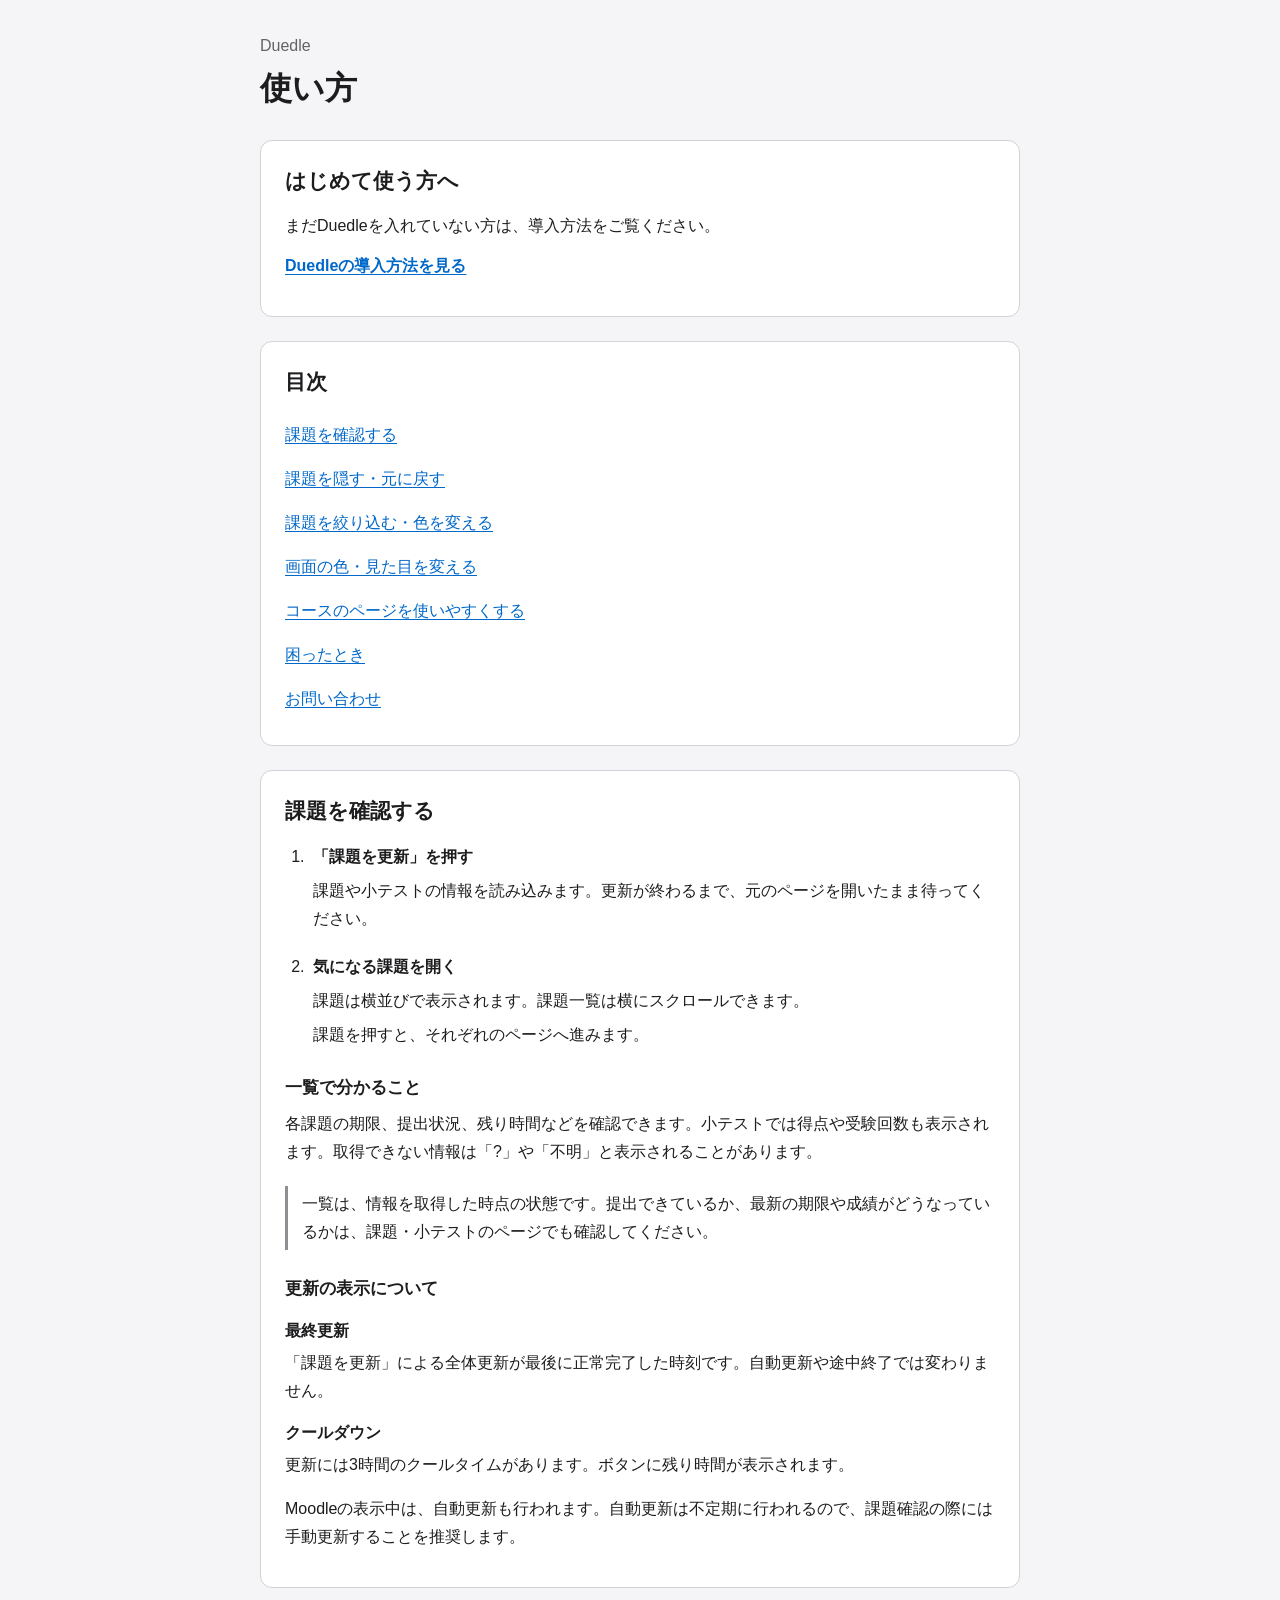
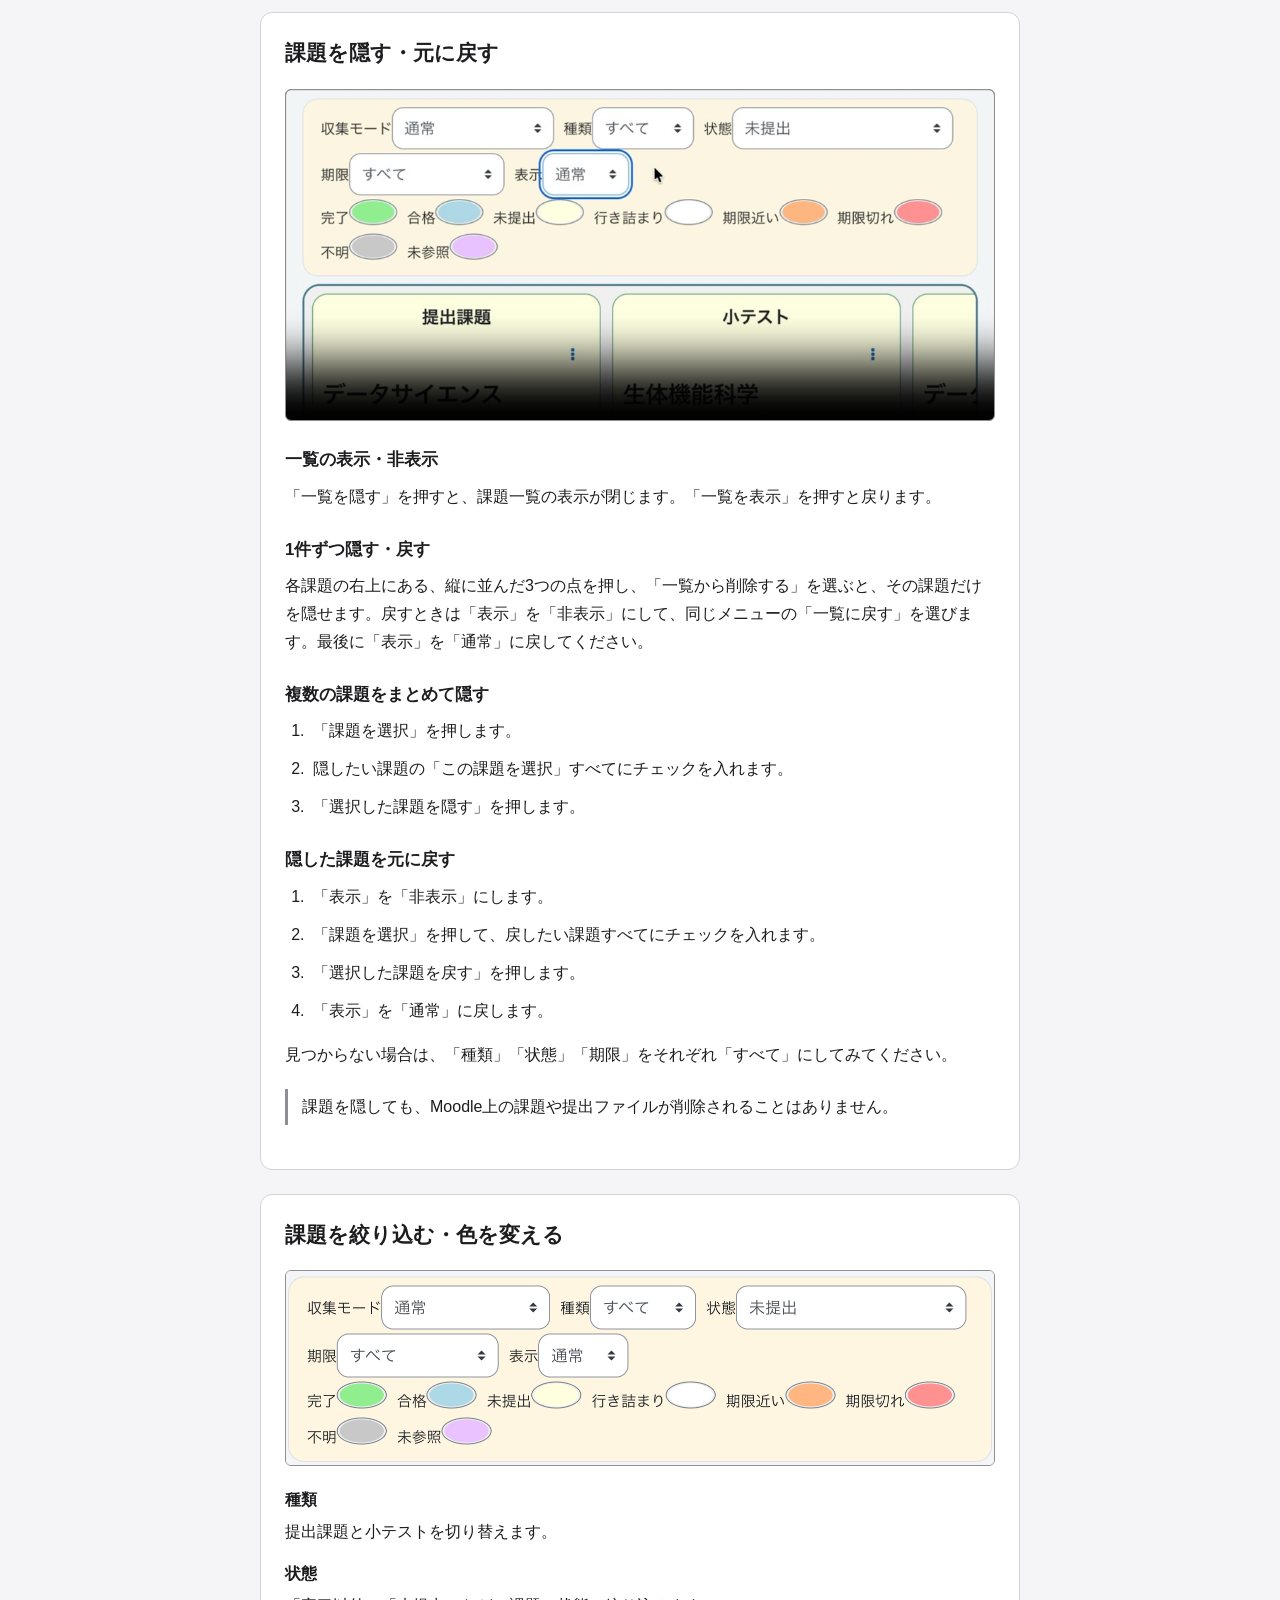
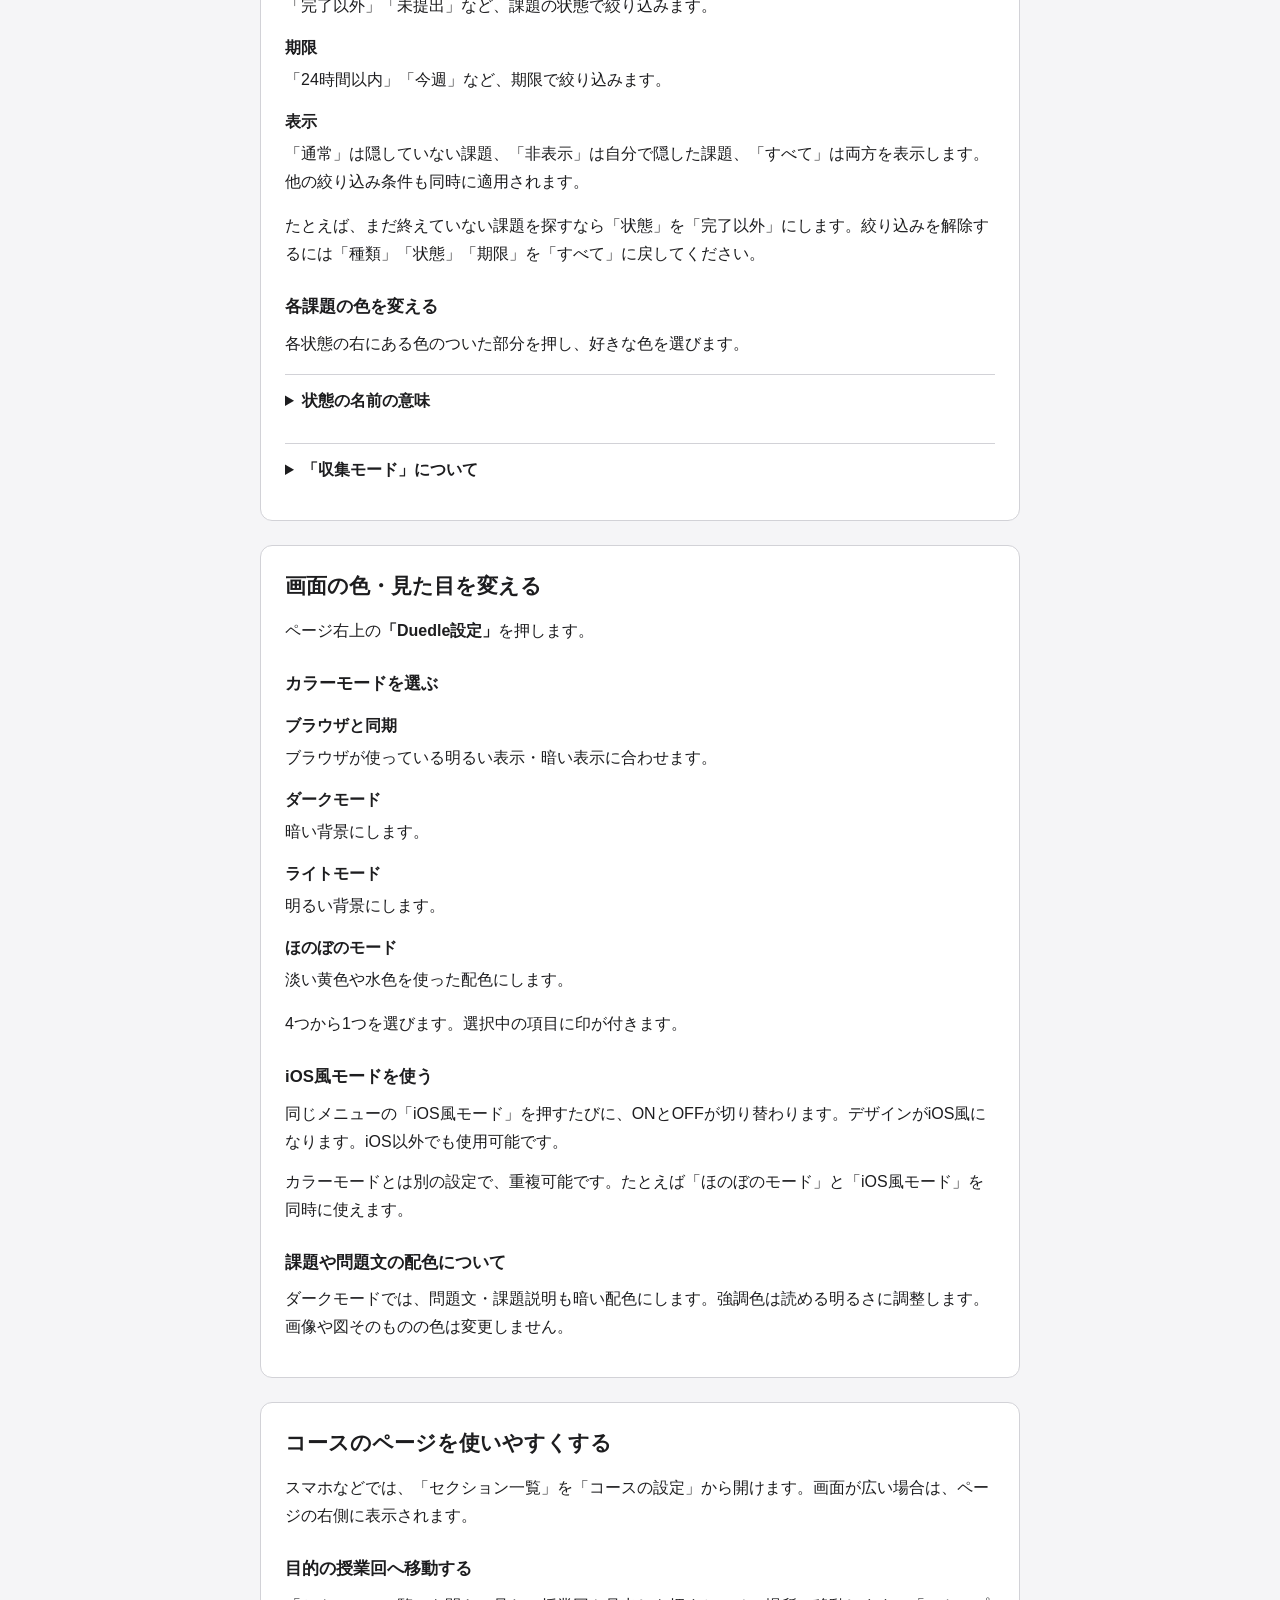
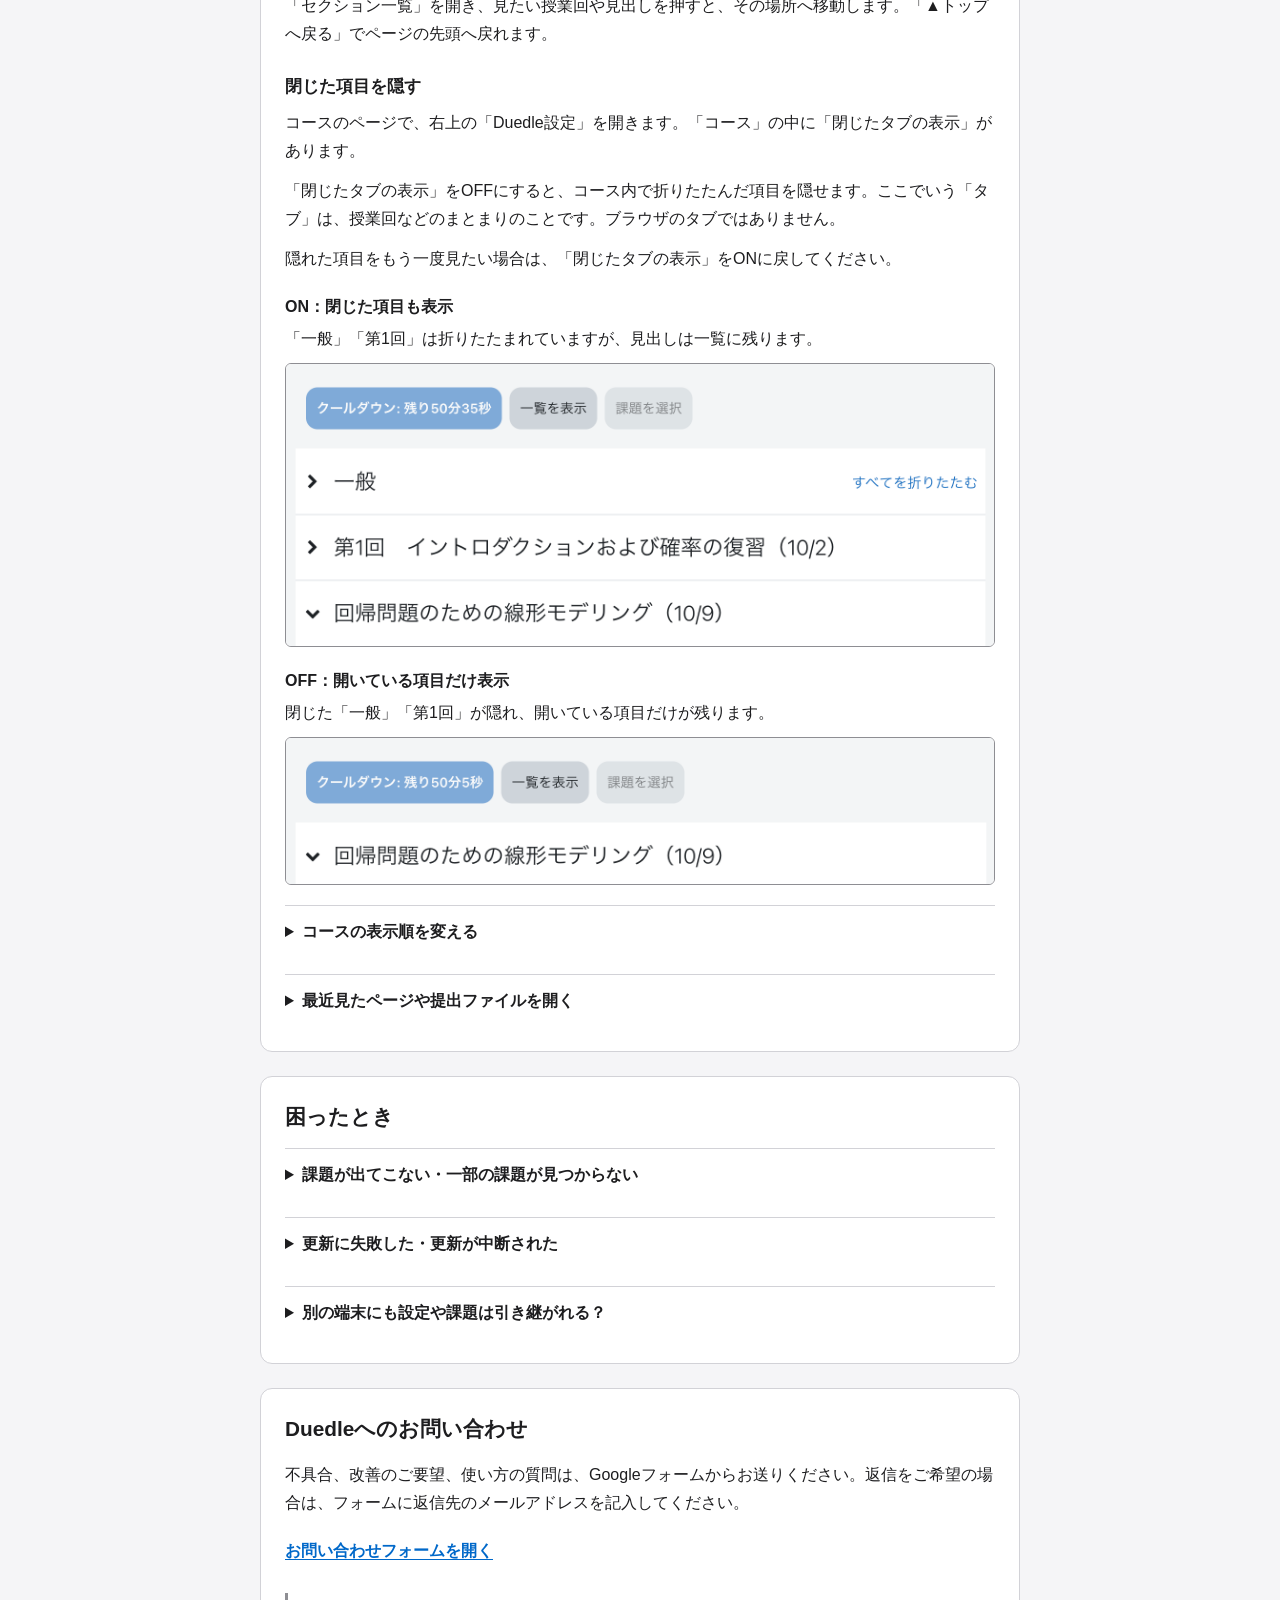
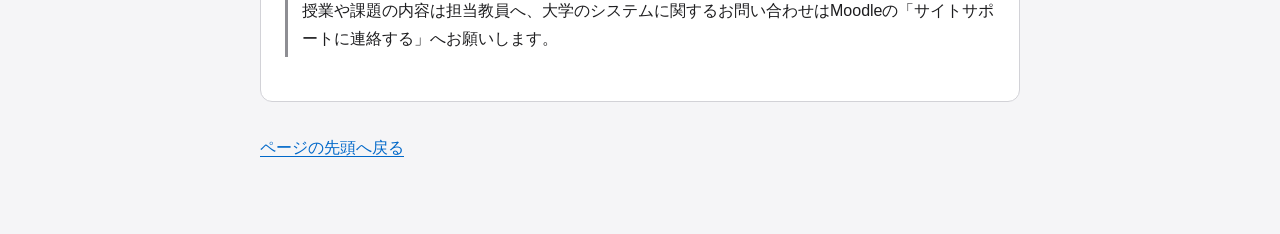
==== src/common/help.html @ 34559bb3 "last_update" ====
<!doctype html>
<html lang="ja">
<head>
  <meta charset="utf-8">
  <meta name="viewport" content="width=device-width, initial-scale=1">
  <meta name="color-scheme" content="light dark">
  <title>Duedleの使い方</title>
  <link rel="stylesheet" href="help.css">
  <script src="support-config.js" defer></script>
  <script src="help.js" defer></script>
</head>
<body>
  <main id="top">
    <header>
      <p class="brand">Duedle</p>
      <h1>使い方</h1>
    </header>
    <section id="getting-started" aria-labelledby="getting-started-title">
      <h2 id="getting-started-title">はじめて使う方へ</h2>
      <p>まだDuedleを入れていない方は、導入方法をご覧ください。</p>
      <p><strong><a href="install.html">Duedleの導入方法を見る</a></strong></p>
    </section>
    <nav aria-label="このページの目次">
      <h2>目次</h2>
      <ul>
        <li><a href="#tasks">課題を確認する</a></li>
        <li><a href="#visibility">課題を隠す・元に戻す</a></li>
        <li><a href="#settings">課題を絞り込む・色を変える</a></li>
        <li><a href="#appearance">画面の色・見た目を変える</a></li>
        <li><a href="#courses">コースのページを使いやすくする</a></li>
        <li><a href="#trouble">困ったとき</a></li>
        <li><a href="#contact">お問い合わせ</a></li>
      </ul>
    </nav>

    <section id="tasks" aria-labelledby="tasks-title">
      <h2 id="tasks-title">課題を確認する</h2>
      <ol class="steps">
        <li><strong>「課題を更新」を押す</strong><p>課題や小テストの情報を読み込みます。更新が終わるまで、元のページを開いたまま待ってください。</p></li>
        <li><strong>気になる課題を開く</strong><p>課題は横並びで表示されます。課題一覧は横にスクロールできます。</p><p>課題を押すと、それぞれのページへ進みます。</p></li>
      </ol>
      <h3>一覧で分かること</h3>
      <p>各課題の期限、提出状況、残り時間などを確認できます。小テストでは得点や受験回数も表示されます。取得できない情報は「?」や「不明」と表示されることがあります。</p>
      <p class="note">一覧は、情報を取得した時点の状態です。提出できているか、最新の期限や成績がどうなっているかは、課題・小テストのページでも確認してください。</p>
      <h3>更新の表示について</h3>
      <dl>
        <dt>最終更新</dt><dd>「課題を更新」による全体更新が最後に正常完了した時刻です。自動更新や途中終了では変わりません。</dd>
        <dt>クールダウン</dt><dd>更新には3時間のクールタイムがあります。ボタンに残り時間が表示されます。</dd>
      </dl>
      <p>Moodleの表示中は、自動更新も行われます。自動更新は不定期に行われるので、課題確認の際には手動更新することを推奨します。</p>
    </section>
    
    <section id="visibility" aria-labelledby="visibility-title">
      <h2 id="visibility-title">課題を隠す・元に戻す</h2>
      <figure class="guide-example">
        <video controls playsinline preload="none" poster="help-task-visibility-poster.jpg" width="1280" height="600" aria-describedby="task-video-caption">
          <source src="help-task-visibility.mp4" type="video/mp4">
          <track kind="captions" src="help-task-visibility-ja.vtt" srclang="ja" label="日本語の操作説明" default>
          <p>動画を再生できない場合は、<a href="help-task-visibility.mp4">操作動画を開いてください</a>。</p>
        </video>
      </figure>
      <h3>一覧の表示・非表示</h3>
      <p>「一覧を隠す」を押すと、課題一覧の表示が閉じます。「一覧を表示」を押すと戻ります。</p>
      <h3>1件ずつ隠す・戻す</h3>
      <p>各課題の右上にある、縦に並んだ3つの点を押し、「一覧から削除する」を選ぶと、その課題だけを隠せます。戻すときは「表示」を「非表示」にして、同じメニューの「一覧に戻す」を選びます。最後に「表示」を「通常」に戻してください。</p>
      <h3>複数の課題をまとめて隠す</h3>
      <ol>
        <li>「課題を選択」を押します。</li>
        <li>隠したい課題の「この課題を選択」すべてにチェックを入れます。</li>
        <li>「選択した課題を隠す」を押します。</li>
      </ol>
      <h3>隠した課題を元に戻す</h3>
      <ol>
        <li>「表示」を「非表示」にします。</li>
        <li>「課題を選択」を押して、戻したい課題すべてにチェックを入れます。</li>
        <li>「選択した課題を戻す」を押します。</li>
        <li>「表示」を「通常」に戻します。</li>
      </ol>
      <p>見つからない場合は、「種類」「状態」「期限」をそれぞれ「すべて」にしてみてください。</p>
      <p class="note">課題を隠しても、Moodle上の課題や提出ファイルが削除されることはありません。</p>
    </section>

    <section id="settings" aria-labelledby="settings-title">
      <h2 id="settings-title">課題を絞り込む・色を変える</h2>
      <figure class="guide-example">
        <a href="help-task-settings-desktop.png" target="_blank" rel="noopener noreferrer" aria-label="パソコンの課題設定画面を拡大する">
          <img src="help-task-settings-desktop.png" width="1444" height="562" loading="lazy" alt="パソコンの課題設定画面。種類・状態・期限・表示の選択欄と、完了・未提出などの色の設定が並んでいる。">
        </a>
      </figure>
      <dl>
        <dt>種類</dt><dd>提出課題と小テストを切り替えます。</dd>
        <dt>状態</dt><dd>「完了以外」「未提出」など、課題の状態で絞り込みます。</dd>
        <dt>期限</dt><dd>「24時間以内」「今週」など、期限で絞り込みます。</dd>
        <dt>表示</dt><dd>「通常」は隠していない課題、「非表示」は自分で隠した課題、「すべて」は両方を表示します。他の絞り込み条件も同時に適用されます。</dd>
      </dl>
      <p>たとえば、まだ終えていない課題を探すなら「状態」を「完了以外」にします。絞り込みを解除するには「種類」「状態」「期限」を「すべて」に戻してください。</p>
      <h3>各課題の色を変える</h3>
      <p>各状態の右にある色のついた部分を押し、好きな色を選びます。</p>
      <details>
        <summary>状態の名前の意味</summary>
        <dl>
          <dt>完了</dt><dd>提出済み、または小テストで満点を取っている状態です。</dd>
          <dt>合格</dt><dd>小テストで必要な点数に達しているものの、満点ではない状態です。</dd>
          <dt>未提出</dt><dd>課題を提出していない、または小テストに回答していない状態です。</dd>
          <dt>行き詰まり</dt><dd>小テストで受験回数の上限に達し、合格点に届いていない状態です。</dd>
          <dt>期限近い</dt><dd>期限が3日以内で、まだ提出していない課題です。</dd>
          <dt>期限切れ</dt><dd>期限を過ぎた状態です。</dd>
          <dt>不明</dt><dd>小テストの点数が非公開などの理由で、結果を判定できない状態です。</dd>
          <dt>未参照</dt><dd>まだ確認していない課題です。</dd>
        </dl>
      </details>
      <details>
        <summary>「収集モード」について</summary>
        <p>「通常」のまま使用してください。「CSE用（別タブ）」は、別タブを使って情報を取得する必要がある場合のモードです。更新中に一時的なタブが開くことがあります。</p>
      </details>
    </section>

    <section id="appearance" aria-labelledby="appearance-title">
      <h2 id="appearance-title">画面の色・見た目を変える</h2>
      <p>ページ右上の<strong>「Duedle設定」</strong>を押します。</p>
      <h3>カラーモードを選ぶ</h3>
      <dl>
        <dt>ブラウザと同期</dt><dd>ブラウザが使っている明るい表示・暗い表示に合わせます。</dd>
        <dt>ダークモード</dt><dd>暗い背景にします。</dd>
        <dt>ライトモード</dt><dd>明るい背景にします。</dd>
        <dt>ほのぼのモード</dt><dd>淡い黄色や水色を使った配色にします。</dd>
      </dl>
      <p>4つから1つを選びます。選択中の項目に印が付きます。</p>
      <h3>iOS風モードを使う</h3>
      <p>同じメニューの「iOS風モード」を押すたびに、ONとOFFが切り替わります。デザインがiOS風になります。iOS以外でも使用可能です。</p>
      <p>カラーモードとは別の設定で、重複可能です。たとえば「ほのぼのモード」と「iOS風モード」を同時に使えます。</p>
      <h3>課題や問題文の配色について</h3>
      <p>ダークモードでは、問題文・課題説明も暗い配色にします。強調色は読める明るさに調整します。画像や図そのものの色は変更しません。</p>
    </section>

    <section id="courses" aria-labelledby="courses-title">
      <h2 id="courses-title">コースのページを使いやすくする</h2>
      <p>スマホなどでは、「セクション一覧」を「コースの設定」から開けます。画面が広い場合は、ページの右側に表示されます。</p>
      <h3>目的の授業回へ移動する</h3>
      <p>「セクション一覧」を開き、見たい授業回や見出しを押すと、その場所へ移動します。「▲トップへ戻る」でページの先頭へ戻れます。</p>
      <h3>閉じた項目を隠す</h3>
      <p>コースのページで、右上の「Duedle設定」を開きます。「コース」の中に「閉じたタブの表示」があります。</p>
      <p>「閉じたタブの表示」をOFFにすると、コース内で折りたたんだ項目を隠せます。ここでいう「タブ」は、授業回などのまとまりのことです。ブラウザのタブではありません。</p>
      <p>隠れた項目をもう一度見たい場合は、「閉じたタブの表示」をONに戻してください。</p>
      <figure class="guide-example">
        <figcaption><strong>ON：閉じた項目も表示</strong><p>「一般」「第1回」は折りたたまれていますが、見出しは一覧に残ります。</p></figcaption>
        <a href="help-course-sections-on.png" target="_blank" rel="noopener noreferrer" aria-label="ON：閉じた項目も表示の画像を拡大する">
          <img src="help-course-sections-on.png" width="1486" height="592" loading="lazy" alt="閉じた項目の「一般」「第1回」と、開いている「回帰問題のための線形モデリング」が並ぶ画面。">
        </a>
      </figure>
      <figure class="guide-example">
        <figcaption><strong>OFF：開いている項目だけ表示</strong><p>閉じた「一般」「第1回」が隠れ、開いている項目だけが残ります。</p></figcaption>
        <a href="help-course-sections-off.png" target="_blank" rel="noopener noreferrer" aria-label="OFF：開いている項目だけ表示の画像を拡大する">
          <img src="help-course-sections-off.png" width="1484" height="306" loading="lazy" alt="折りたたまれた項目が隠れ、開いている「回帰問題のための線形モデリング」だけが表示された画面。">
        </a>
      </figure>
      <details>
        <summary>コースの表示順を変える</summary>
        <ol>
          <li>右上の「Duedle設定」→「コースの並び替え」を押すと、「コース概要の表示順設定」が開きます。</li>
          <li>各コースの左側にある移動用のつまみを動かします。スマホでは長押ししてから上下へ、パソコンではドラッグして移動します。</li>
          <li>ページの保存操作で変更を確定します。</li>
          <li>ダッシュボードの「コース概要」で、並び順に「設定した表示順」を選びます。</li>
        </ol>
        <p>キーボードでも操作できます。移動用のつまみにフォーカスを合わせ、SpaceまたはEnterで選択し、上下矢印で移動して、再びSpaceまたはEnterで確定します。Escで取り消せます。</p>
      </details>
      <details>
        <summary>最近見たページや提出ファイルを開く</summary>
        <p>「最近開いたページ」から、記録されているページへ戻れます。</p>
        <p>提出ファイルのリンクを押すと、対応ファイルはダウンロードせずにブラウザ上で確認できます。</p>
      </details>
    </section>

    <section id="trouble" aria-labelledby="trouble-title">
      <h2 id="trouble-title">困ったとき</h2>
      <details>
        <summary>課題が出てこない・一部の課題が見つからない</summary>
        <ol>
          <li>「一覧を表示」があれば押します。</li>
          <li>「課題の設定」で「種類」「状態」「期限」「表示」をすべて「すべて」にします。</li>
          <li>「最終更新」を確認します。まだ取得していない、または情報が古い場合は、更新できる時間になってから「課題を更新」を押します。</li>
        </ol>
        <p>それでも見つからない場合は、Moodleのコースページで課題が公開されているか確認してください。</p>
      </details>
      <details>
        <summary>更新に失敗した・更新が中断された</summary>
        <p>通信状態を確認し、画面の案内に従ってもう一度更新してください。更新中はページを閉じたり、再読み込みしたりせずに待ちます。</p>
        <p>途中まで取得できた情報や、それまで保存されていた課題は残ります。</p>
      </details>
      <details>
        <summary>別の端末にも設定や課題は引き継がれる？</summary>
        <p>Duedleには、端末やブラウザをまたいで課題・設定をまとめて引き継ぐ機能はありません。別の端末では、その端末で拡張機能を有効にし、課題情報を取得してください。</p>
      </details>
    </section>

    <section id="contact" aria-labelledby="contact-title">
      <h2 id="contact-title">Duedleへのお問い合わせ</h2>
      <p>不具合、改善のご要望、使い方の質問は、Googleフォームからお送りください。返信をご希望の場合は、フォームに返信先のメールアドレスを記入してください。</p>
      <p id="contact-pending">お問い合わせフォームは準備中です。</p>
      <a id="contact-link" hidden target="_blank" rel="noopener noreferrer">お問い合わせフォームを開く</a>
      <p class="note">授業や課題の内容は担当教員へ、大学のシステムに関するお問い合わせはMoodleの「サイトサポートに連絡する」へお願いします。</p>
    </section>
    <footer><a href="#top">ページの先頭へ戻る</a></footer>
  </main>
</body>
</html>
---- src/common/help.css ----
:root { color-scheme: light dark; }
* { box-sizing: border-box; }
html { scroll-padding-top: 20px; }
body { margin: 0; background: #f5f5f7; color: #1d1d1f; font: 16px/1.75 -apple-system, BlinkMacSystemFont, "Helvetica Neue", sans-serif; }
main { max-width: 800px; margin: auto; padding: 32px 20px 64px; overflow-wrap: anywhere; }
.brand, .muted { color: #636366; }
.brand { margin: 0; }
h1 { font-size: 2rem; margin: 0 0 12px; }
h2 { font-size: 1.3rem; margin: 0 0 16px; line-height: 1.5; }
h3 { font-size: 1.05rem; margin: 24px 0 8px; }
p { margin: 0 0 12px; }
nav, section { background: #fff; border: 1px solid #d2d2d7; border-radius: 12px; padding: 24px; margin-top: 24px; }
ul, ol { margin: 0 0 16px; padding-left: 24px; }
li { padding-left: 4px; }
ol > li + li { margin-top: 10px; }
.steps > li + li { margin-top: 20px; }
.steps p { margin: 6px 0 0; }
nav ul { list-style: none; padding: 0; margin: 0; }
nav li { padding: 0; }
a { color: #0068c9; text-underline-offset: 3px; }
nav a, #contact-link, footer > a { display: inline-flex; align-items: center; min-height: 44px; }
dt { font-weight: 600; margin-top: 14px; }
dd { margin: 4px 0 0; }
dl { margin: 0 0 16px; }
.note { border-left: 3px solid #8e8e93; padding: 4px 0 4px 14px; margin: 20px 0; }
details { border-top: 1px solid #d2d2d7; margin-top: 16px; }
summary { padding: 12px 0; min-height: 44px; cursor: pointer; font-weight: 600; }
details > :last-child { margin-bottom: 16px; }
footer { margin-top: 24px; }
#contact-link { font-weight: 600; }
[hidden] { display: none !important; }
a:focus-visible, summary:focus-visible { outline: 2px solid currentColor; outline-offset: 3px; }
@media (max-width: 420px) {
  main { padding: 24px 12px 40px; }
  nav, section { padding: 20px 16px; }
}
@media (prefers-color-scheme: dark) {
  body { background: #1c1c1e; color: #f5f5f7; }
  nav, section { background: #2c2c2e; border-color: #636366; }
  details { border-color: #636366; }
  .brand, .muted { color: #aeaeb2; }
  a { color: #70b7ff; }
}
@media (forced-colors: active) {
  body, nav, section { background: Canvas; color: CanvasText; }
  nav, section, details, .note { border-color: CanvasText; }
  a { color: LinkText; }
}

.guide-example { margin: 20px 0; }
.guide-example figcaption p { margin: 4px 0 10px; }
.guide-example > a { display: block; }
.guide-example img { display: block; width: 100%; height: auto; border: 1px solid #8e8e93; border-radius: 6px; }

.guide-example video { display: block; width: 100%; height: auto; border: 1px solid #8e8e93; border-radius: 6px; background: #000; }

.guide-phone-example { max-width: 420px; margin-inline: auto; }
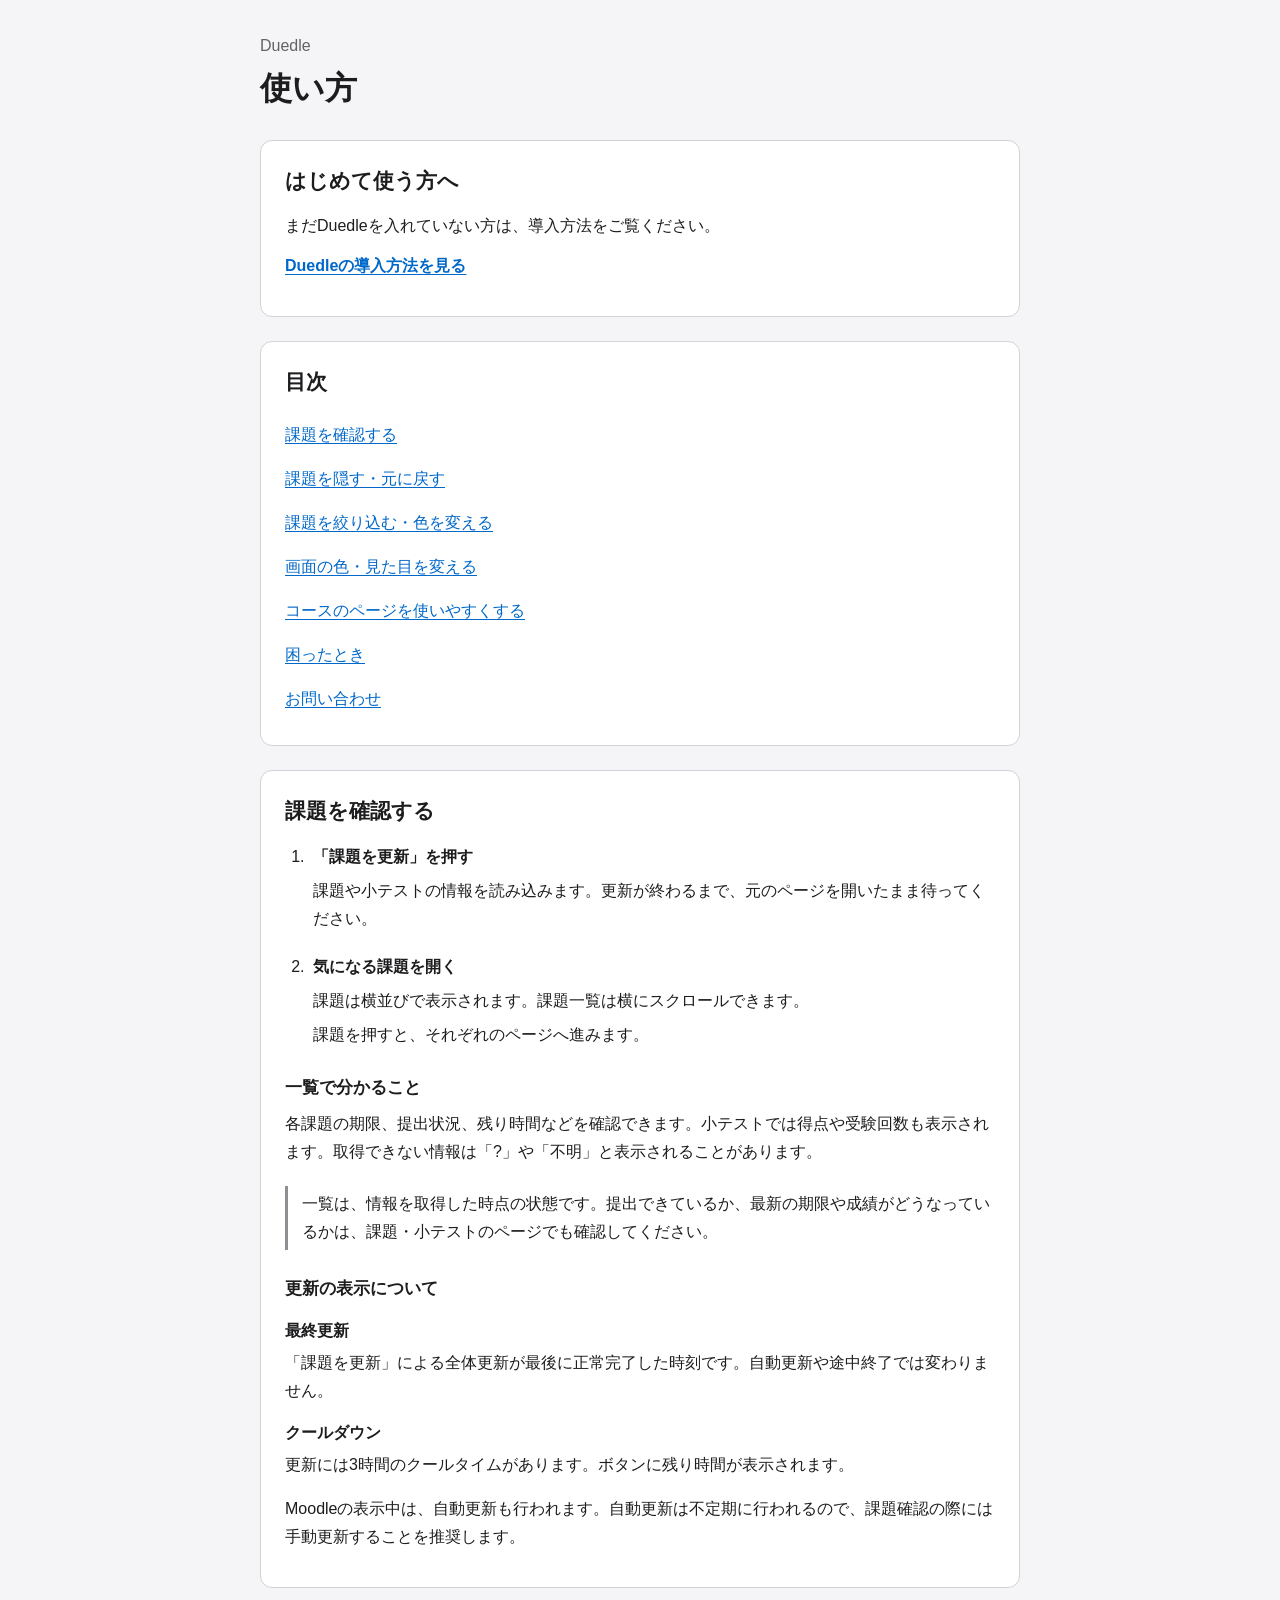
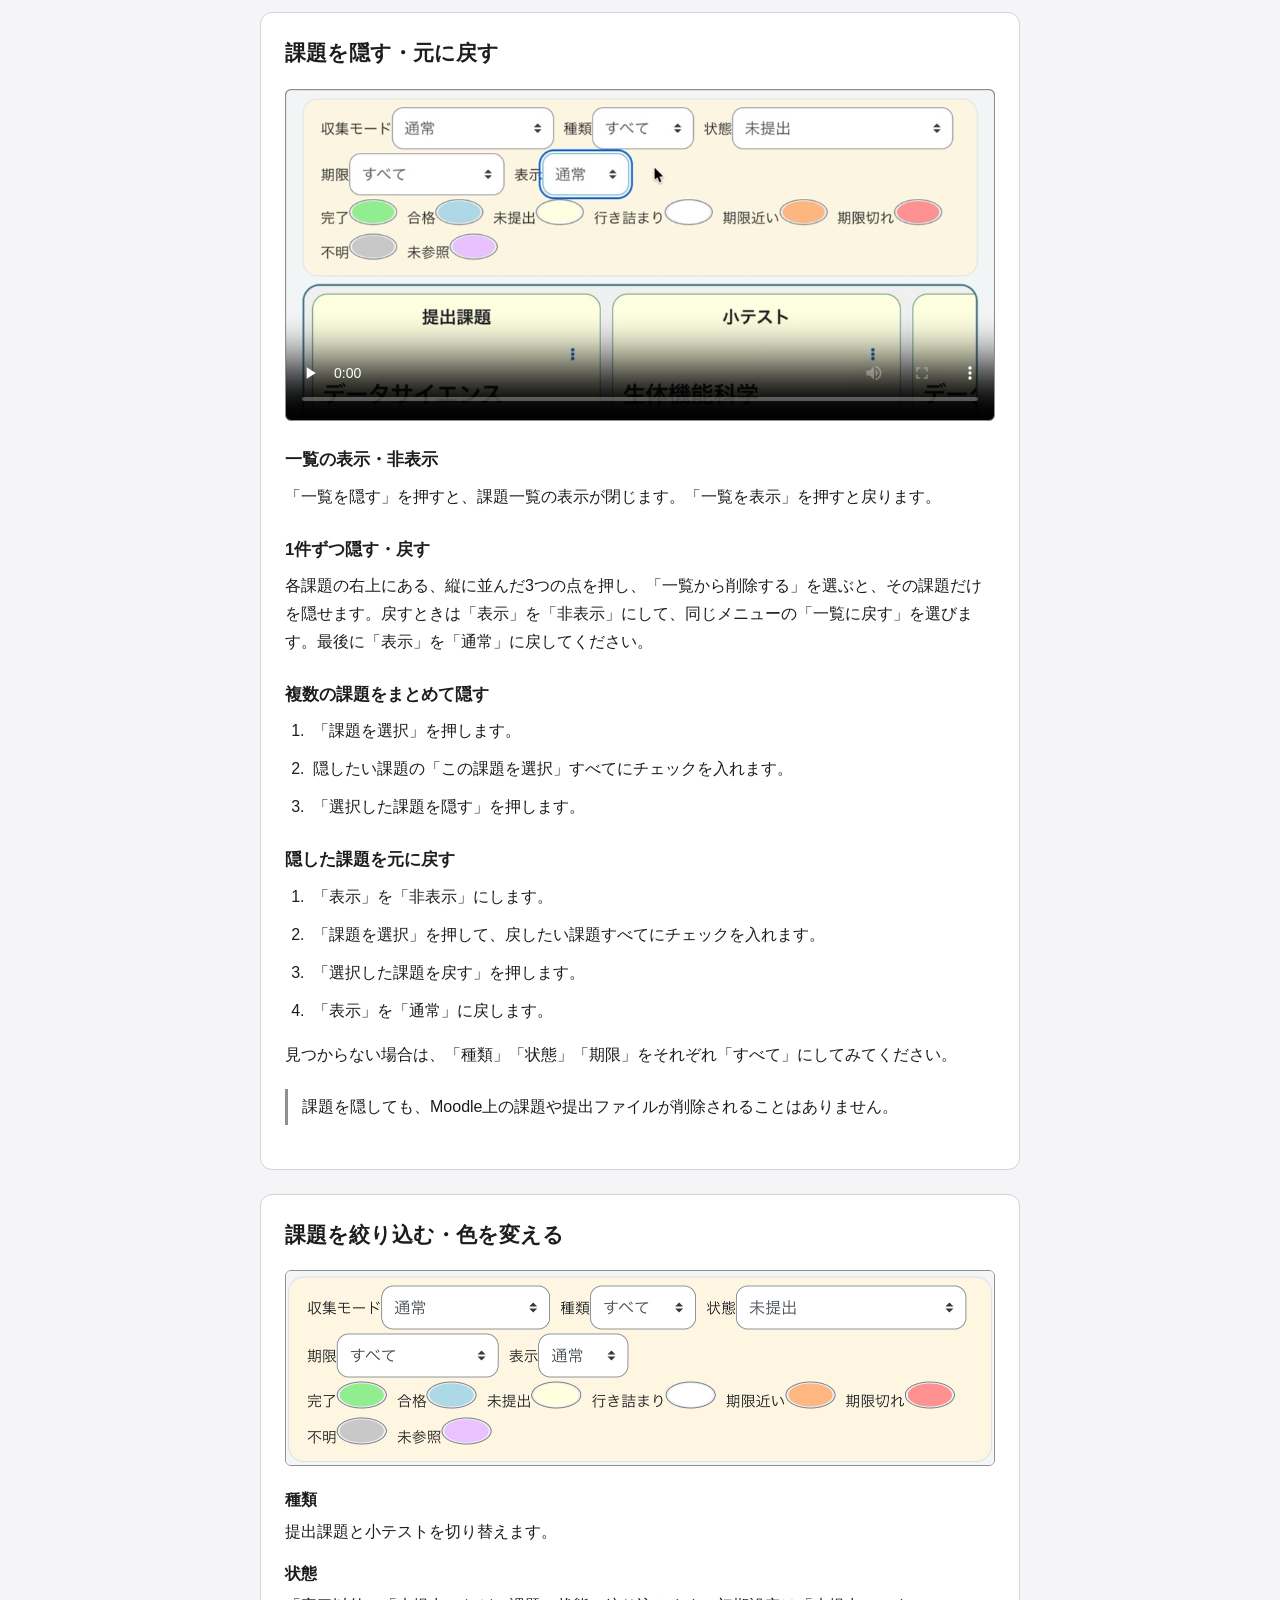
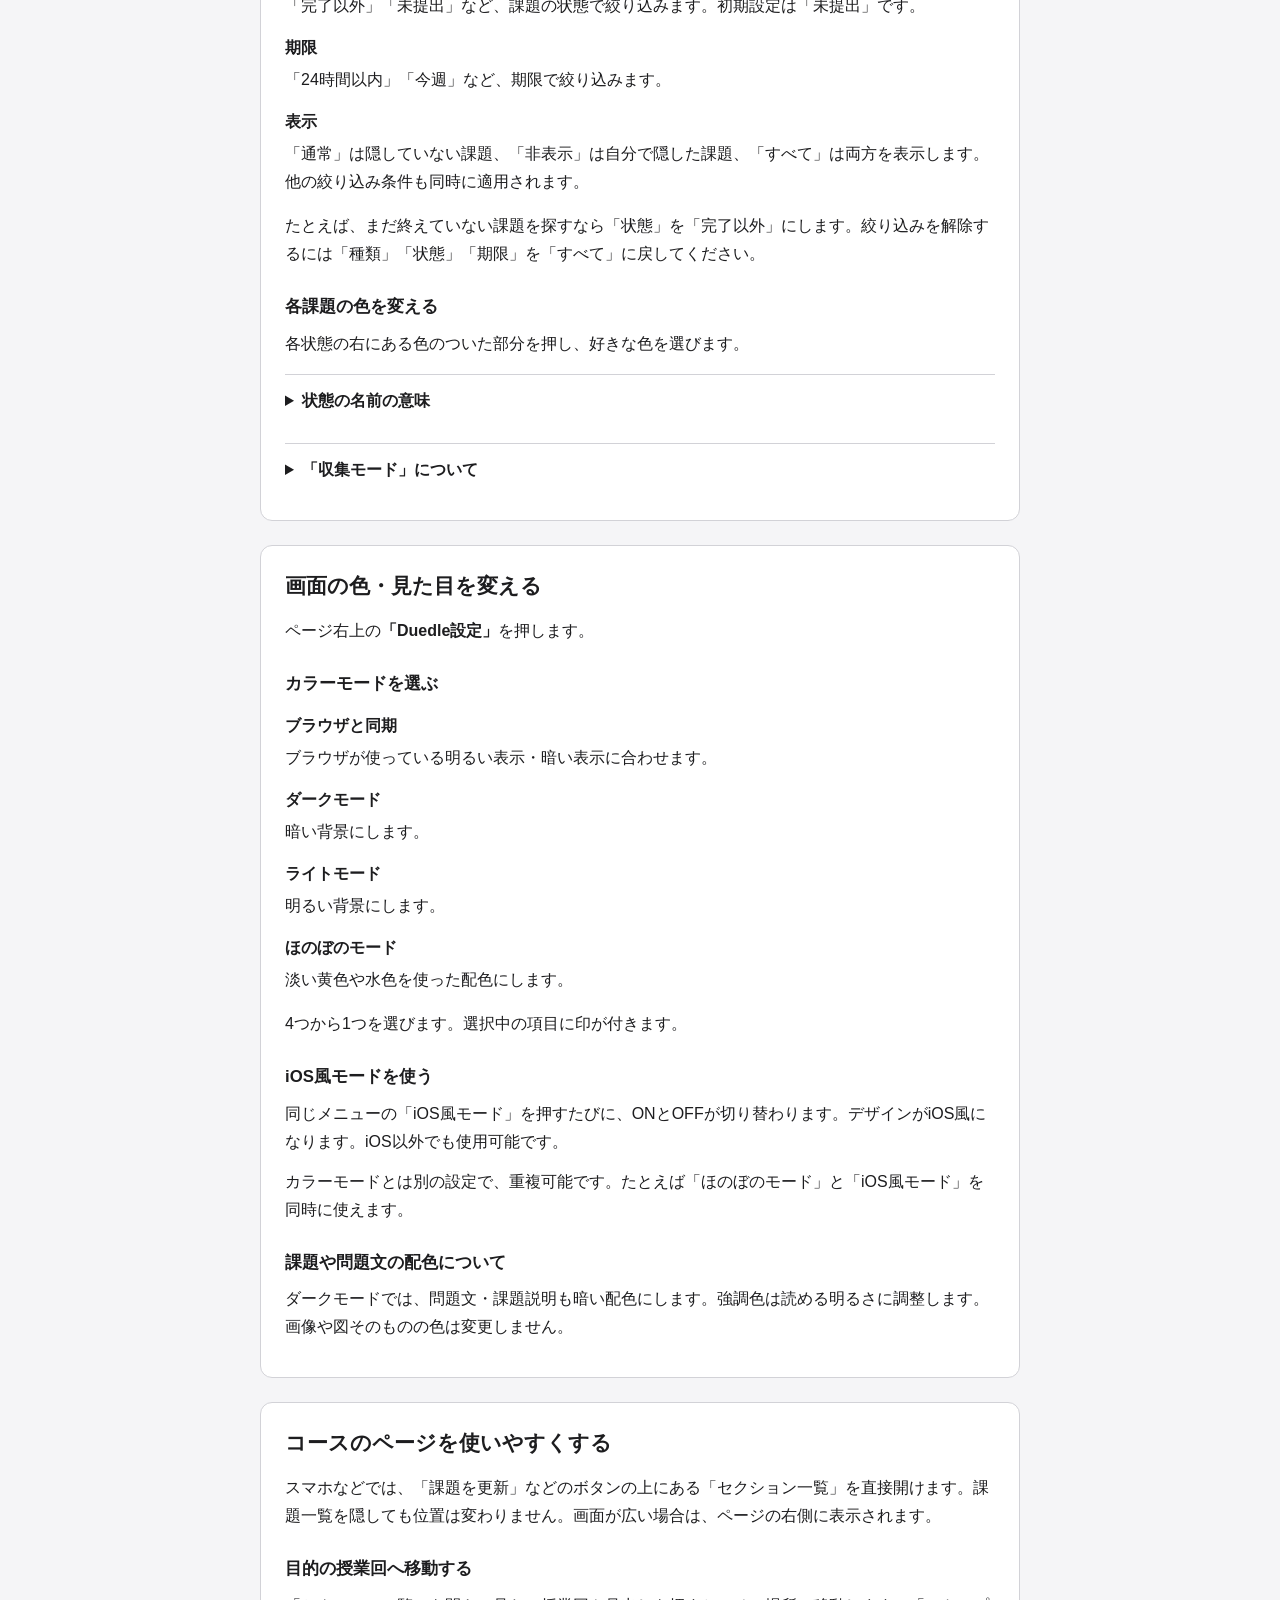
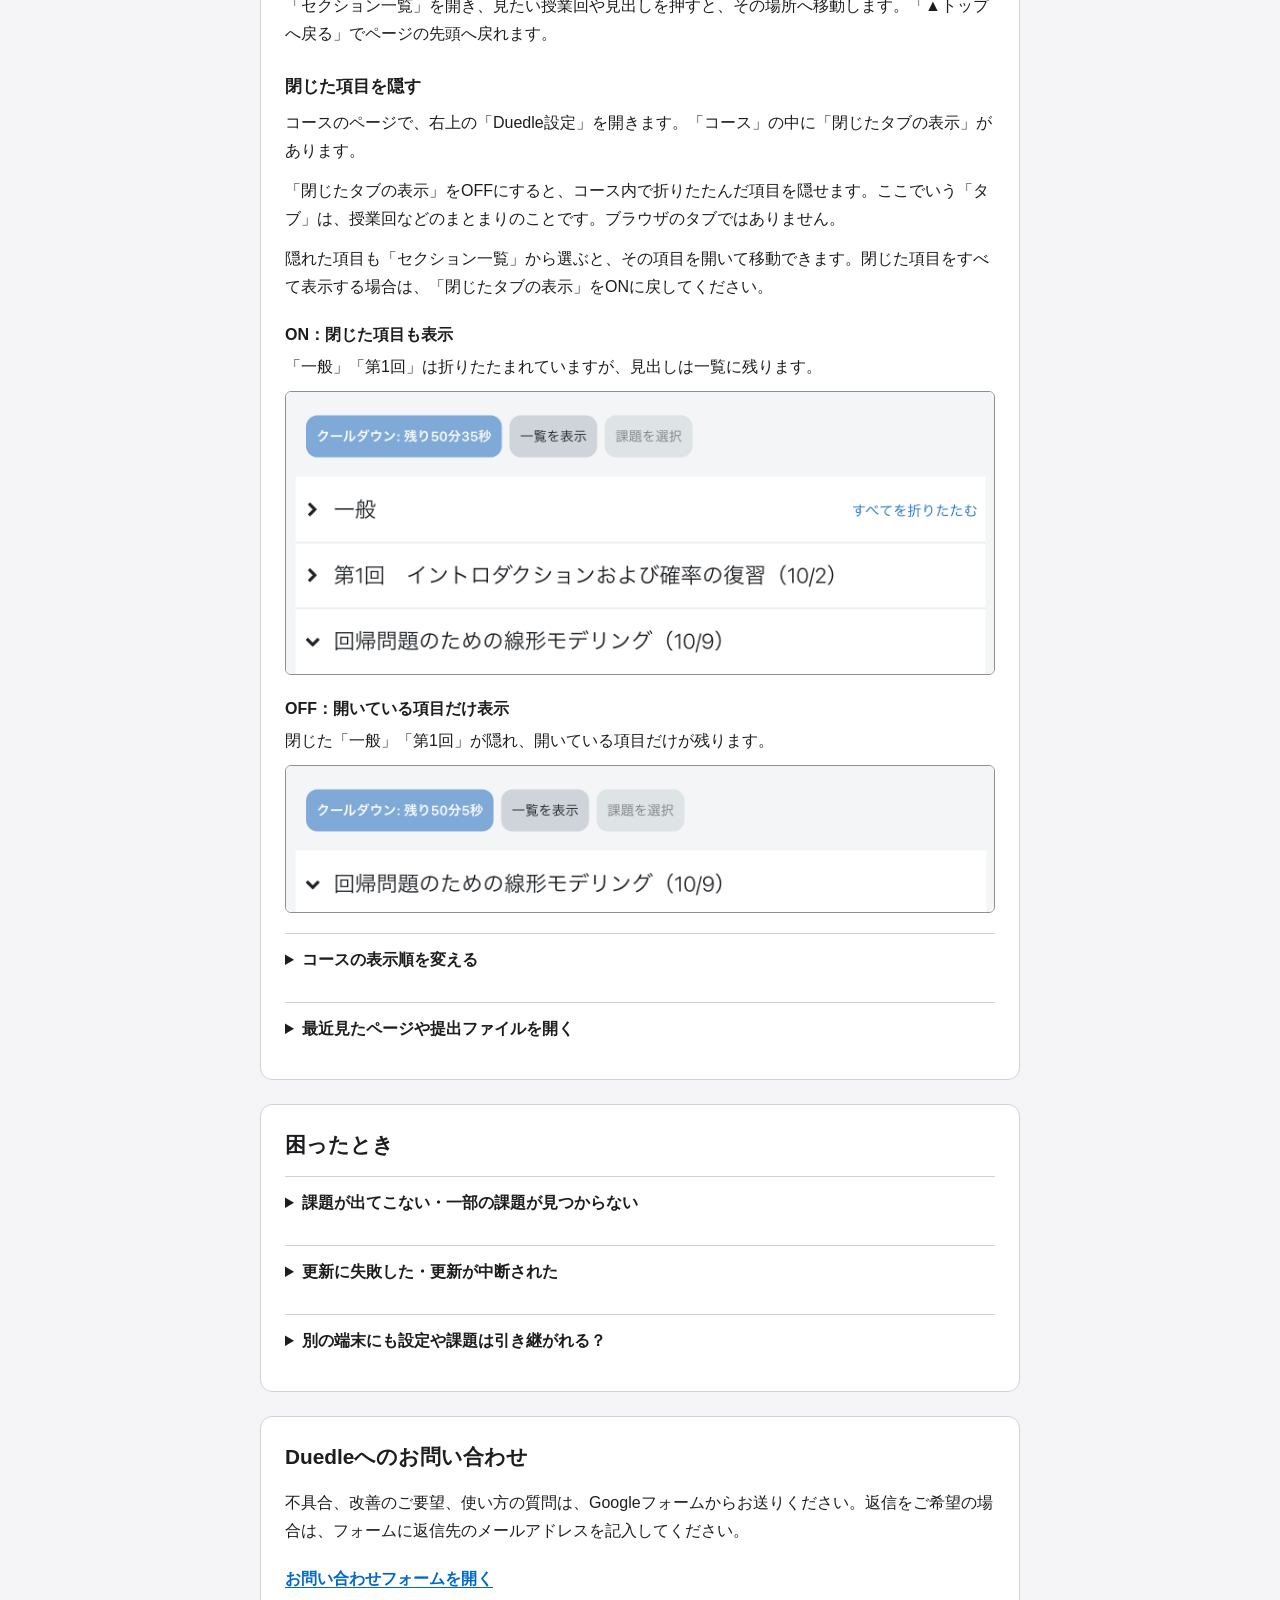
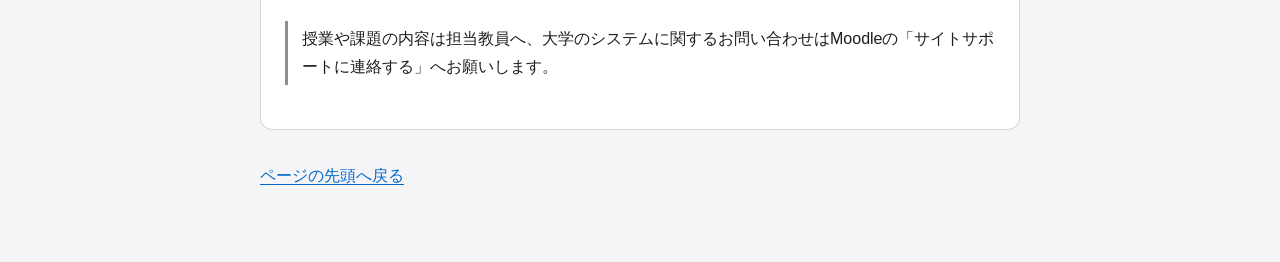
==== commit a811ea8d: "debug" ====
--- a/src/common/help.html
+++ b/src/common/help.html
@@ -89,7 +89,7 @@
       </figure>
       <dl>
         <dt>種類</dt><dd>提出課題と小テストを切り替えます。</dd>
-        <dt>状態</dt><dd>「完了以外」「未提出」など、課題の状態で絞り込みます。</dd>
+        <dt>状態</dt><dd>「完了以外」「未提出」など、課題の状態で絞り込みます。初期設定は「未提出」です。</dd>
         <dt>期限</dt><dd>「24時間以内」「今週」など、期限で絞り込みます。</dd>
         <dt>表示</dt><dd>「通常」は隠していない課題、「非表示」は自分で隠した課題、「すべて」は両方を表示します。他の絞り込み条件も同時に適用されます。</dd>
       </dl>
@@ -135,13 +135,13 @@
 
     <section id="courses" aria-labelledby="courses-title">
       <h2 id="courses-title">コースのページを使いやすくする</h2>
-      <p>スマホなどでは、「セクション一覧」を「コースの設定」から開けます。画面が広い場合は、ページの右側に表示されます。</p>
+      <p>スマホなどでは、「課題を更新」などのボタンの上にある「セクション一覧」を直接開けます。課題一覧を隠しても位置は変わりません。画面が広い場合は、ページの右側に表示されます。</p>
       <h3>目的の授業回へ移動する</h3>
       <p>「セクション一覧」を開き、見たい授業回や見出しを押すと、その場所へ移動します。「▲トップへ戻る」でページの先頭へ戻れます。</p>
       <h3>閉じた項目を隠す</h3>
       <p>コースのページで、右上の「Duedle設定」を開きます。「コース」の中に「閉じたタブの表示」があります。</p>
       <p>「閉じたタブの表示」をOFFにすると、コース内で折りたたんだ項目を隠せます。ここでいう「タブ」は、授業回などのまとまりのことです。ブラウザのタブではありません。</p>
-      <p>隠れた項目をもう一度見たい場合は、「閉じたタブの表示」をONに戻してください。</p>
+      <p>隠れた項目も「セクション一覧」から選ぶと、その項目を開いて移動できます。閉じた項目をすべて表示する場合は、「閉じたタブの表示」をONに戻してください。</p>
       <figure class="guide-example">
         <figcaption><strong>ON：閉じた項目も表示</strong><p>「一般」「第1回」は折りたたまれていますが、見出しは一覧に残ります。</p></figcaption>
         <a href="help-course-sections-on.png" target="_blank" rel="noopener noreferrer" aria-label="ON：閉じた項目も表示の画像を拡大する">
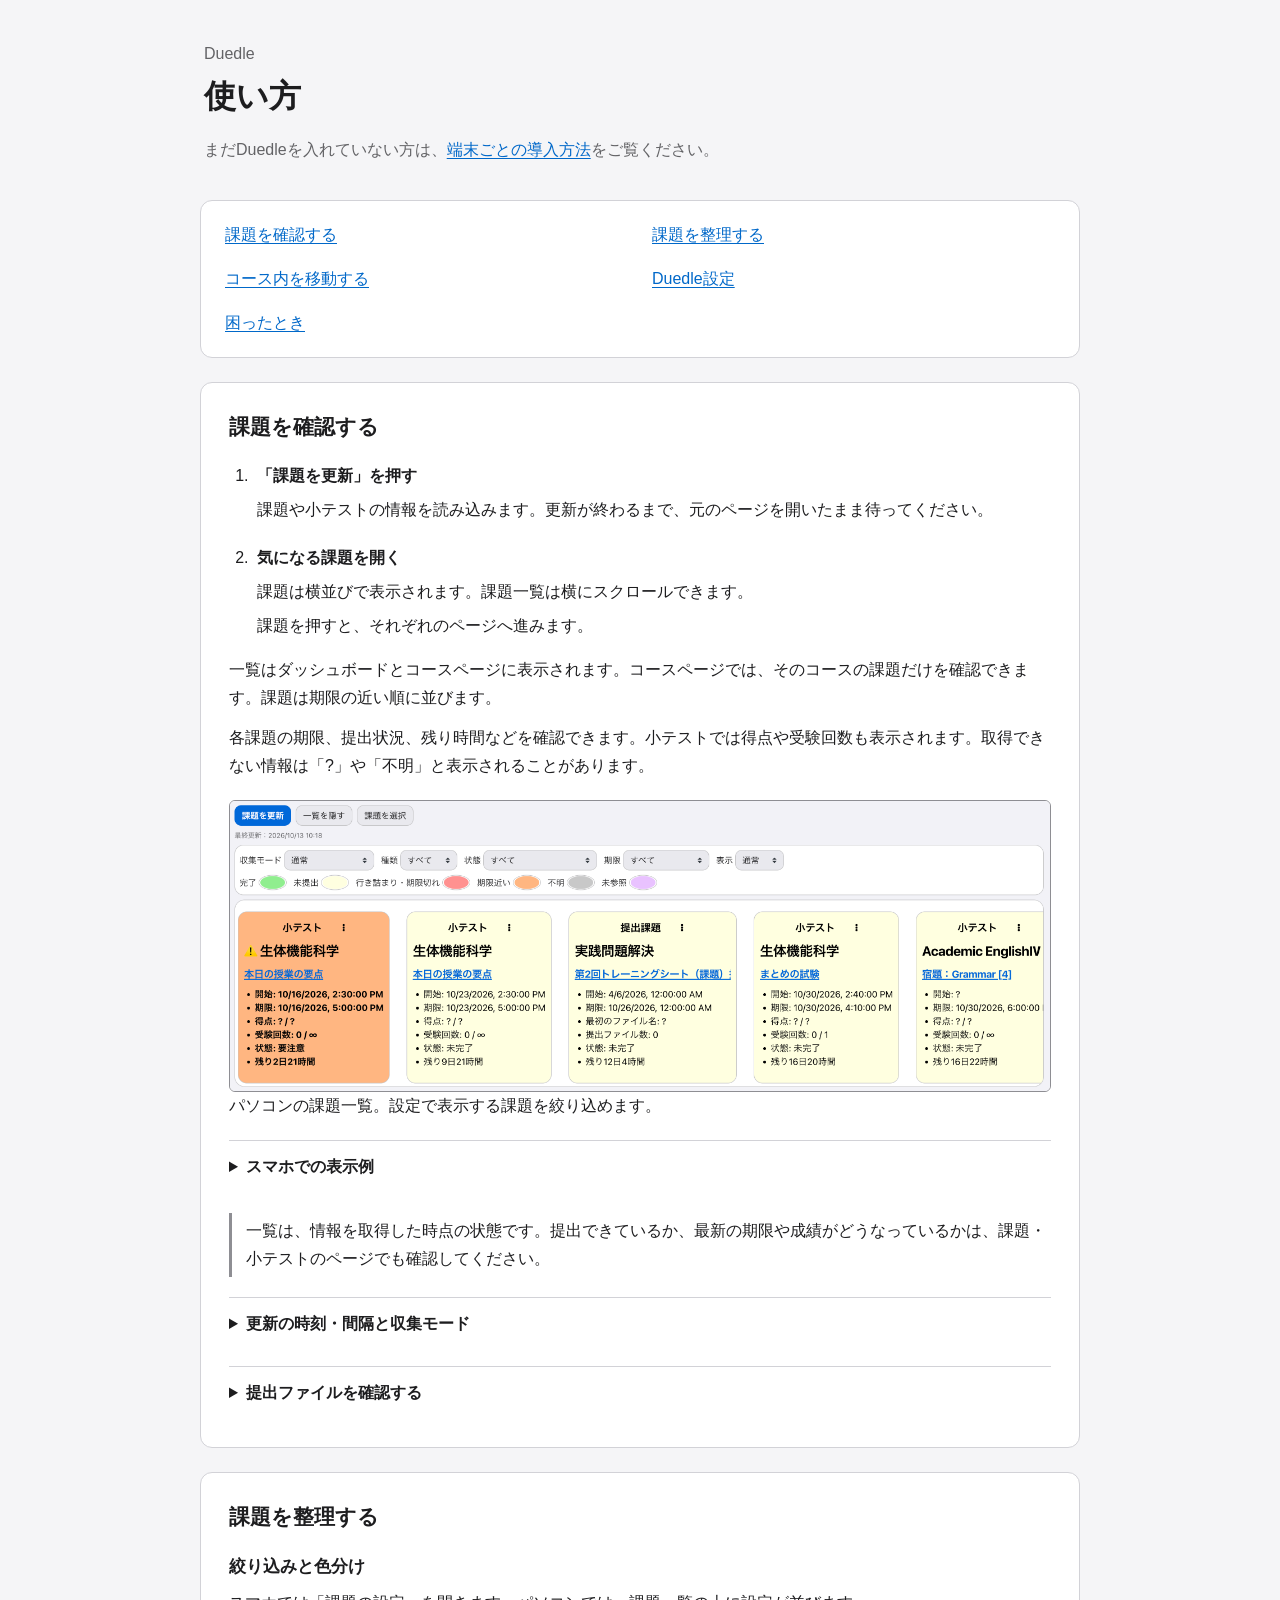
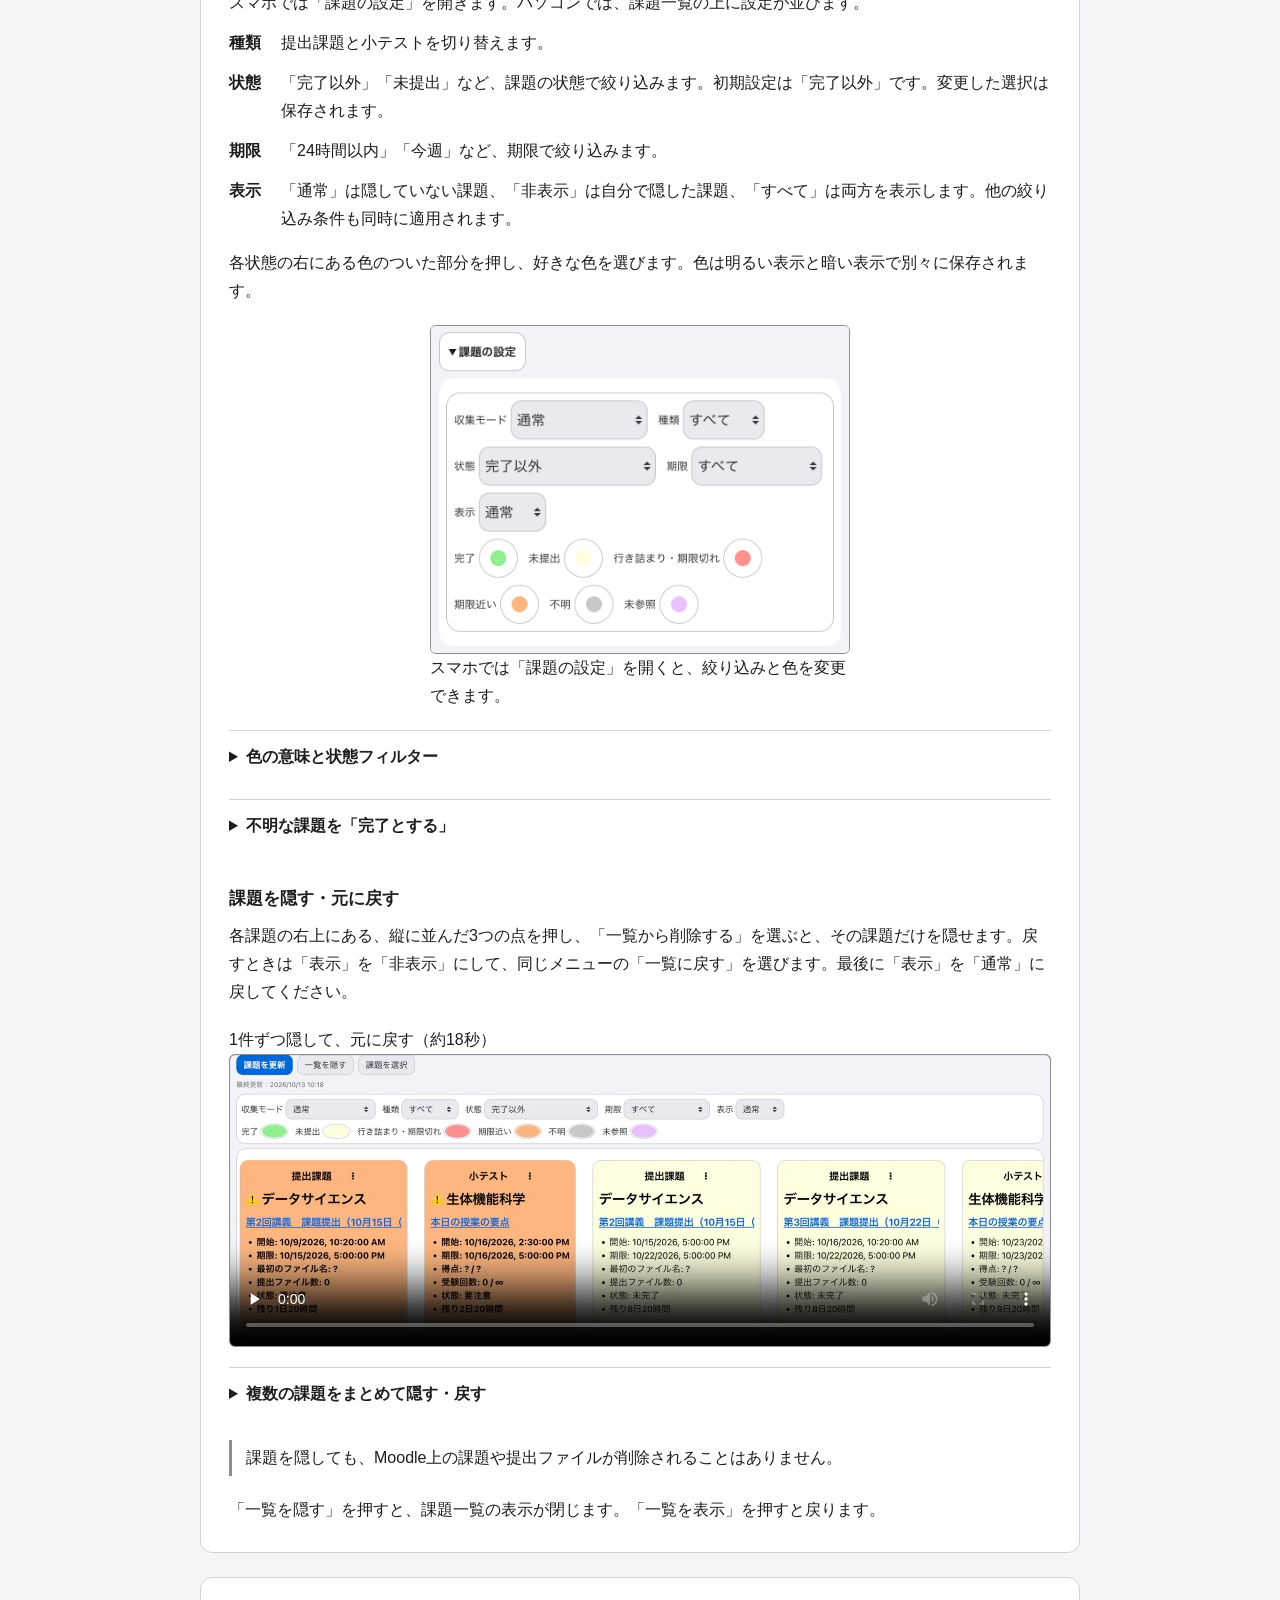
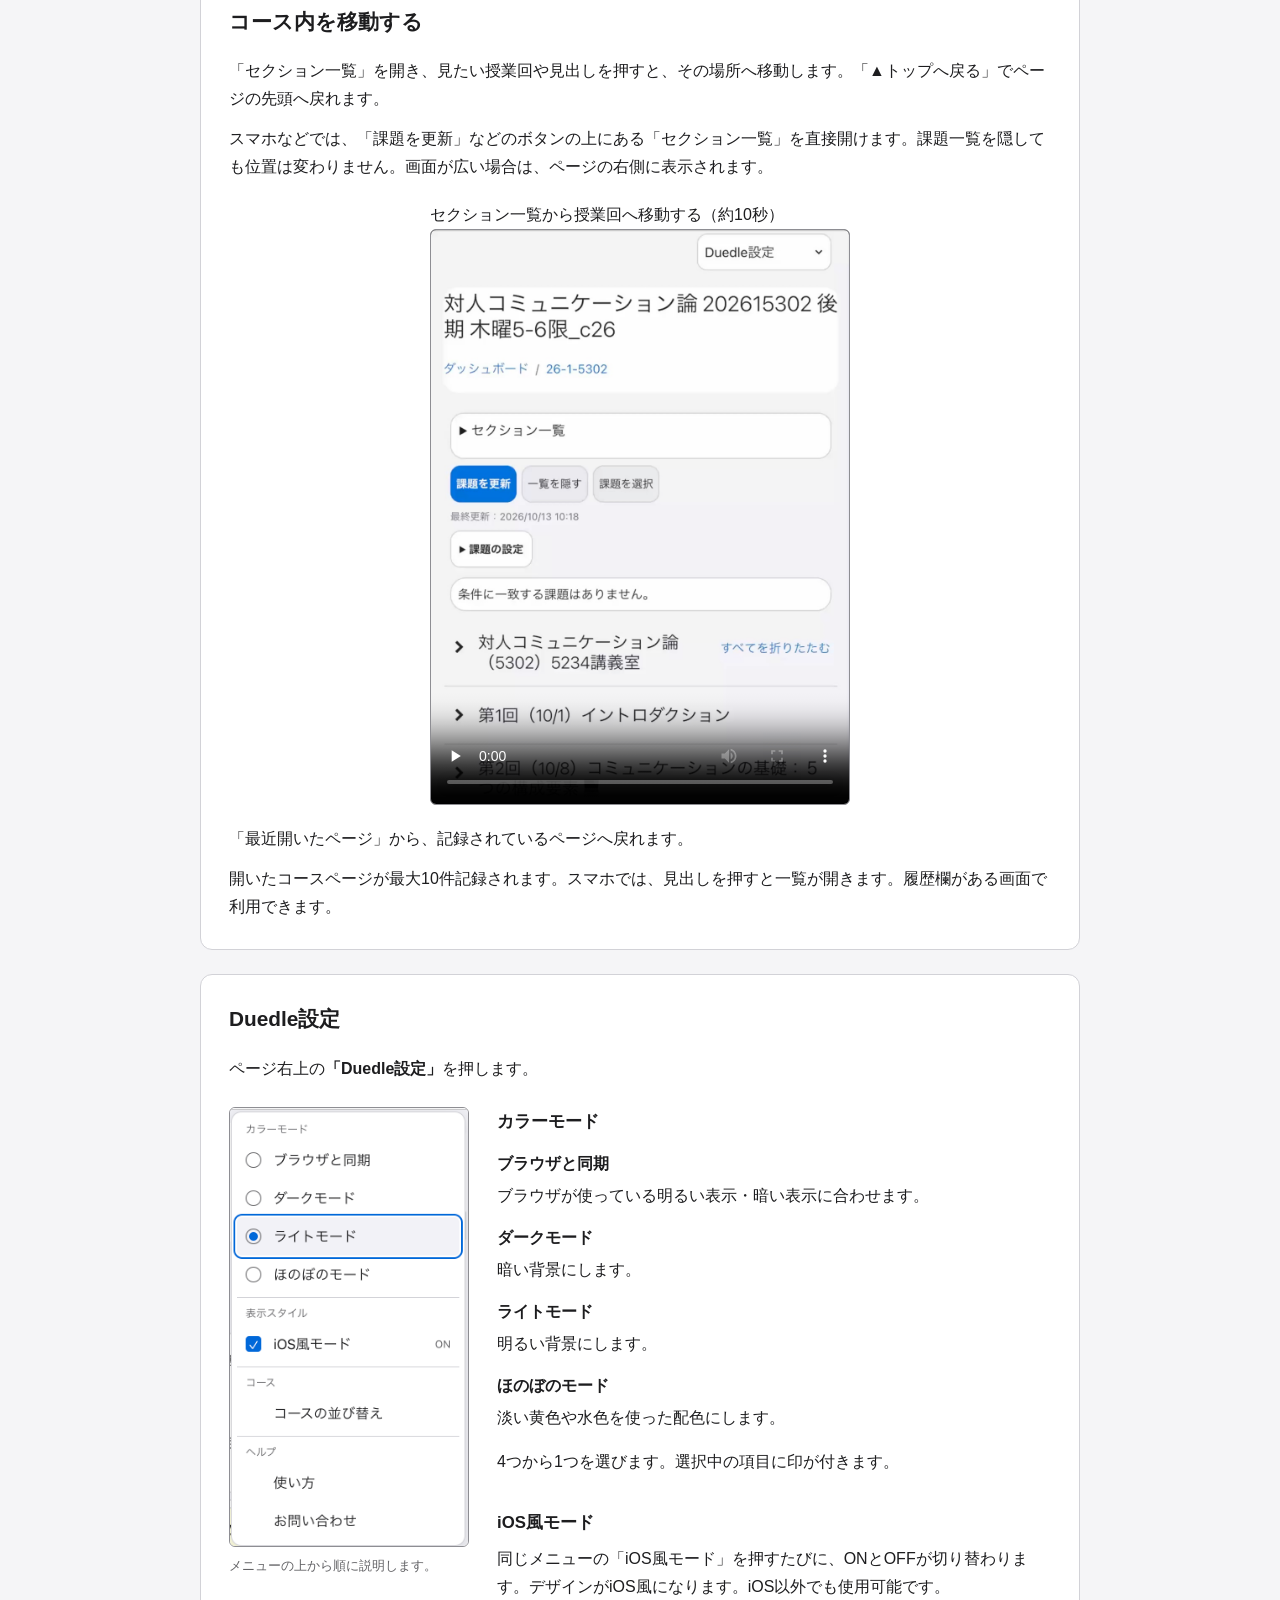
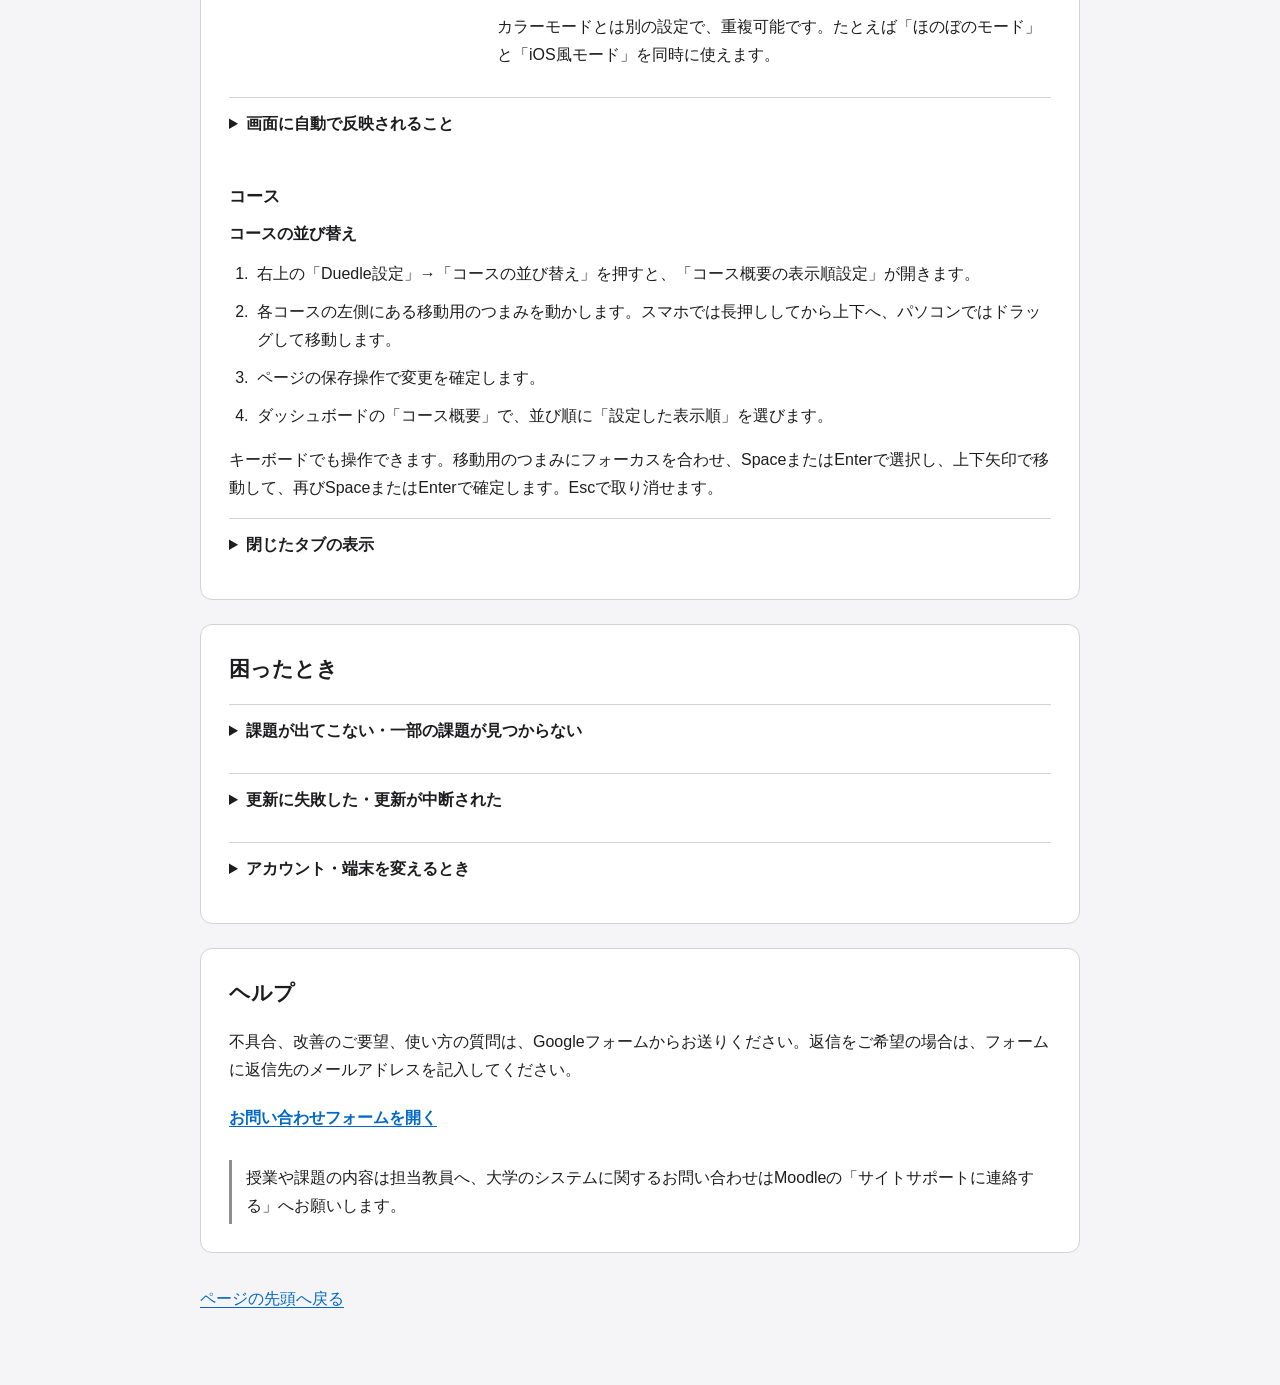
==== commit ba17aadf: "debug" ====
--- a/src/common/help.html
+++ b/src/common/help.html
@@ -9,28 +9,21 @@
   <script src="support-config.js" defer></script>
   <script src="help.js" defer></script>
 </head>
-<body>
+<body class="help-guide">
   <main id="top">
-    <header>
+    <header id="getting-started">
       <p class="brand">Duedle</p>
       <h1>使い方</h1>
+      <p class="muted">まだDuedleを入れていない方は、<a href="install.html">端末ごとの導入方法</a>をご覧ください。</p>
     </header>
-    <section id="getting-started" aria-labelledby="getting-started-title">
-      <h2 id="getting-started-title">はじめて使う方へ</h2>
-      <p>まだDuedleを入れていない方は、導入方法をご覧ください。</p>
-      <p><strong><a href="install.html">Duedleの導入方法を見る</a></strong></p>
-    </section>
     <nav aria-label="このページの目次">
-      <h2>目次</h2>
-      <ul>
+      <ol class="toc">
         <li><a href="#tasks">課題を確認する</a></li>
-        <li><a href="#visibility">課題を隠す・元に戻す</a></li>
-        <li><a href="#settings">課題を絞り込む・色を変える</a></li>
-        <li><a href="#appearance">画面の色・見た目を変える</a></li>
-        <li><a href="#courses">コースのページを使いやすくする</a></li>
+        <li><a href="#settings">課題を整理する</a></li>
+        <li><a href="#courses">コース内を移動する</a></li>
+        <li><a href="#appearance">Duedle設定</a></li>
         <li><a href="#trouble">困ったとき</a></li>
-        <li><a href="#contact">お問い合わせ</a></li>
-      </ul>
+      </ol>
     </nav>
 
     <section id="tasks" aria-labelledby="tasks-title">
@@ -39,123 +32,159 @@
         <li><strong>「課題を更新」を押す</strong><p>課題や小テストの情報を読み込みます。更新が終わるまで、元のページを開いたまま待ってください。</p></li>
         <li><strong>気になる課題を開く</strong><p>課題は横並びで表示されます。課題一覧は横にスクロールできます。</p><p>課題を押すと、それぞれのページへ進みます。</p></li>
       </ol>
-      <h3>一覧で分かること</h3>
-      <p>各課題の期限、提出状況、残り時間などを確認できます。小テストでは得点や受験回数も表示されます。取得できない情報は「?」や「不明」と表示されることがあります。</p>
+      <p>一覧はダッシュボードとコースページに表示されます。コースページでは、そのコースの課題だけを確認できます。課題は期限の近い順に並びます。</p>
+      <p id="task-overview">各課題の期限、提出状況、残り時間などを確認できます。小テストでは得点や受験回数も表示されます。取得できない情報は「?」や「不明」と表示されることがあります。</p>
+      <figure class="guide-example" id="media-overview">
+        <a href="help-task-overview-desktop.png" target="_blank" rel="noopener noreferrer" aria-label="パソコンの課題一覧を拡大する"><img src="help-task-overview-desktop.png" width="2922" height="1032" loading="lazy" alt="更新ボタン、6色の設定、提出課題と小テストのカードが並ぶパソコンの課題一覧。"></a>
+        <figcaption>パソコンの課題一覧。設定で表示する課題を絞り込めます。</figcaption>
+      </figure>
+      <details>
+        <summary>スマホでの表示例</summary>
+        <figure class="guide-example guide-phone-example">
+          <a href="help-task-overview-phone.png" target="_blank" rel="noopener noreferrer" aria-label="スマホの課題一覧を拡大する"><img src="help-task-overview-phone.png" width="938" height="1070" loading="lazy" alt="更新ボタンと閉じた課題の設定、横に並ぶ課題カードが見えるスマホ幅の画面。"></a>
+          <figcaption>課題一覧は横にスクロールできます。</figcaption>
+        </figure>
+      </details>
       <p class="note">一覧は、情報を取得した時点の状態です。提出できているか、最新の期限や成績がどうなっているかは、課題・小テストのページでも確認してください。</p>
-      <h3>更新の表示について</h3>
+      <details id="task-refresh">
+        <summary>更新の時刻・間隔と収集モード</summary>
+
       <dl>
         <dt>最終更新</dt><dd>「課題を更新」による全体更新が最後に正常完了した時刻です。自動更新や途中終了では変わりません。</dd>
         <dt>クールダウン</dt><dd>更新には3時間のクールタイムがあります。ボタンに残り時間が表示されます。</dd>
       </dl>
       <p>Moodleの表示中は、自動更新も行われます。自動更新は不定期に行われるので、課題確認の際には手動更新することを推奨します。</p>
+        <p id="collection-mode"><strong>収集モード：</strong>「通常」のまま使用してください。「CSE用（別タブ）」は、別タブを使って情報を取得する必要がある場合のモードです。更新中に一時的なタブが開くことがあります。</p>
+      </details>
+      <details id="file-preview">
+        <summary>提出ファイルを確認する</summary>
+        <p>提出ファイルのリンクを押すと、対応ファイルは<strong>ダウンロードせずに</strong>ブラウザ上で確認できます。</p>
+        <p>課題のページで、PDF・画像・テキストなどの提出ファイルを開けます。対応していない形式や表示できない場合は、元のファイルリンクへ進みます。表示やダウンロードの方法はブラウザによって異なります。</p>
+      </details>
     </section>
-    
-    <section id="visibility" aria-labelledby="visibility-title">
-      <h2 id="visibility-title">課題を隠す・元に戻す</h2>
-      <figure class="guide-example">
-        <video controls playsinline preload="none" poster="help-task-visibility-poster.jpg" width="1280" height="600" aria-describedby="task-video-caption">
-          <source src="help-task-visibility.mp4" type="video/mp4">
-          <track kind="captions" src="help-task-visibility-ja.vtt" srclang="ja" label="日本語の操作説明" default>
-          <p>動画を再生できない場合は、<a href="help-task-visibility.mp4">操作動画を開いてください</a>。</p>
-        </video>
-      </figure>
-      <h3>一覧の表示・非表示</h3>
-      <p>「一覧を隠す」を押すと、課題一覧の表示が閉じます。「一覧を表示」を押すと戻ります。</p>
-      <h3>1件ずつ隠す・戻す</h3>
-      <p>各課題の右上にある、縦に並んだ3つの点を押し、「一覧から削除する」を選ぶと、その課題だけを隠せます。戻すときは「表示」を「非表示」にして、同じメニューの「一覧に戻す」を選びます。最後に「表示」を「通常」に戻してください。</p>
-      <h3>複数の課題をまとめて隠す</h3>
-      <ol>
-        <li>「課題を選択」を押します。</li>
-        <li>隠したい課題の「この課題を選択」すべてにチェックを入れます。</li>
-        <li>「選択した課題を隠す」を押します。</li>
-      </ol>
-      <h3>隠した課題を元に戻す</h3>
-      <ol>
-        <li>「表示」を「非表示」にします。</li>
-        <li>「課題を選択」を押して、戻したい課題すべてにチェックを入れます。</li>
-        <li>「選択した課題を戻す」を押します。</li>
-        <li>「表示」を「通常」に戻します。</li>
-      </ol>
-      <p>見つからない場合は、「種類」「状態」「期限」をそれぞれ「すべて」にしてみてください。</p>
-      <p class="note">課題を隠しても、Moodle上の課題や提出ファイルが削除されることはありません。</p>
-    </section>
 
     <section id="settings" aria-labelledby="settings-title">
-      <h2 id="settings-title">課題を絞り込む・色を変える</h2>
-      <figure class="guide-example">
-        <a href="help-task-settings-desktop.png" target="_blank" rel="noopener noreferrer" aria-label="パソコンの課題設定画面を拡大する">
-          <img src="help-task-settings-desktop.png" width="1444" height="562" loading="lazy" alt="パソコンの課題設定画面。種類・状態・期限・表示の選択欄と、完了・未提出などの色の設定が並んでいる。">
-        </a>
-      </figure>
-      <dl>
+      <h2 id="settings-title">課題を整理する</h2>
+      <h3>絞り込みと色分け</h3>
+      <p>スマホでは「課題の設定」を開きます。パソコンでは、課題一覧の上に設定が並びます。</p>
+      <dl class="definition-list">
         <dt>種類</dt><dd>提出課題と小テストを切り替えます。</dd>
-        <dt>状態</dt><dd>「完了以外」「未提出」など、課題の状態で絞り込みます。初期設定は「未提出」です。</dd>
+        <dt>状態</dt><dd>「完了以外」「未提出」など、課題の状態で絞り込みます。初期設定は「完了以外」です。変更した選択は保存されます。</dd>
         <dt>期限</dt><dd>「24時間以内」「今週」など、期限で絞り込みます。</dd>
         <dt>表示</dt><dd>「通常」は隠していない課題、「非表示」は自分で隠した課題、「すべて」は両方を表示します。他の絞り込み条件も同時に適用されます。</dd>
       </dl>
-      <p>たとえば、まだ終えていない課題を探すなら「状態」を「完了以外」にします。絞り込みを解除するには「種類」「状態」「期限」を「すべて」に戻してください。</p>
-      <h3>各課題の色を変える</h3>
-      <p>各状態の右にある色のついた部分を押し、好きな色を選びます。</p>
-      <details>
-        <summary>状態の名前の意味</summary>
-        <dl>
-          <dt>完了</dt><dd>提出済み、または小テストで満点を取っている状態です。</dd>
-          <dt>合格</dt><dd>小テストで必要な点数に達しているものの、満点ではない状態です。</dd>
-          <dt>未提出</dt><dd>課題を提出していない、または小テストに回答していない状態です。</dd>
-          <dt>行き詰まり</dt><dd>小テストで受験回数の上限に達し、合格点に届いていない状態です。</dd>
-          <dt>期限近い</dt><dd>期限が3日以内で、まだ提出していない課題です。</dd>
-          <dt>期限切れ</dt><dd>期限を過ぎた状態です。</dd>
+      <p id="task-colors">各状態の右にある色のついた部分を押し、好きな色を選びます。色は明るい表示と暗い表示で別々に保存されます。</p>
+      <figure class="guide-example guide-phone-example" id="media-filters">
+        <a href="help-task-settings-phone.png" target="_blank" rel="noopener noreferrer" aria-label="スマホの課題設定を拡大する"><img src="help-task-settings-phone.png" width="944" height="738" loading="lazy" alt="スマホで開いた課題の設定。状態は完了以外で、種類・期限・表示の選択欄と6色の設定が並んでいる。"></a>
+        <figcaption>スマホでは「課題の設定」を開くと、絞り込みと色を変更できます。</figcaption>
+      </figure>
+      <details id="status-meaning">
+        <summary>色の意味と状態フィルター</summary>
+<dl class="definition-list">
+          <dt>完了</dt><dd>提出済み、または小テストで満点・合格点に達している状態です。合格点を取得できない小テストも、得点と受験履歴があれば完了として扱います。</dd>
+          <dt>未提出</dt><dd>課題を提出していない、または小テストが未受験・合格点未満の状態です。</dd>
+          <dt>行き詰まり・期限切れ</dt><dd>小テストで受験回数の上限に達して合格していない、または「未提出」の課題・小テストが期限を過ぎた状態です。</dd>
+          <dt>期限近い</dt><dd>「未提出」の課題・小テストのうち、期限が3日以内のものです。</dd>
           <dt>不明</dt><dd>小テストの点数が非公開などの理由で、結果を判定できない状態です。</dd>
-          <dt>未参照</dt><dd>まだ確認していない課題です。</dd>
-        </dl>
-      </details>
-      <details>
-        <summary>「収集モード」について</summary>
-        <p>「通常」のまま使用してください。「CSE用（別タブ）」は、別タブを使って情報を取得する必要がある場合のモードです。更新中に一時的なタブが開くことがあります。</p>
-      </details>
+          <dt>未参照</dt><dd>Duedleがまだ情報を取得できていない課題です。</dd>
+</dl>
+        <p>「完了以外」には、完了扱いの課題は表示されません。「未提出」には「期限近い」も含まれます。</p>
+        <p id="event-colors">コース内の課題や「直近イベント」にも、課題の状態に応じた色が付きます。</p>
+        <p>予定に対応する課題を確認できない場合は「不明」、課題の情報がまだない場合は「未参照」の色になります。</p>
+      </details>
+      <details id="manual-complete">
+        <summary>不明な課題を「完了とする」</summary>
+
+      <p>状態が「不明」の課題には「完了とする」が表示されます。Moodleで提出・受験結果を確認してから押すと、Duedle内で完了として扱えます。Moodle上の提出状況や成績は変わりません。</p>
+      </details>
+
+      <h3 id="visibility">課題を隠す・元に戻す</h3>
+      <p id="visibility-one">各課題の右上にある、縦に並んだ3つの点を押し、「一覧から削除する」を選ぶと、その課題だけを隠せます。戻すときは「表示」を「非表示」にして、同じメニューの「一覧に戻す」を選びます。最後に「表示」を「通常」に戻してください。</p>
+      <figure class="guide-example">
+        <figcaption id="help-task-visibility-caption">1件ずつ隠して、元に戻す（約18秒）</figcaption>
+        <video controls playsinline preload="none" poster="help-task-visibility-poster.jpg" width="1920" height="684" aria-describedby="help-task-visibility-caption">
+          <source src="help-task-visibility.mp4" type="video/mp4">
+          <track kind="captions" src="help-task-visibility-ja.vtt" srclang="ja" label="日本語の操作説明" default>
+          <p><a href="help-task-visibility.mp4">操作動画を開く</a></p>
+        </video>
+      </figure>
+      <details id="visibility-many">
+        <summary>複数の課題をまとめて隠す・戻す</summary>
+        <ol>
+          <li>「課題を選択」を押します。</li>
+          <li>隠したい課題の「この課題を選択」すべてにチェックを入れます。</li>
+          <li>「選択した課題を隠す」を押します。</li>
+        </ol>
+        <p>選択をやめるときは「キャンセル」を押します。課題の表示状態は変わりません。</p>
+        <p id="visibility-restore"><strong>元に戻すとき</strong></p>
+        <ol>
+          <li>「表示」を「非表示」にします。</li>
+          <li>「課題を選択」を押して、戻したい課題すべてにチェックを入れます。</li>
+          <li>「選択した課題を戻す」を押します。</li>
+          <li>「表示」を「通常」に戻します。</li>
+        </ol>
+      <figure class="guide-example">
+        <figcaption id="help-task-bulk-caption">複数の課題を選んで隠す（約17秒）</figcaption>
+        <video controls playsinline preload="none" poster="help-task-bulk-poster.jpg" width="1920" height="684" aria-describedby="help-task-bulk-caption">
+          <source src="help-task-bulk.mp4" type="video/mp4">
+          <track kind="captions" src="help-task-bulk-ja.vtt" srclang="ja" label="日本語の操作説明" default>
+          <p><a href="help-task-bulk.mp4">操作動画を開く</a></p>
+        </video>
+      </figure>
+        <p>見つからない場合は、「種類」「状態」「期限」をそれぞれ「すべて」にしてみてください。</p>
+      </details>
+      <p class="note">課題を隠しても、Moodle上の課題や提出ファイルが削除されることはありません。</p>
+      <p id="visibility-list">「一覧を隠す」を押すと、課題一覧の表示が閉じます。「一覧を表示」を押すと戻ります。</p>
     </section>
 
+    <section id="courses" aria-labelledby="courses-title">
+      <h2 id="courses-title">コース内を移動する</h2>
+      <p id="course-sections">「セクション一覧」を開き、見たい授業回や見出しを押すと、その場所へ移動します。「▲トップへ戻る」でページの先頭へ戻れます。</p>
+      <p>スマホなどでは、「課題を更新」などのボタンの上にある「セクション一覧」を直接開けます。課題一覧を隠しても位置は変わりません。画面が広い場合は、ページの右側に表示されます。</p>
+      <figure class="guide-example guide-phone-example">
+        <figcaption id="help-section-navigation-caption">セクション一覧から授業回へ移動する（約10秒）</figcaption>
+        <video controls playsinline preload="none" poster="help-section-navigation-poster.jpg" width="996" height="1368" aria-describedby="help-section-navigation-caption">
+          <source src="help-section-navigation.mp4" type="video/mp4">
+          <track kind="captions" src="help-section-navigation-ja.vtt" srclang="ja" label="日本語の操作説明" default>
+          <p><a href="help-section-navigation.mp4">操作動画を開く</a></p>
+        </video>
+      </figure>
+      <p id="recent-pages">「最近開いたページ」から、記録されているページへ戻れます。</p>
+      <p>開いたコースページが最大10件記録されます。スマホでは、見出しを押すと一覧が開きます。履歴欄がある画面で利用できます。</p>
+    </section>
+
     <section id="appearance" aria-labelledby="appearance-title">
-      <h2 id="appearance-title">画面の色・見た目を変える</h2>
+      <h2 id="appearance-title">Duedle設定</h2>
       <p>ページ右上の<strong>「Duedle設定」</strong>を押します。</p>
-      <h3>カラーモードを選ぶ</h3>
-      <dl>
-        <dt>ブラウザと同期</dt><dd>ブラウザが使っている明るい表示・暗い表示に合わせます。</dd>
-        <dt>ダークモード</dt><dd>暗い背景にします。</dd>
-        <dt>ライトモード</dt><dd>明るい背景にします。</dd>
-        <dt>ほのぼのモード</dt><dd>淡い黄色や水色を使った配色にします。</dd>
-      </dl>
-      <p>4つから1つを選びます。選択中の項目に印が付きます。</p>
-      <h3>iOS風モードを使う</h3>
-      <p>同じメニューの「iOS風モード」を押すたびに、ONとOFFが切り替わります。デザインがiOS風になります。iOS以外でも使用可能です。</p>
-      <p>カラーモードとは別の設定で、重複可能です。たとえば「ほのぼのモード」と「iOS風モード」を同時に使えます。</p>
-      <h3>課題や問題文の配色について</h3>
-      <p>ダークモードでは、問題文・課題説明も暗い配色にします。強調色は読める明るさに調整します。画像や図そのものの色は変更しません。</p>
-    </section>
-
-    <section id="courses" aria-labelledby="courses-title">
-      <h2 id="courses-title">コースのページを使いやすくする</h2>
-      <p>スマホなどでは、「課題を更新」などのボタンの上にある「セクション一覧」を直接開けます。課題一覧を隠しても位置は変わりません。画面が広い場合は、ページの右側に表示されます。</p>
-      <h3>目的の授業回へ移動する</h3>
-      <p>「セクション一覧」を開き、見たい授業回や見出しを押すと、その場所へ移動します。「▲トップへ戻る」でページの先頭へ戻れます。</p>
-      <h3>閉じた項目を隠す</h3>
-      <p>コースのページで、右上の「Duedle設定」を開きます。「コース」の中に「閉じたタブの表示」があります。</p>
-      <p>「閉じたタブの表示」をOFFにすると、コース内で折りたたんだ項目を隠せます。ここでいう「タブ」は、授業回などのまとまりのことです。ブラウザのタブではありません。</p>
-      <p>隠れた項目も「セクション一覧」から選ぶと、その項目を開いて移動できます。閉じた項目をすべて表示する場合は、「閉じたタブの表示」をONに戻してください。</p>
-      <figure class="guide-example">
-        <figcaption><strong>ON：閉じた項目も表示</strong><p>「一般」「第1回」は折りたたまれていますが、見出しは一覧に残ります。</p></figcaption>
-        <a href="help-course-sections-on.png" target="_blank" rel="noopener noreferrer" aria-label="ON：閉じた項目も表示の画像を拡大する">
-          <img src="help-course-sections-on.png" width="1486" height="592" loading="lazy" alt="閉じた項目の「一般」「第1回」と、開いている「回帰問題のための線形モデリング」が並ぶ画面。">
-        </a>
-      </figure>
-      <figure class="guide-example">
-        <figcaption><strong>OFF：開いている項目だけ表示</strong><p>閉じた「一般」「第1回」が隠れ、開いている項目だけが残ります。</p></figcaption>
-        <a href="help-course-sections-off.png" target="_blank" rel="noopener noreferrer" aria-label="OFF：開いている項目だけ表示の画像を拡大する">
-          <img src="help-course-sections-off.png" width="1484" height="306" loading="lazy" alt="折りたたまれた項目が隠れ、開いている「回帰問題のための線形モデリング」だけが表示された画面。">
-        </a>
-      </figure>
-      <details>
-        <summary>コースの表示順を変える</summary>
+      <div class="menu-guide">
+        <figure class="guide-example menu-example">
+          <a href="help-settings-menu.png" target="_blank" rel="noopener noreferrer" aria-label="Duedle設定の画像を拡大する"><img src="help-settings-menu.png" width="548" height="1010" loading="lazy" alt="Duedle設定。カラーモード、iOS風モード、コースの並び替え、使い方、お問い合わせの順に並ぶ。"></a>
+          <figcaption>メニューの上から順に説明します。</figcaption>
+        </figure>
+        <div>
+          <h3 id="color-mode">カラーモード</h3>
+          <dl>
+            <dt>ブラウザと同期</dt><dd>ブラウザが使っている明るい表示・暗い表示に合わせます。</dd>
+            <dt>ダークモード</dt><dd>暗い背景にします。</dd>
+            <dt>ライトモード</dt><dd>明るい背景にします。</dd>
+            <dt>ほのぼのモード</dt><dd>淡い黄色や水色を使った配色にします。</dd>
+          </dl>
+          <p>4つから1つを選びます。選択中の項目に印が付きます。</p>
+          <h3 id="ios-mode">iOS風モード</h3>
+          <p>同じメニューの「iOS風モード」を押すたびに、ONとOFFが切り替わります。デザインがiOS風になります。iOS以外でも使用可能です。</p>
+          <p>カラーモードとは別の設定で、重複可能です。たとえば「ほのぼのモード」と「iOS風モード」を同時に使えます。</p>
+        </div>
+      </div>
+      <details id="content-colors">
+        <summary>画面に自動で反映されること</summary>
+        <p>ダークモードでは、問題文・課題説明も暗い配色にします。強調色は読める明るさに調整します。画像や図そのものの色は変更しません。</p>
+        <p>シラバスにも、選んだカラーモードとiOS風モードが反映されます。</p>
+        <p id="display-adjustments">画面の一部のユーザー名や重複する案内・リンクを隠し、ナビゲーションを整理します。パソコンの上部には時計も表示されます。これらは自動で適用されます。</p>
+      </details>
+      <h3>コース</h3>
+      <div id="course-order">
+        <p><strong>コースの並び替え</strong></p>
+
         <ol>
           <li>右上の「Duedle設定」→「コースの並び替え」を押すと、「コース概要の表示順設定」が開きます。</li>
           <li>各コースの左側にある移動用のつまみを動かします。スマホでは長押ししてから上下へ、パソコンではドラッグして移動します。</li>
@@ -163,44 +192,65 @@
           <li>ダッシュボードの「コース概要」で、並び順に「設定した表示順」を選びます。</li>
         </ol>
         <p>キーボードでも操作できます。移動用のつまみにフォーカスを合わせ、SpaceまたはEnterで選択し、上下矢印で移動して、再びSpaceまたはEnterで確定します。Escで取り消せます。</p>
-      </details>
-      <details>
-        <summary>最近見たページや提出ファイルを開く</summary>
-        <p>「最近開いたページ」から、記録されているページへ戻れます。</p>
-        <p>提出ファイルのリンクを押すと、対応ファイルはダウンロードせずにブラウザ上で確認できます。</p>
-      </details>
-    </section>
-
-    <section id="trouble" aria-labelledby="trouble-title">
-      <h2 id="trouble-title">困ったとき</h2>
-      <details>
-        <summary>課題が出てこない・一部の課題が見つからない</summary>
-        <ol>
-          <li>「一覧を表示」があれば押します。</li>
-          <li>「課題の設定」で「種類」「状態」「期限」「表示」をすべて「すべて」にします。</li>
-          <li>「最終更新」を確認します。まだ取得していない、または情報が古い場合は、更新できる時間になってから「課題を更新」を押します。</li>
-        </ol>
-        <p>それでも見つからない場合は、Moodleのコースページで課題が公開されているか確認してください。</p>
-      </details>
-      <details>
-        <summary>更新に失敗した・更新が中断された</summary>
-        <p>通信状態を確認し、画面の案内に従ってもう一度更新してください。更新中はページを閉じたり、再読み込みしたりせずに待ちます。</p>
-        <p>途中まで取得できた情報や、それまで保存されていた課題は残ります。</p>
-      </details>
-      <details>
-        <summary>別の端末にも設定や課題は引き継がれる？</summary>
-        <p>Duedleには、端末やブラウザをまたいで課題・設定をまとめて引き継ぐ機能はありません。別の端末では、その端末で拡張機能を有効にし、課題情報を取得してください。</p>
-      </details>
-    </section>
-
-    <section id="contact" aria-labelledby="contact-title">
-      <h2 id="contact-title">Duedleへのお問い合わせ</h2>
-      <p>不具合、改善のご要望、使い方の質問は、Googleフォームからお送りください。返信をご希望の場合は、フォームに返信先のメールアドレスを記入してください。</p>
-      <p id="contact-pending">お問い合わせフォームは準備中です。</p>
-      <a id="contact-link" hidden target="_blank" rel="noopener noreferrer">お問い合わせフォームを開く</a>
-      <p class="note">授業や課題の内容は担当教員へ、大学のシステムに関するお問い合わせはMoodleの「サイトサポートに連絡する」へお願いします。</p>
-    </section>
-    <footer><a href="#top">ページの先頭へ戻る</a></footer>
-  </main>
+
+      </div>
+      <details id="course-collapse">
+        <summary>閉じたタブの表示</summary>
+
+      <p>コースのページで、右上の「Duedle設定」を開きます。「コース」の中に「閉じたタブの表示」があります。</p>
+      <p>「閉じたタブの表示」をOFFにすると、コース内で折りたたんだ項目を隠せます。ここでいう「タブ」は、授業回などのまとまりのことです。</p>
+      <p>隠れた項目も「セクション一覧」から選ぶと、その項目を開いて移動できます。閉じた項目をすべて表示する場合は、「閉じたタブの表示」をONに戻してください。</p>
+      <figure class="guide-example">
+        <figcaption><strong>ON：閉じた項目も表示</strong><p>「一般」「第1回」は折りたたまれていますが、見出しは一覧に残ります。</p></figcaption>
+        <a href="help-course-sections-on.png" target="_blank" rel="noopener noreferrer" aria-label="ON：閉じた項目も表示の画像を拡大する">
+          <img src="help-course-sections-on.png" width="1486" height="592" loading="lazy" alt="閉じた項目の「一般」「第1回」と、開いている「回帰問題のための線形モデリング」が並ぶ画面。">
+        </a>
+      </figure>
+      <figure class="guide-example">
+        <figcaption><strong>OFF：開いている項目だけ表示</strong><p>閉じた「一般」「第1回」が隠れ、開いている項目だけが残ります。</p></figcaption>
+        <a href="help-course-sections-off.png" target="_blank" rel="noopener noreferrer" aria-label="OFF：開いている項目だけ表示の画像を拡大する">
+          <img src="help-course-sections-off.png" width="1484" height="306" loading="lazy" alt="折りたたまれた項目が隠れ、開いている「回帰問題のための線形モデリング」だけが表示された画面。">
+        </a>
+      </figure>
+      </details>
+          </details>
+  </section>
+  <section id="trouble" aria-labelledby="trouble-title">
+    <h2 id="trouble-title">困ったとき</h2>
+
+    <details>
+      <summary>課題が出てこない・一部の課題が見つからない</summary>
+      <ol>
+        <li>「一覧を表示」があれば押します。</li>
+        <li>「課題の設定」で「種類」「状態」「期限」「表示」をすべて「すべて」にします。</li>
+        <li>「最終更新」を確認します。まだ取得していない、または情報が古い場合は、更新できる時間になってから「課題を更新」を押します。</li>
+      </ol>
+      <p>それでも見つからない場合は、Moodleのコースページで課題が公開されているか確認してください。</p>
+    </details>
+    <details>
+      <summary>更新に失敗した・更新が中断された</summary>
+      <p>通信状態を確認し、画面の案内に従ってもう一度更新してください。更新中はページを閉じたり、再読み込みしたりせずに待ちます。</p>
+      <p>途中まで取得できた情報や、それまで保存されていた課題は残ります。</p>
+    </details>
+    <details>
+      <summary>アカウント・端末を変えるとき</summary>
+
+      <p>課題や履歴は、確認できたMoodleのアカウントごとに切り替わります。再読み込みの案内が出たら、そのページを再読み込みしてください。ログアウトしても、保存した情報は端末に残ります。</p>
+
+      <p>Duedleには、端末やブラウザをまたいで課題・設定をまとめて引き継ぐ機能はありません。別の端末では、その端末で拡張機能を有効にし、課題情報を取得してください。</p>
+
+    </details>
+  </section>
+
+  <section id="contact" aria-labelledby="contact-title">
+    <h2 id="contact-title">ヘルプ</h2>
+    <p>不具合、改善のご要望、使い方の質問は、Googleフォームからお送りください。返信をご希望の場合は、フォームに返信先のメールアドレスを記入してください。</p>
+    <p id="contact-pending">お問い合わせフォームは準備中です。</p>
+    <a id="contact-link" hidden target="_blank" rel="noopener noreferrer">お問い合わせフォームを開く</a>
+    <p class="note">授業や課題の内容は担当教員へ、大学のシステムに関するお問い合わせはMoodleの「サイトサポートに連絡する」へお願いします。</p>
+  </section>
+
+  <footer><a href="#top">ページの先頭へ戻る</a></footer>
+</main>
 </body>
-</html>
+</html>
--- a/src/common/help.css
+++ b/src/common/help.css
@@ -17,6 +17,12 @@
 .steps p { margin: 6px 0 0; }
 nav ul { list-style: none; padding: 0; margin: 0; }
 nav li { padding: 0; }
+.toc { display: grid; grid-template-columns: repeat(2, minmax(0, 1fr)); gap: 16px 24px; }
+.toc > li > a { font-weight: 600; }
+.toc ul { padding-left: 12px; border-left: 2px solid #8e8e93; }
+.toc ul a { font-size: .9rem; }
+:target { scroll-margin-top: 20px; }
+@media (max-width: 600px) { .toc { grid-template-columns: 1fr; } }
 a { color: #0068c9; text-underline-offset: 3px; }
 nav a, #contact-link, footer > a { display: inline-flex; align-items: center; min-height: 44px; }
 dt { font-weight: 600; margin-top: 14px; }
@@ -55,3 +61,53 @@
 .guide-example video { display: block; width: 100%; height: auto; border: 1px solid #8e8e93; border-radius: 6px; background: #000; }
 
 .guide-phone-example { max-width: 420px; margin-inline: auto; }
+
+/* Guide-specific layout; the installation page shares the base styles above. */
+.help-guide main { max-width: 920px; }
+.help-guide header { padding: 8px 4px; }
+.help-guide nav { margin-top: 16px; padding-block: 12px; }
+.help-guide .toc { list-style: none; padding: 0; margin: 0; gap: 0 24px; }
+.help-guide .toc > li { margin: 0; padding: 0; }
+.help-guide .toc a { font-weight: 500; }
+.help-guide section { padding: 28px; }
+.help-guide h2 { margin-bottom: 20px; }
+.help-guide h3 { margin-top: 32px; }
+.help-guide h2 + h3 { margin-top: 0; }
+.help-guide section > :last-child { margin-bottom: 0; }
+.definition-list { display: grid; grid-template-columns: max-content minmax(0, 1fr); gap: 12px 20px; }
+.definition-list dt, .definition-list dd { margin: 0; }
+.media-request {
+  margin: 24px 0;
+  padding: 24px;
+  min-height: 164px;
+  border: 1.5px dashed #8e8e93;
+  border-radius: 10px;
+  background: #f5f5f7;
+}
+.media-request figcaption { margin-bottom: 10px; }
+.media-request figcaption strong { display: block; font-size: 1rem; }
+.media-kind { display: block; color: #636366; font-size: .8rem; margin-bottom: 6px; }
+.media-request p { font-size: .9rem; }
+.media-request .capture-device { color: #636366; margin: 0; font-size: .8rem; }
+.menu-guide { display: grid; grid-template-columns: 240px minmax(0, 1fr); gap: 28px; align-items: start; margin-top: 24px; }
+.menu-guide .menu-example { margin: 0; }
+.menu-guide h3:first-child { margin-top: 0; }
+.menu-example figcaption { margin-top: 8px; font-size: .8rem; color: #636366; }
+.help-guide #course-collapse .guide-example { margin-block: 16px; }
+@media (max-width: 640px) {
+  .help-guide section { padding: 22px 16px; }
+  .help-guide .toc { grid-template-columns: 1fr; }
+  .definition-list { grid-template-columns: minmax(0, 1fr); gap: 4px; }
+  .definition-list dd + dt { margin-top: 12px; }
+  .media-request { padding: 18px; }
+  .menu-guide { grid-template-columns: minmax(0, 1fr); gap: 24px; }
+  .menu-example { width: min(100%, 260px); justify-self: center; }
+}
+@media (prefers-color-scheme: dark) {
+  .media-request { background: #242426; border-color: #8e8e93; }
+  .media-kind, .media-request .capture-device, .menu-example figcaption { color: #aeaeb2; }
+}
+@media (forced-colors: active) {
+  .media-request { background: Canvas; border-color: CanvasText; }
+  .media-kind, .media-request .capture-device, .menu-example figcaption { color: CanvasText; }
+}
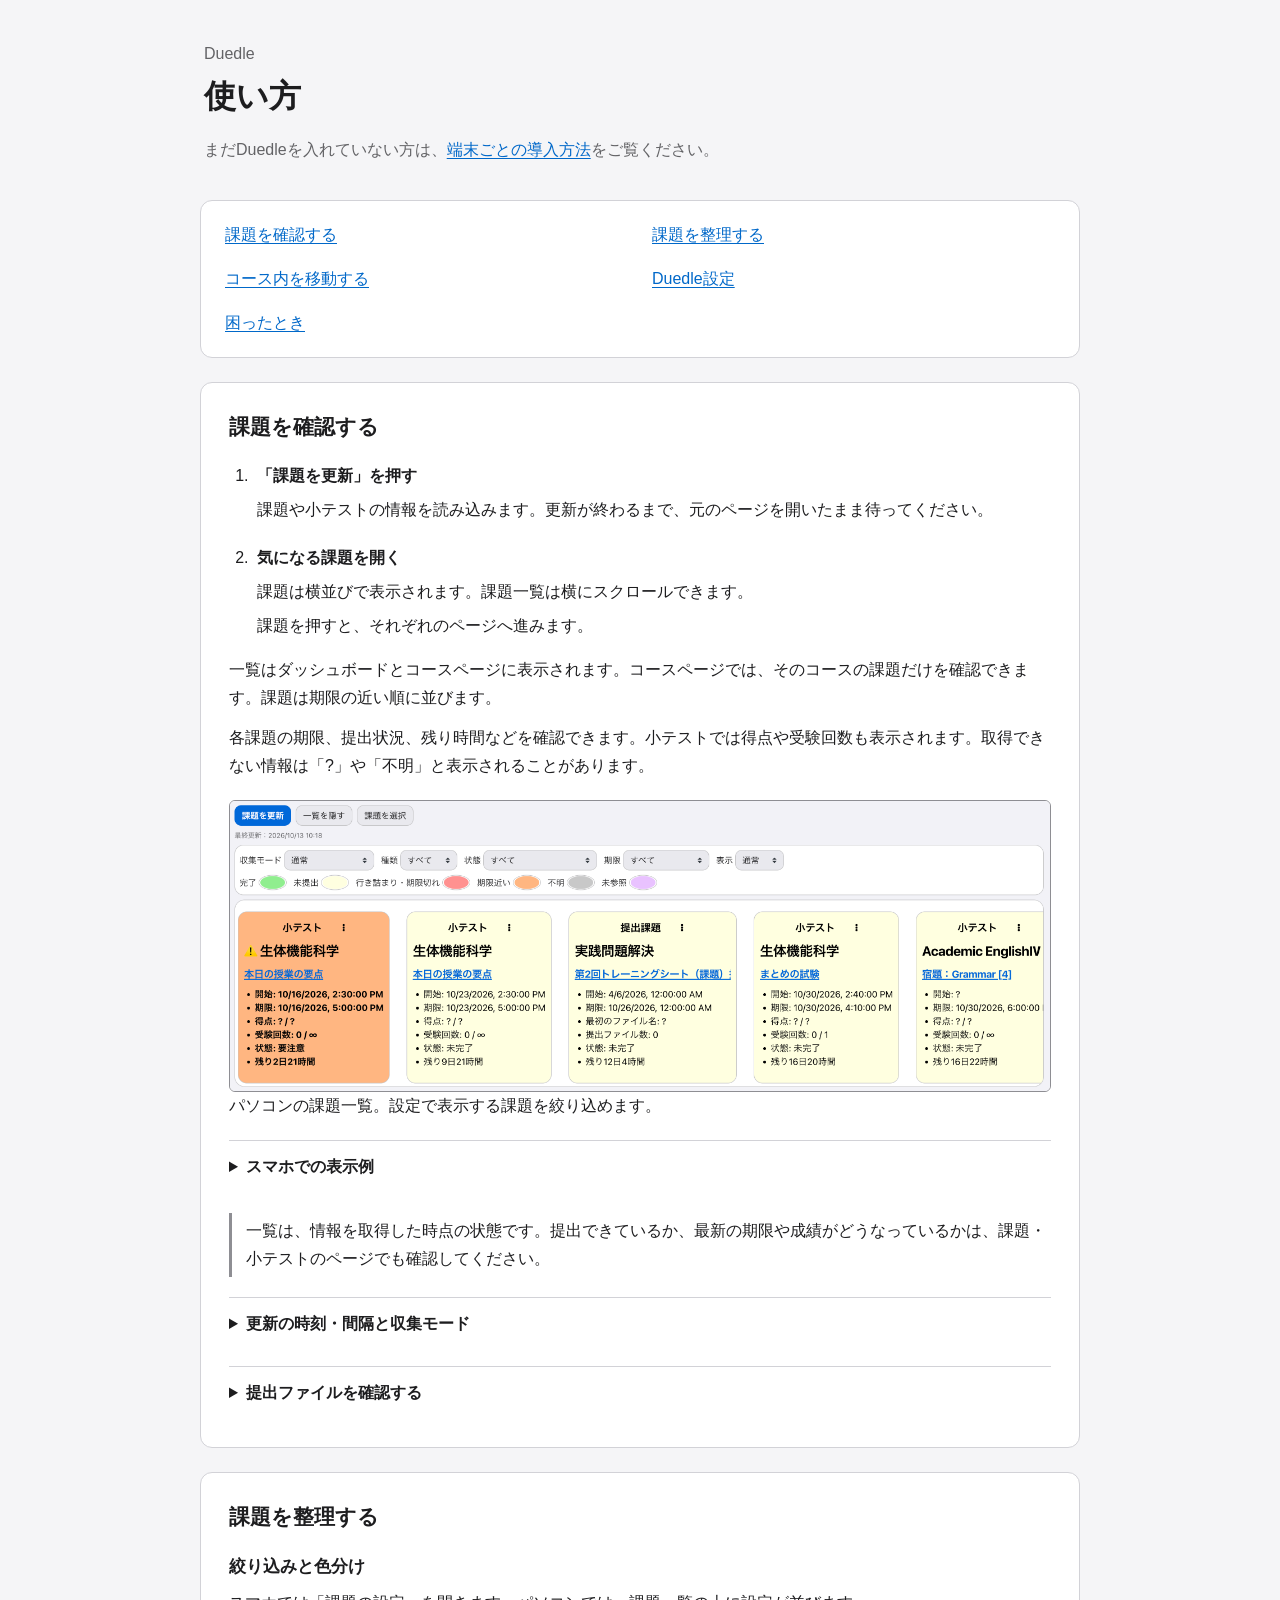
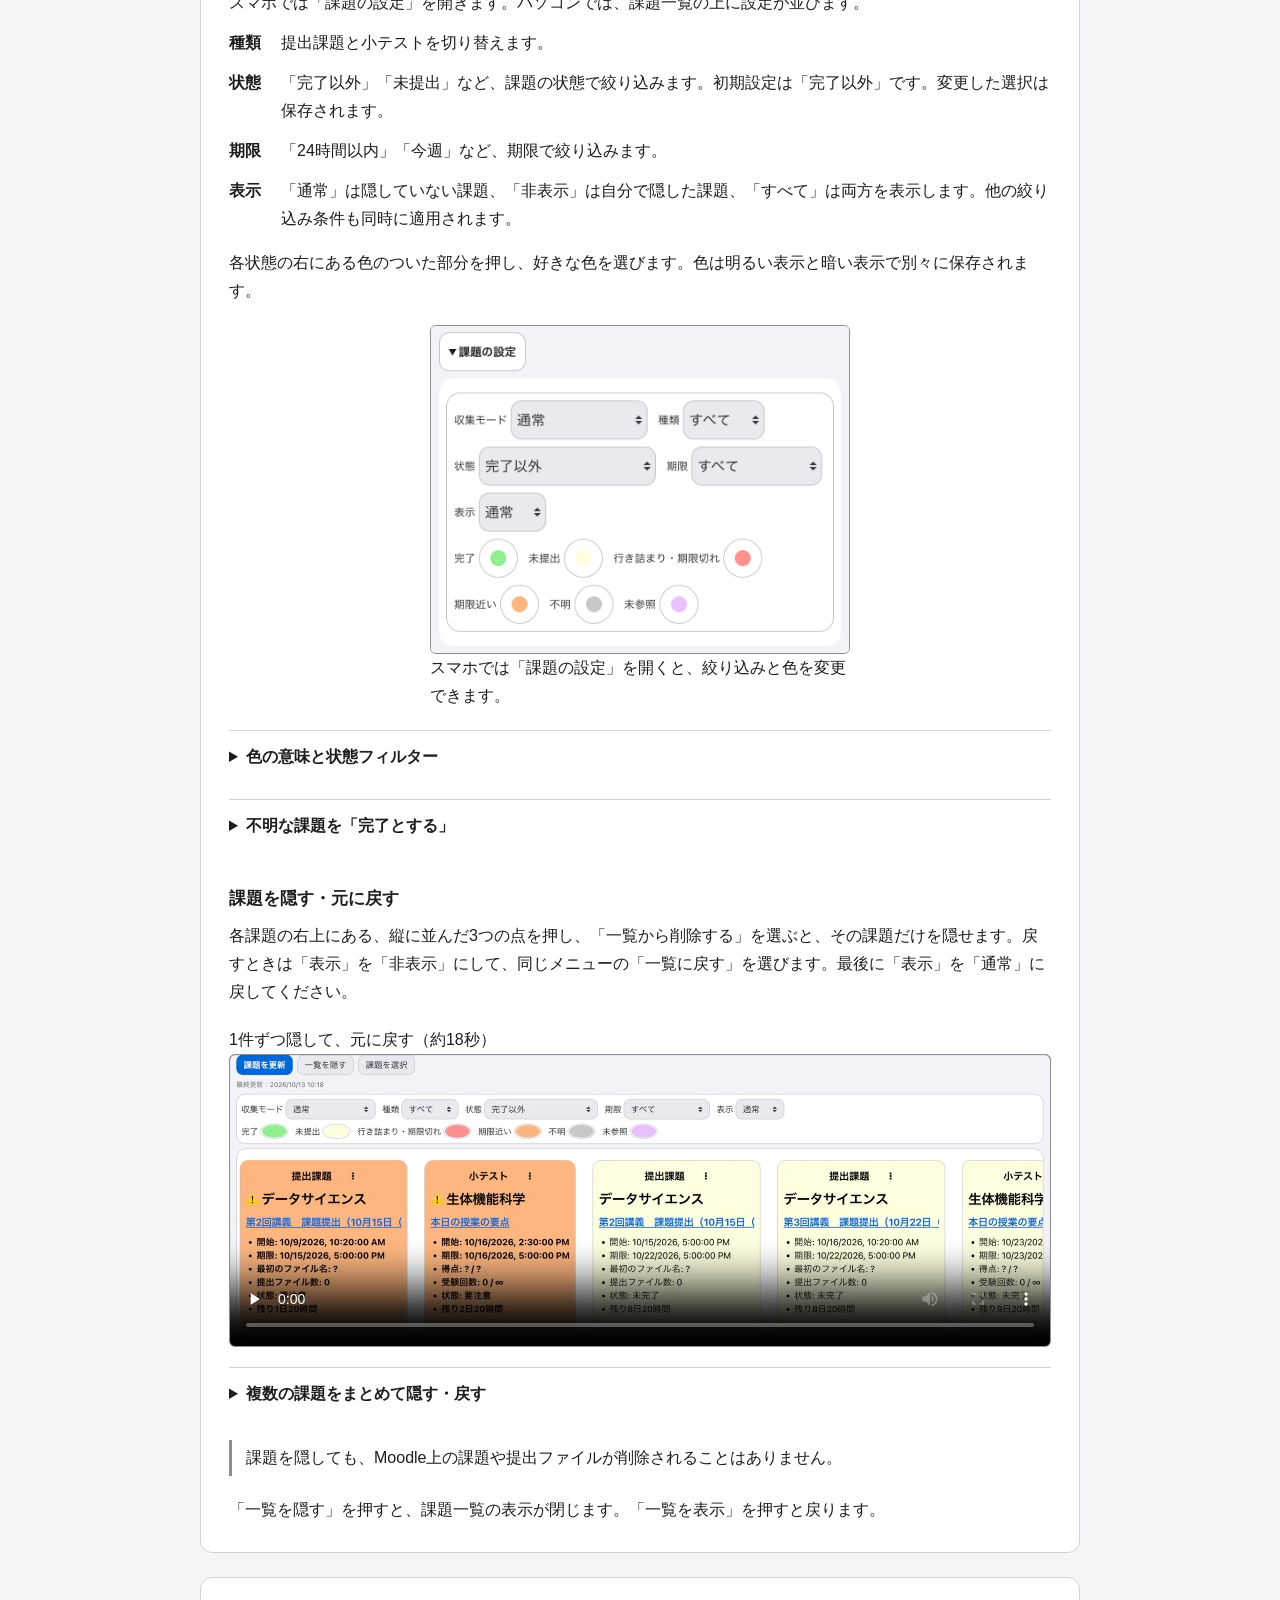
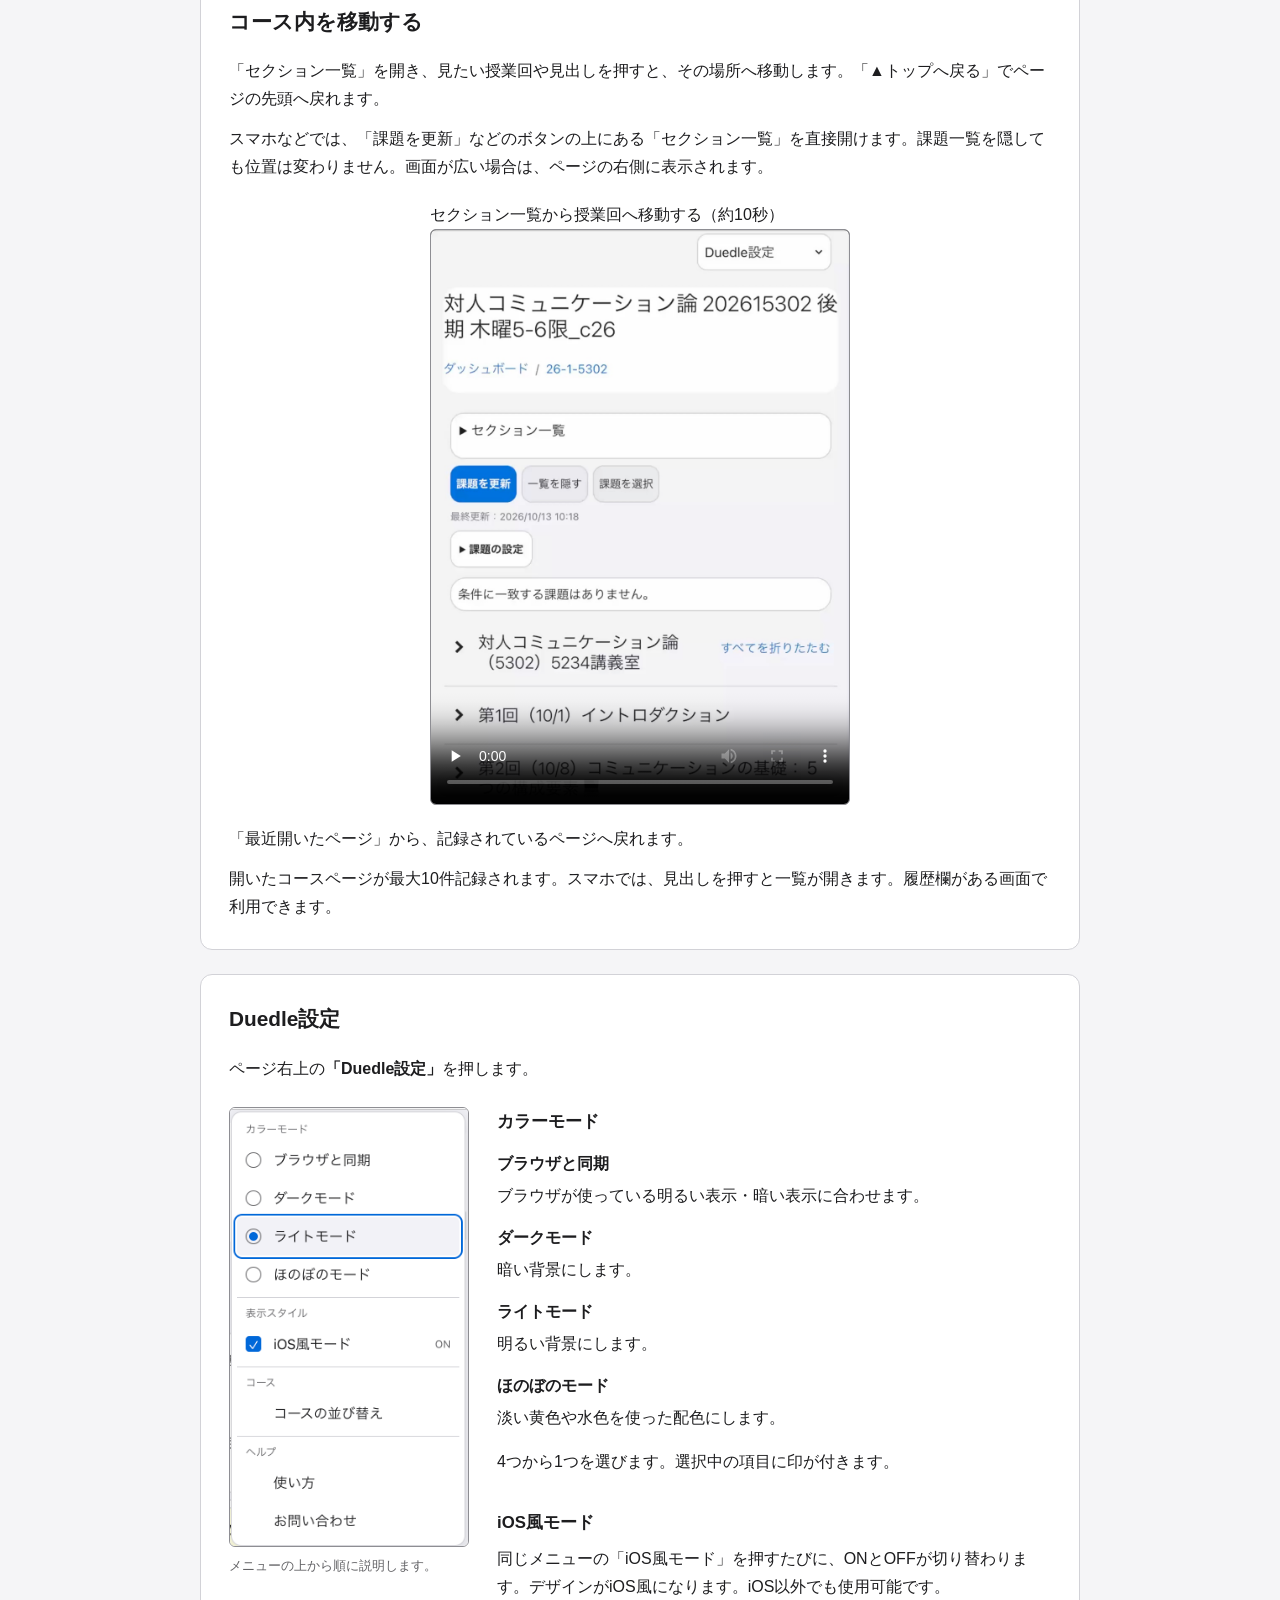
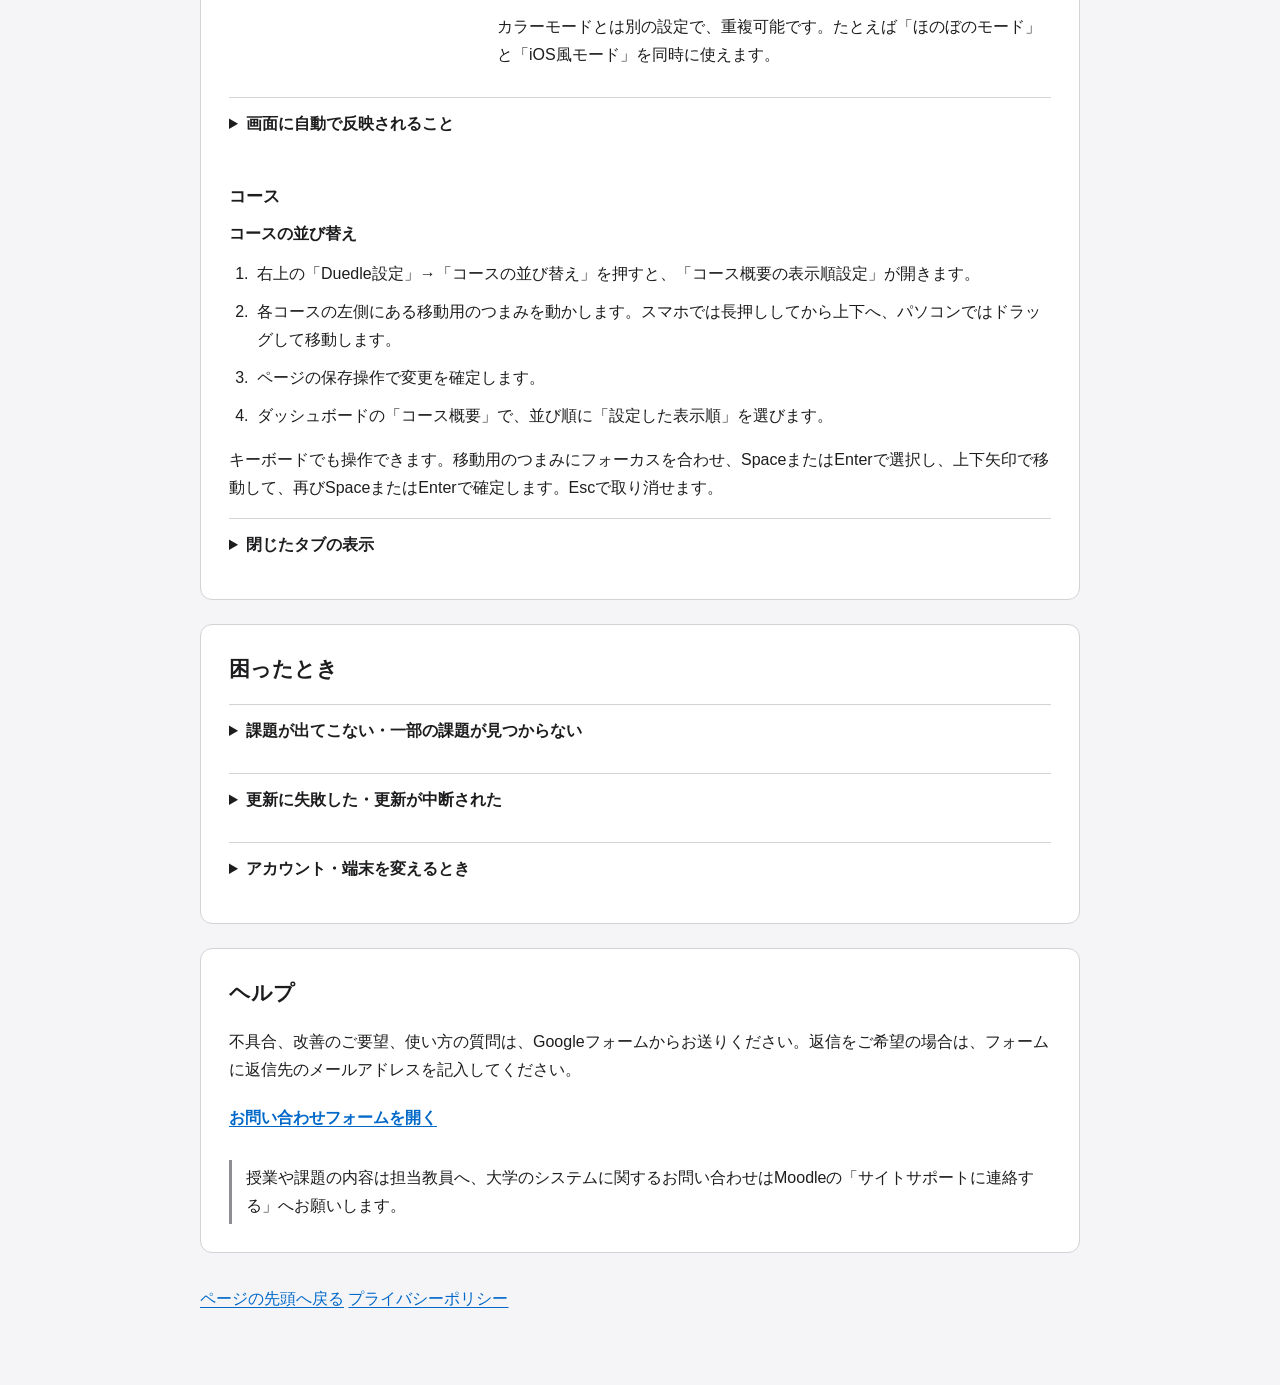
==== commit 4ce917af: "delete demo" ====
--- a/src/common/help.html
+++ b/src/common/help.html
@@ -81,7 +81,7 @@
       <details id="status-meaning">
         <summary>色の意味と状態フィルター</summary>
 <dl class="definition-list">
-          <dt>完了</dt><dd>提出済み、または小テストで満点・合格点に達している状態です。合格点を取得できない小テストも、得点と受験履歴があれば完了として扱います。</dd>
+          <dt>完了</dt><dd>提出済み、または小テストで満点・合格点に達している状態です。合格点が設定されていないと確認できた小テストは、得点・満点・受験履歴を確認できれば完了として扱います。合格点を読み取れず、満点にも達していない場合は「不明」と表示します。</dd>
           <dt>未提出</dt><dd>課題を提出していない、または小テストが未受験・合格点未満の状態です。</dd>
           <dt>行き詰まり・期限切れ</dt><dd>小テストで受験回数の上限に達して合格していない、または「未提出」の課題・小テストが期限を過ぎた状態です。</dd>
           <dt>期限近い</dt><dd>「未提出」の課題・小テストのうち、期限が3日以内のものです。</dd>
@@ -250,7 +250,10 @@
     <p class="note">授業や課題の内容は担当教員へ、大学のシステムに関するお問い合わせはMoodleの「サイトサポートに連絡する」へお願いします。</p>
   </section>
 
-  <footer><a href="#top">ページの先頭へ戻る</a></footer>
+  <footer>
+    <a href="#top">ページの先頭へ戻る</a>
+    <a href="privacy.html">プライバシーポリシー</a>
+  </footer>
 </main>
 </body>
-</html>+</html>
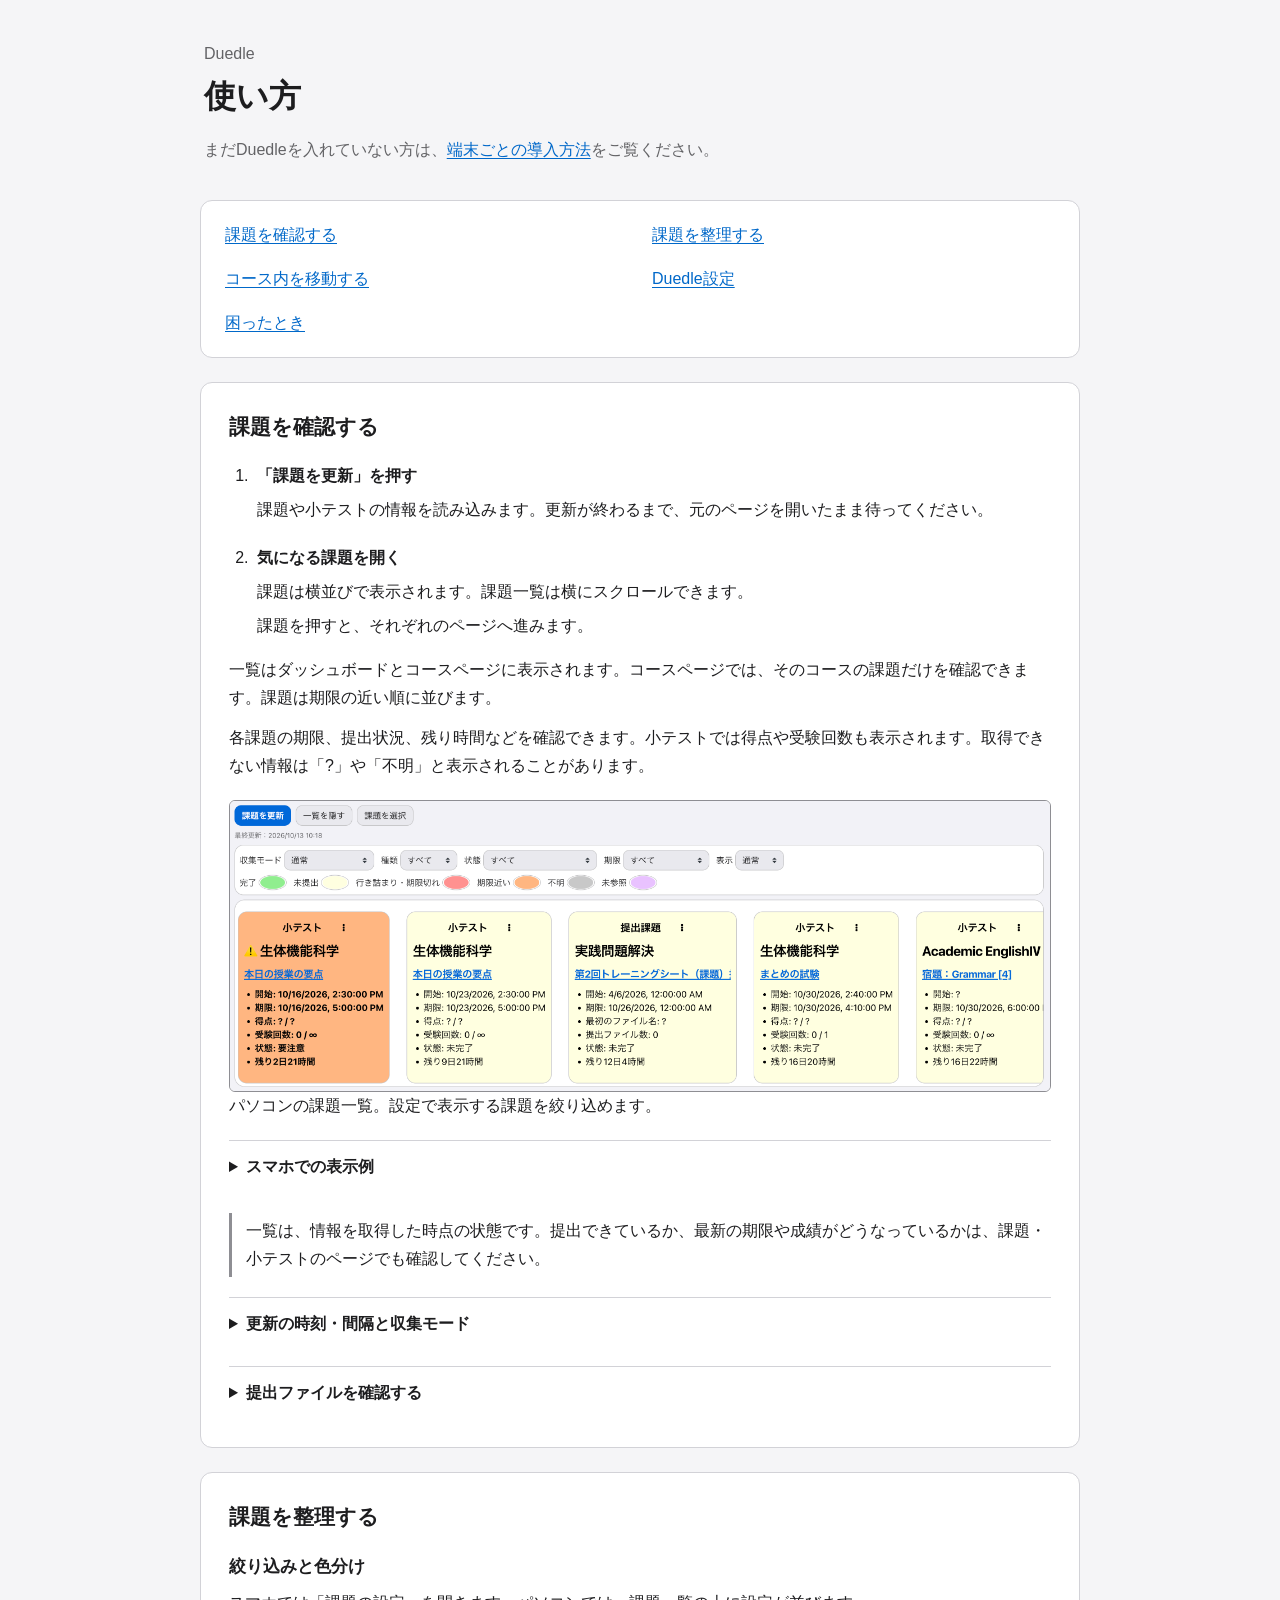
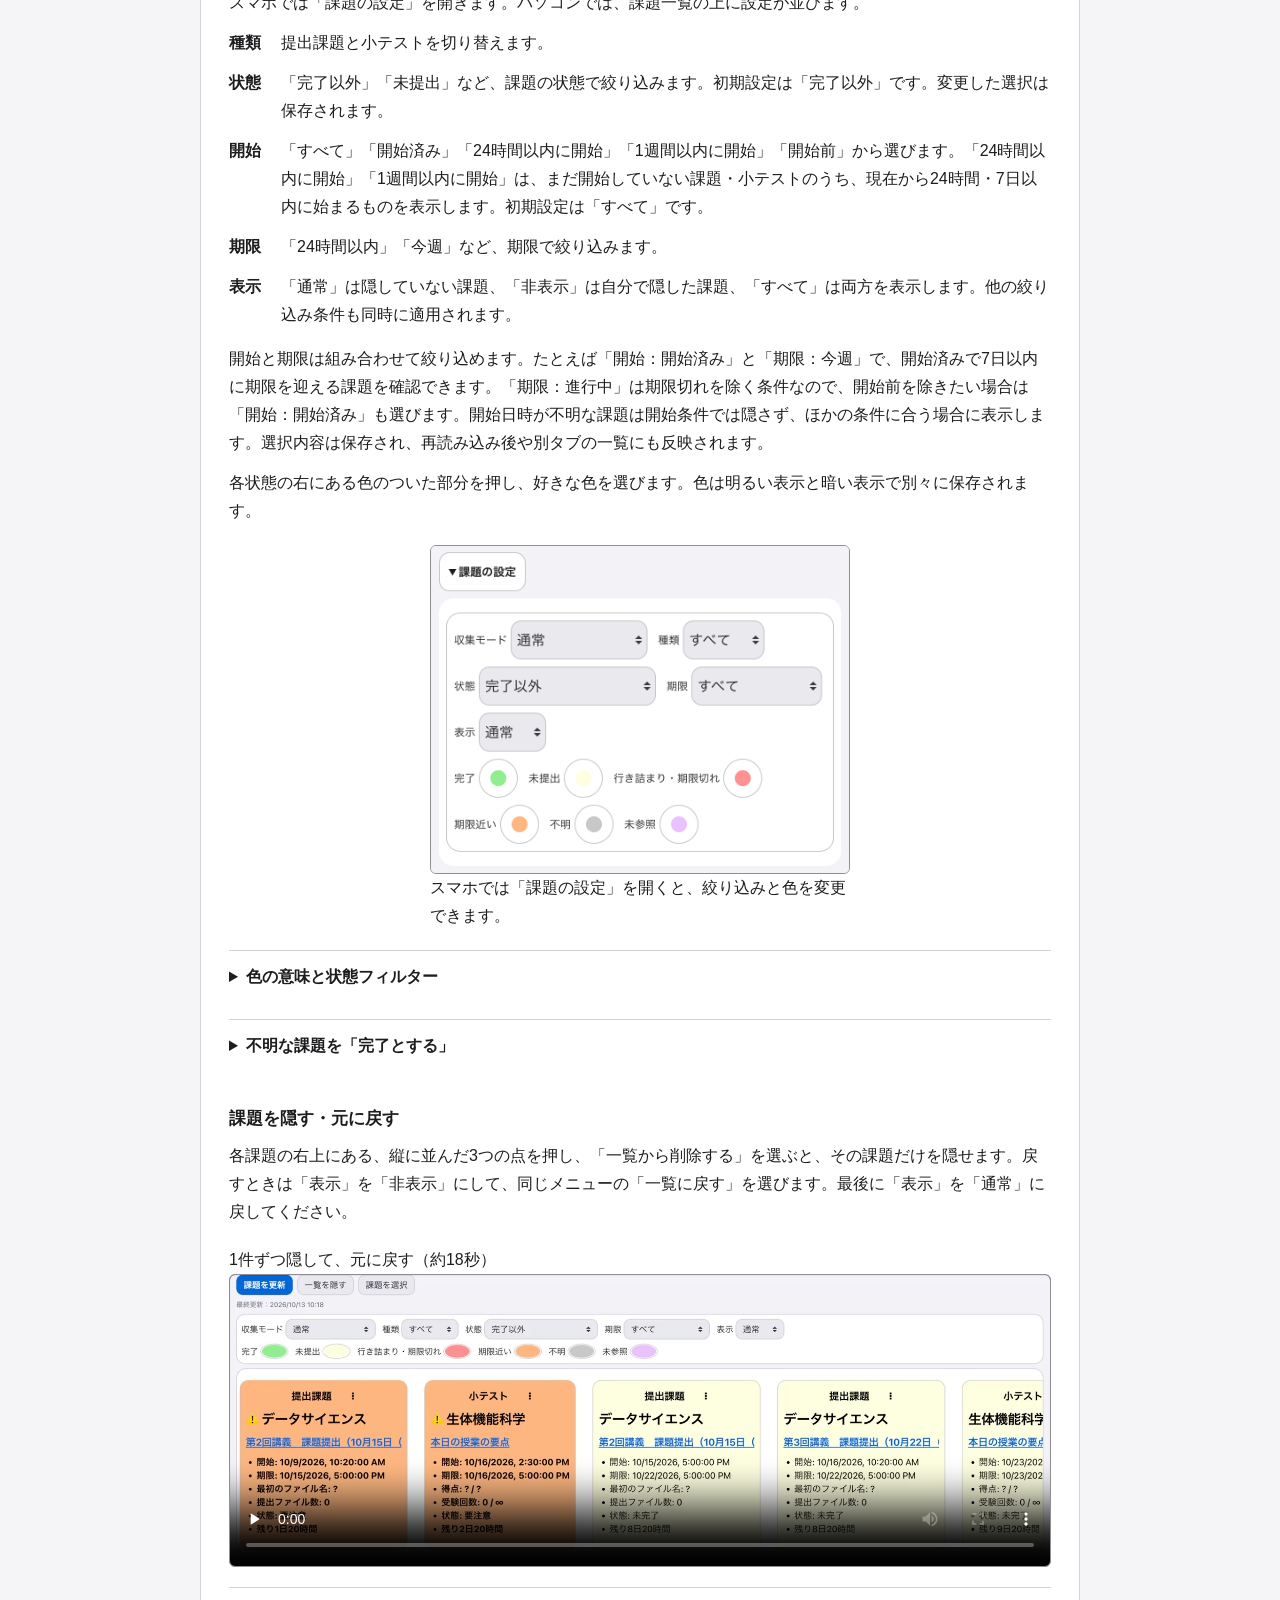
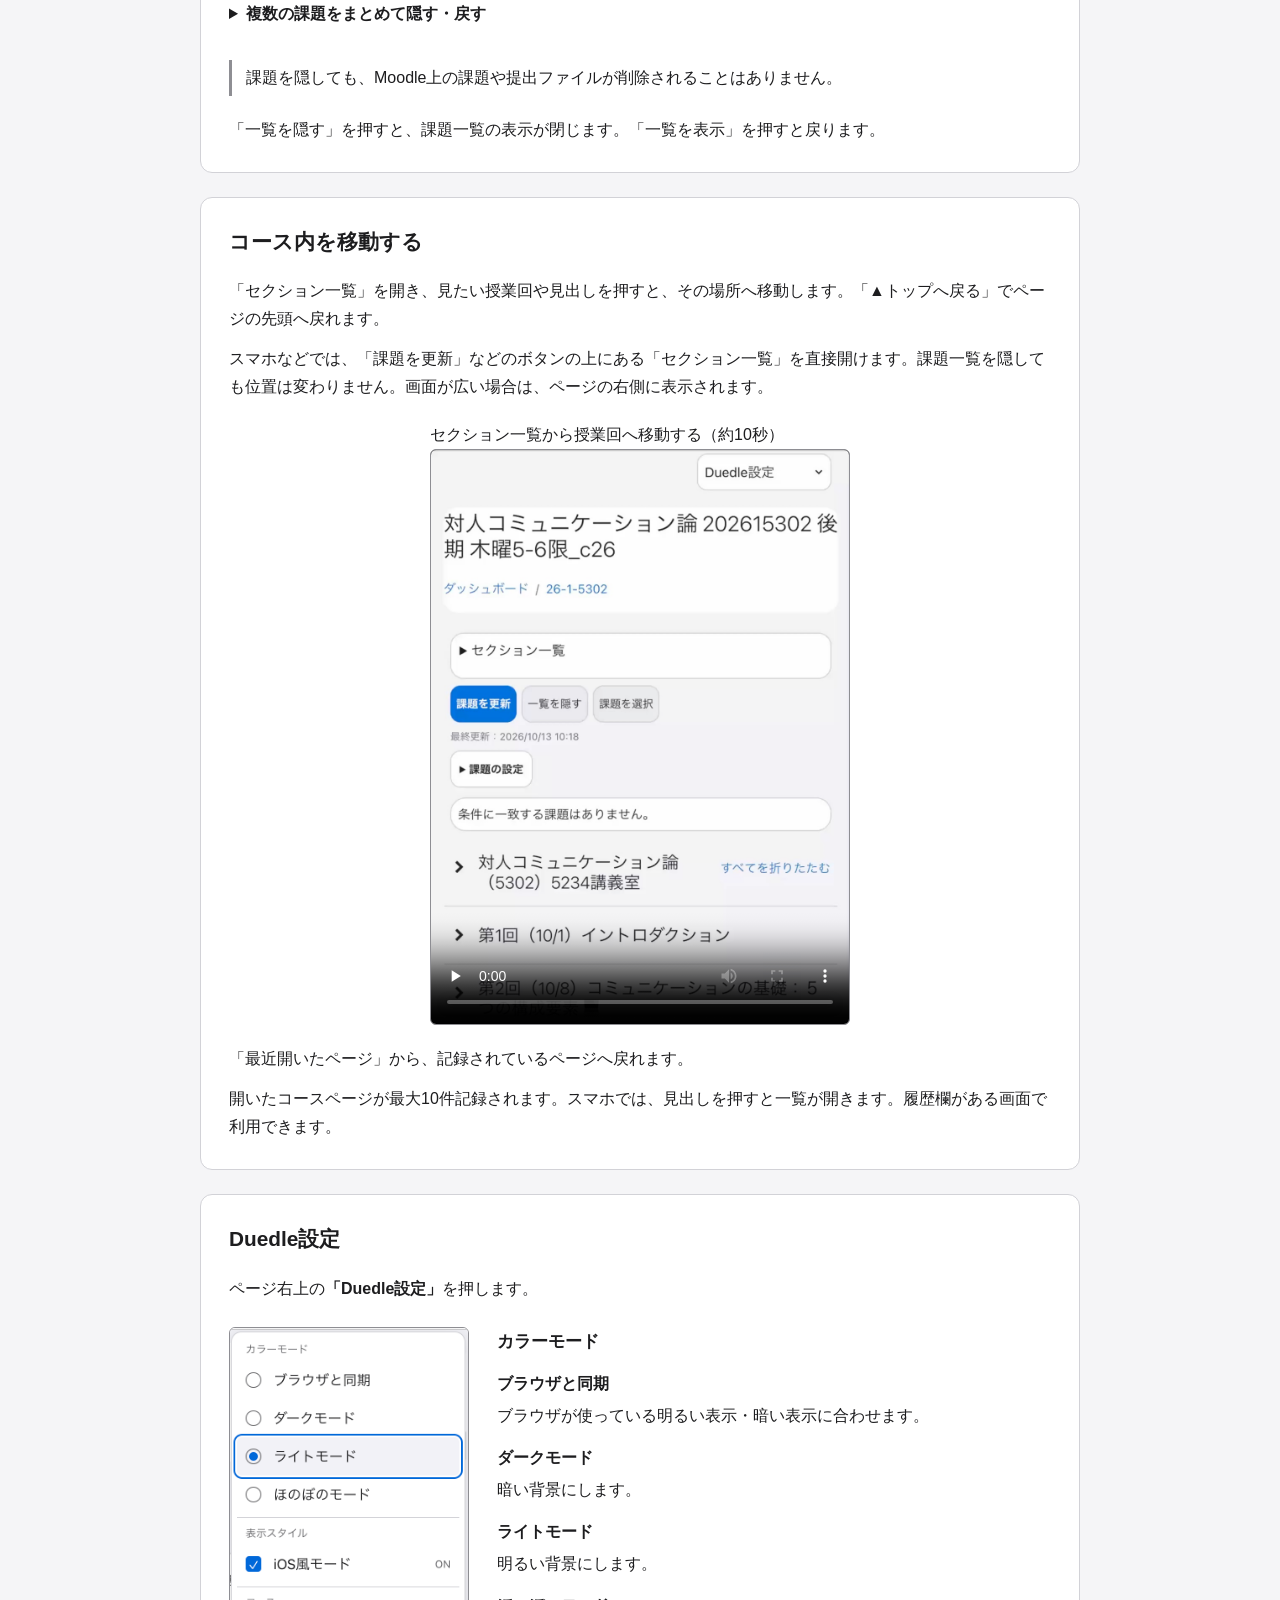
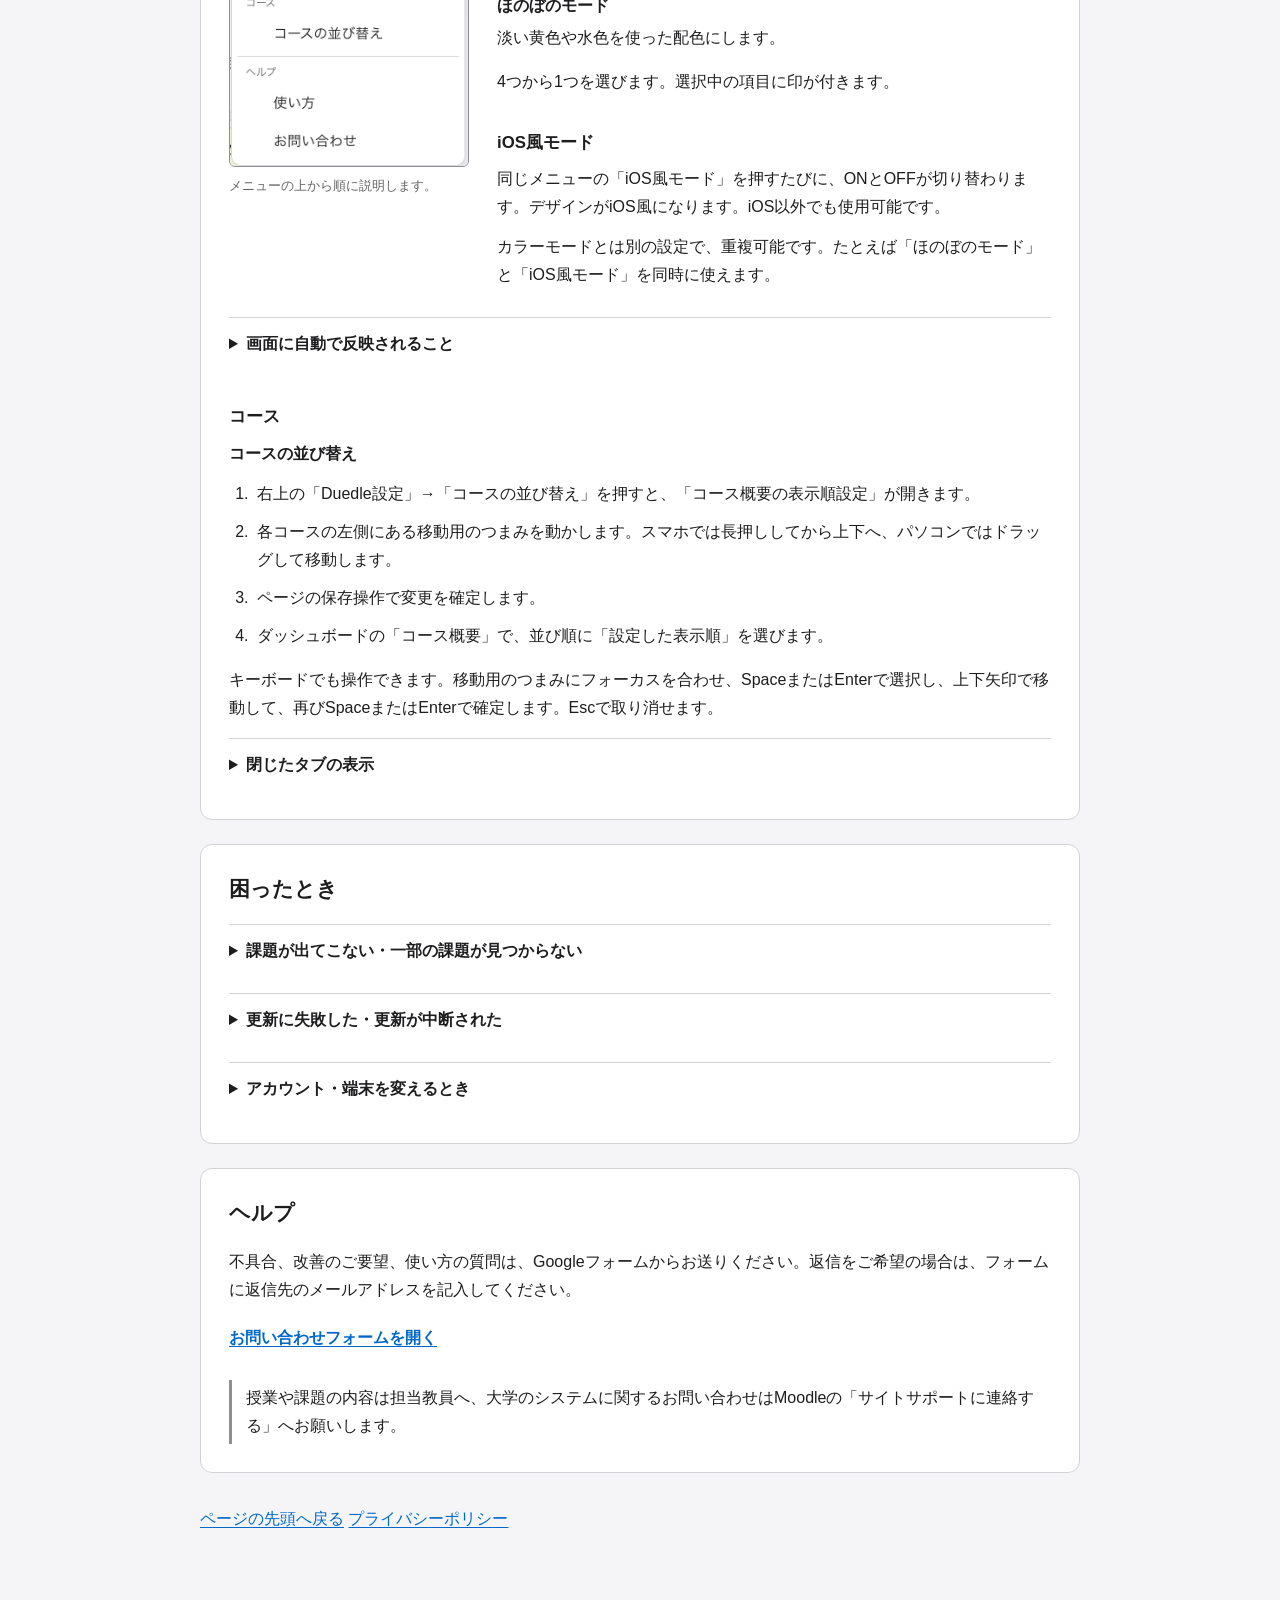
==== commit a5871baf: "デモの構築" ====
--- a/src/common/help.html
+++ b/src/common/help.html
@@ -70,9 +70,11 @@
       <dl class="definition-list">
         <dt>種類</dt><dd>提出課題と小テストを切り替えます。</dd>
         <dt>状態</dt><dd>「完了以外」「未提出」など、課題の状態で絞り込みます。初期設定は「完了以外」です。変更した選択は保存されます。</dd>
+        <dt>開始</dt><dd>「すべて」「開始済み」「24時間以内に開始」「1週間以内に開始」「開始前」から選びます。「24時間以内に開始」「1週間以内に開始」は、まだ開始していない課題・小テストのうち、現在から24時間・7日以内に始まるものを表示します。初期設定は「すべて」です。</dd>
         <dt>期限</dt><dd>「24時間以内」「今週」など、期限で絞り込みます。</dd>
         <dt>表示</dt><dd>「通常」は隠していない課題、「非表示」は自分で隠した課題、「すべて」は両方を表示します。他の絞り込み条件も同時に適用されます。</dd>
       </dl>
+      <p>開始と期限は組み合わせて絞り込めます。たとえば「開始：開始済み」と「期限：今週」で、開始済みで7日以内に期限を迎える課題を確認できます。「期限：進行中」は期限切れを除く条件なので、開始前を除きたい場合は「開始：開始済み」も選びます。開始日時が不明な課題は開始条件では隠さず、ほかの条件に合う場合に表示します。選択内容は保存され、再読み込み後や別タブの一覧にも反映されます。</p>
       <p id="task-colors">各状態の右にある色のついた部分を押し、好きな色を選びます。色は明るい表示と暗い表示で別々に保存されます。</p>
       <figure class="guide-example guide-phone-example" id="media-filters">
         <a href="help-task-settings-phone.png" target="_blank" rel="noopener noreferrer" aria-label="スマホの課題設定を拡大する"><img src="help-task-settings-phone.png" width="944" height="738" loading="lazy" alt="スマホで開いた課題の設定。状態は完了以外で、種類・期限・表示の選択欄と6色の設定が並んでいる。"></a>
@@ -131,7 +133,7 @@
           <p><a href="help-task-bulk.mp4">操作動画を開く</a></p>
         </video>
       </figure>
-        <p>見つからない場合は、「種類」「状態」「期限」をそれぞれ「すべて」にしてみてください。</p>
+        <p>見つからない場合は、「種類」「状態」「開始」「期限」をそれぞれ「すべて」にしてみてください。</p>
       </details>
       <p class="note">課題を隠しても、Moodle上の課題や提出ファイルが削除されることはありません。</p>
       <p id="visibility-list">「一覧を隠す」を押すと、課題一覧の表示が閉じます。「一覧を表示」を押すと戻ります。</p>
@@ -222,7 +224,7 @@
       <summary>課題が出てこない・一部の課題が見つからない</summary>
       <ol>
         <li>「一覧を表示」があれば押します。</li>
-        <li>「課題の設定」で「種類」「状態」「期限」「表示」をすべて「すべて」にします。</li>
+        <li>「課題の設定」で「種類」「状態」「開始」「期限」「表示」をすべて「すべて」にします。</li>
         <li>「最終更新」を確認します。まだ取得していない、または情報が古い場合は、更新できる時間になってから「課題を更新」を押します。</li>
       </ol>
       <p>それでも見つからない場合は、Moodleのコースページで課題が公開されているか確認してください。</p>
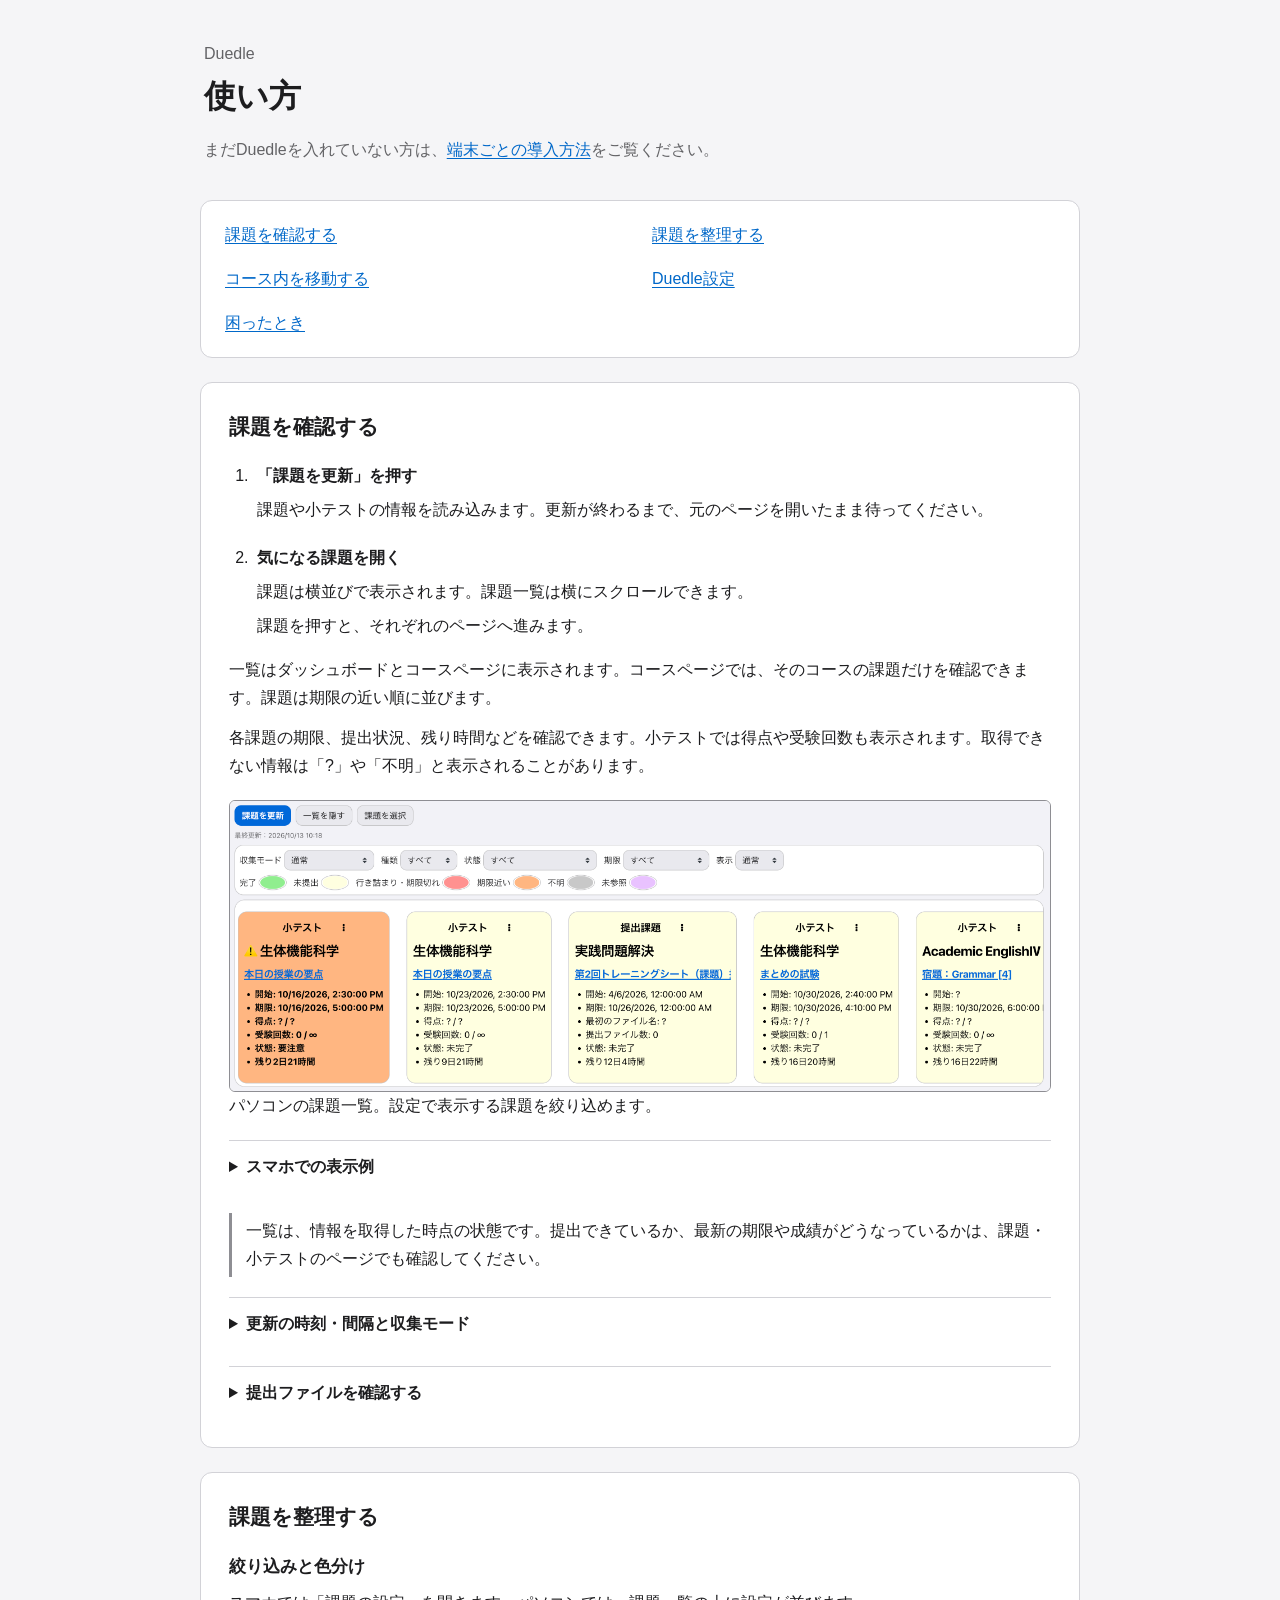
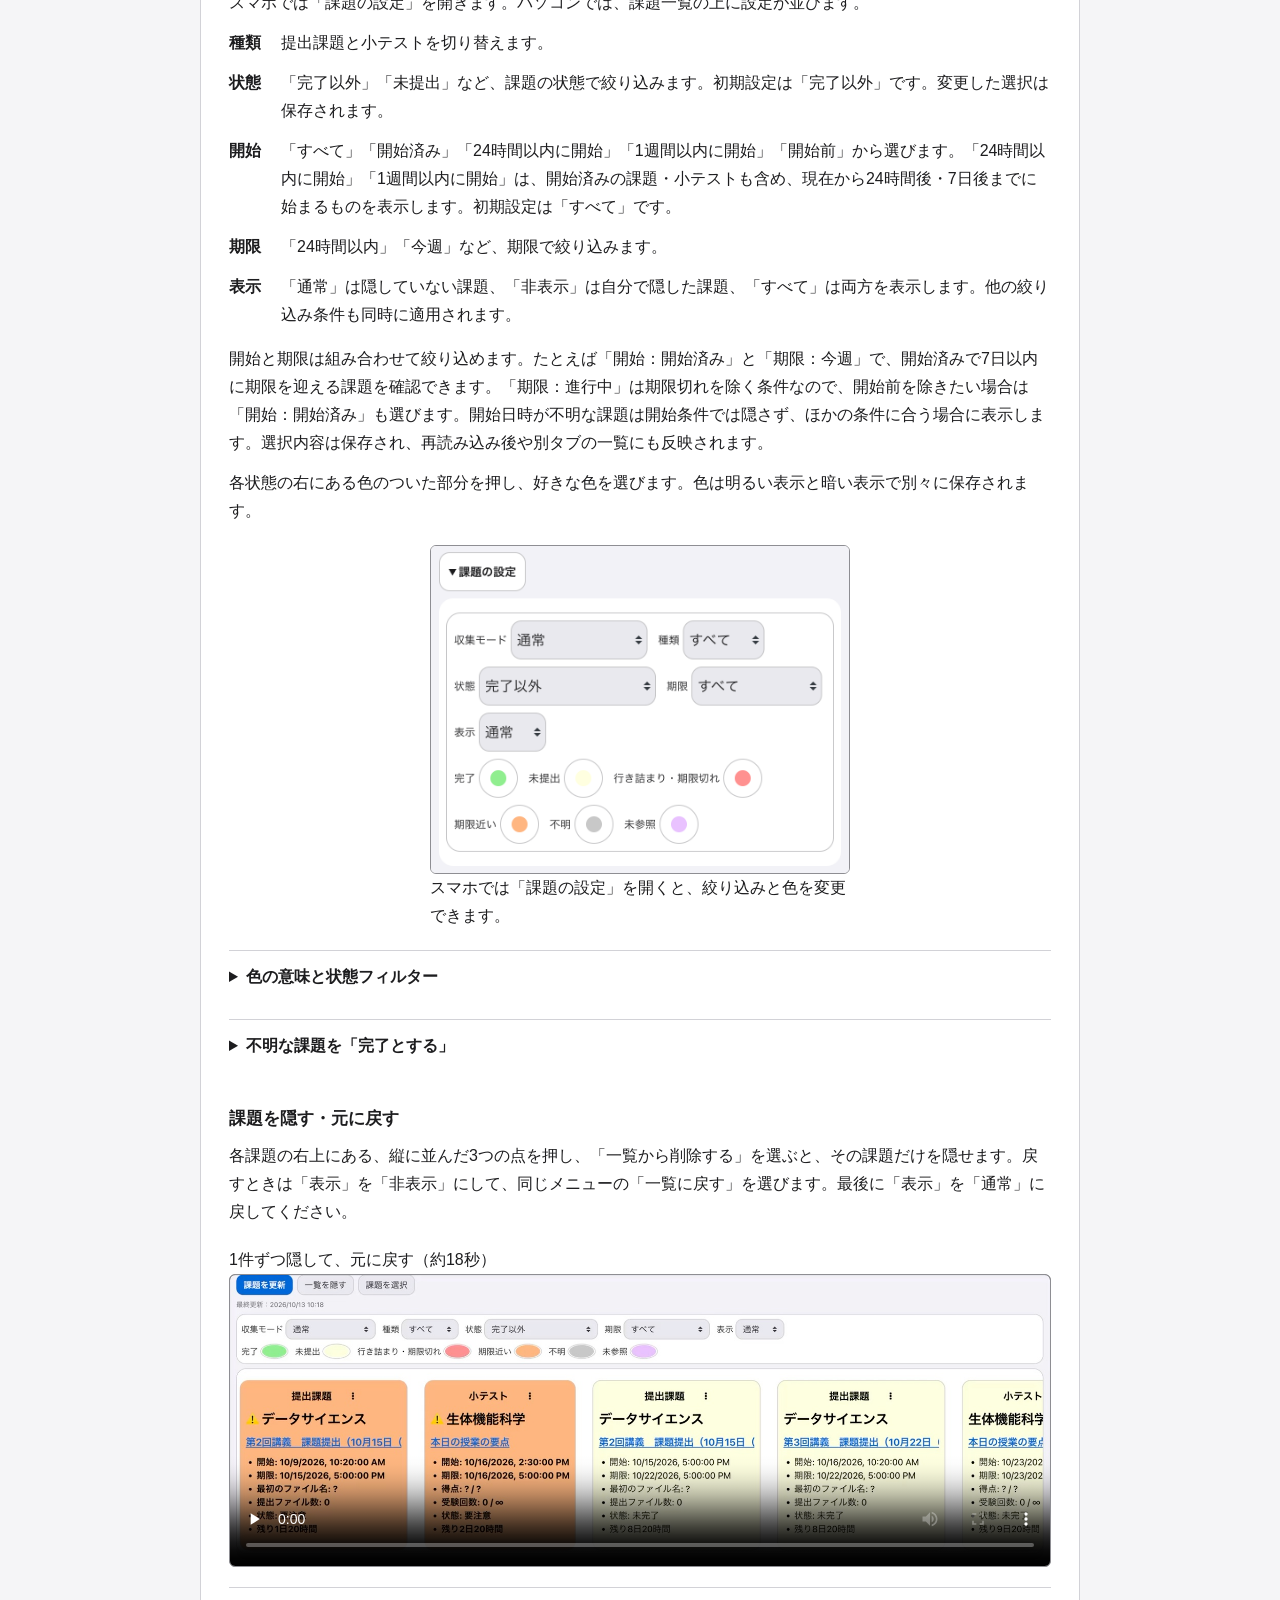
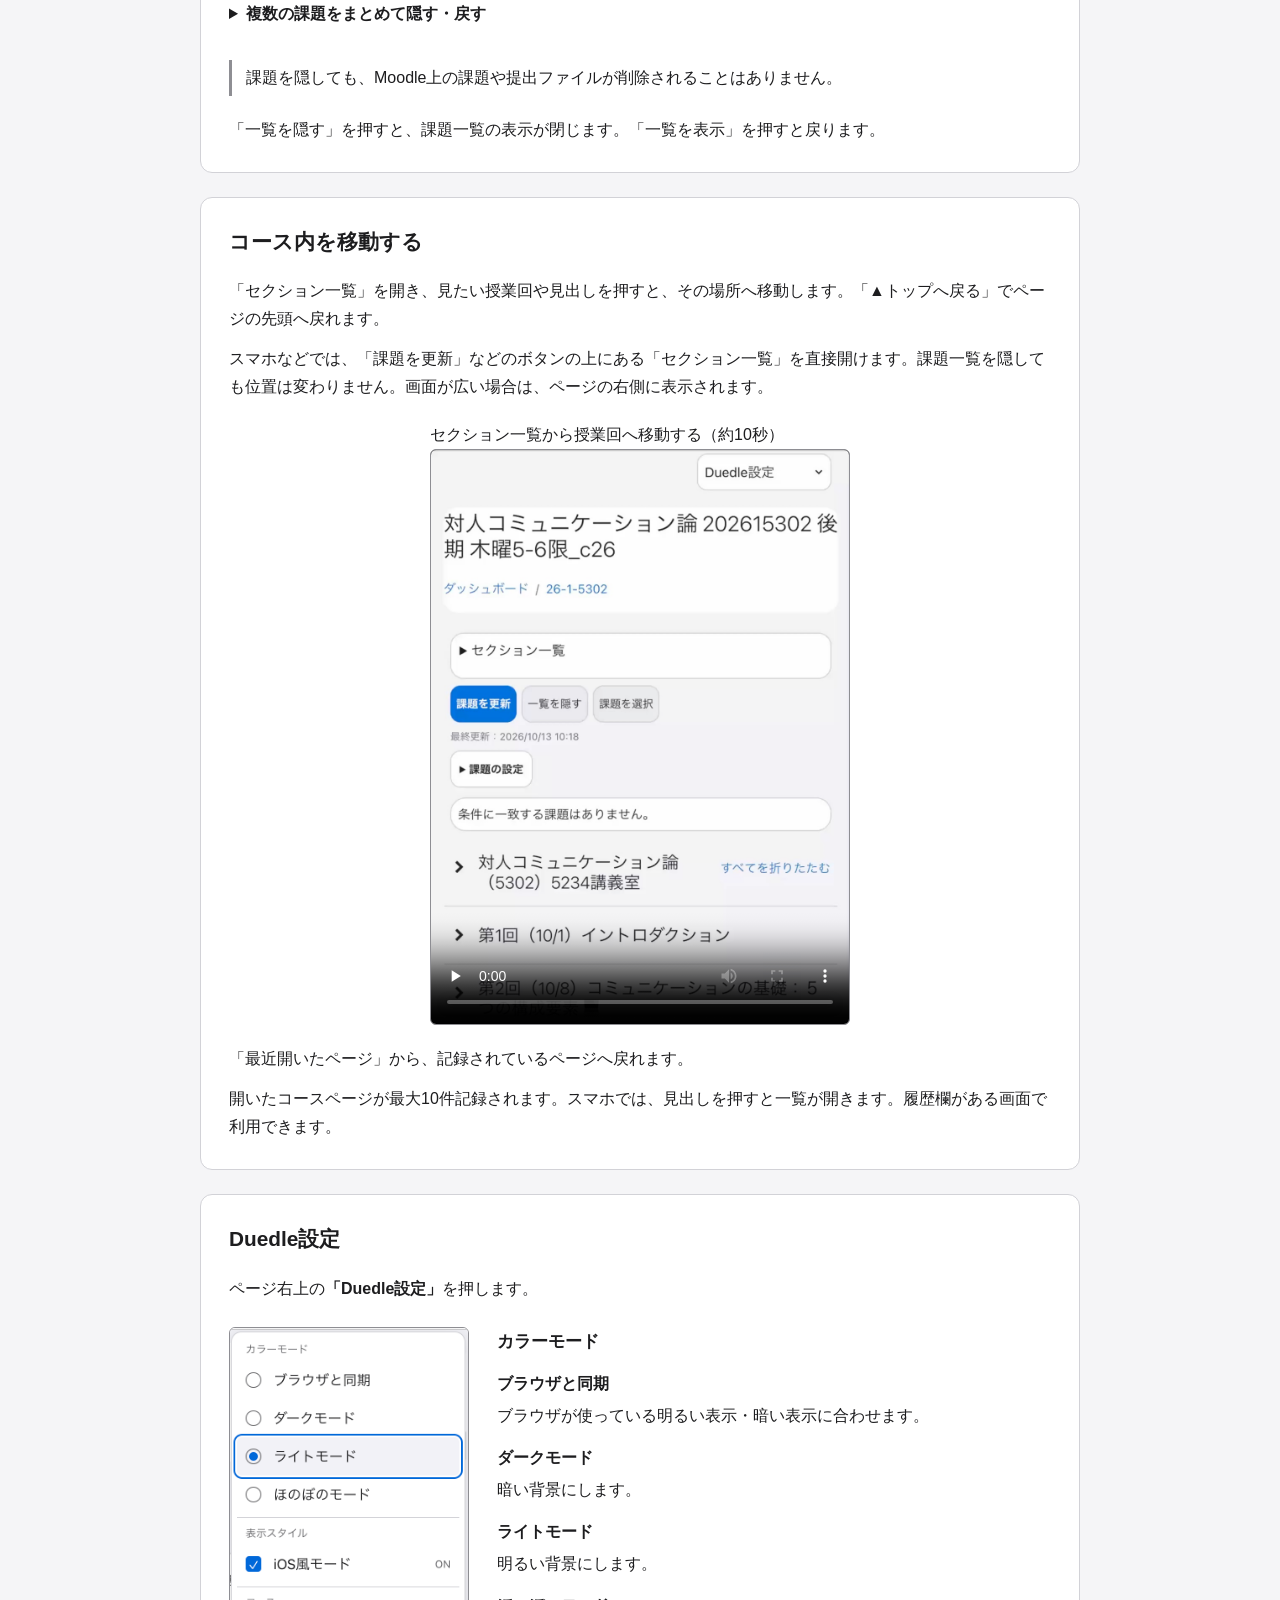
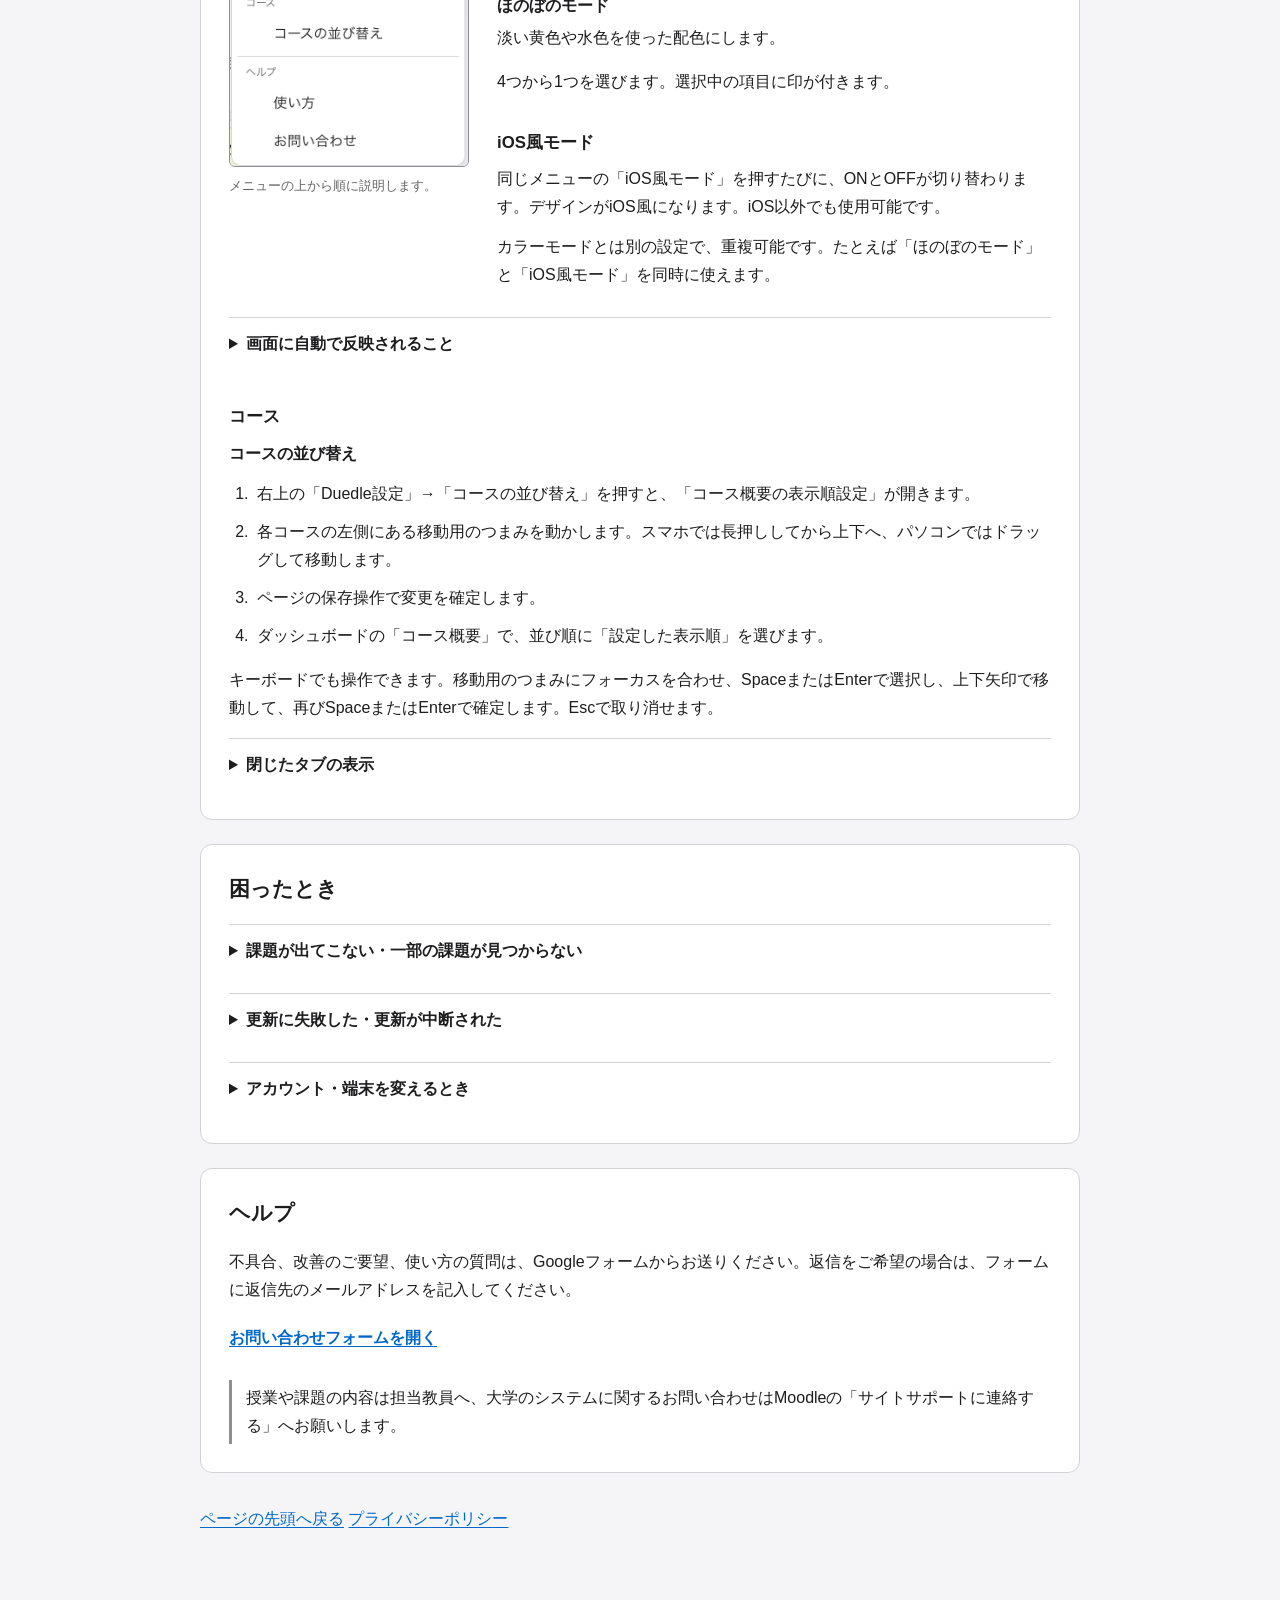
==== commit 63c9cdcb: "不具合修正" ====
--- a/src/common/help.html
+++ b/src/common/help.html
@@ -70,7 +70,7 @@
       <dl class="definition-list">
         <dt>種類</dt><dd>提出課題と小テストを切り替えます。</dd>
         <dt>状態</dt><dd>「完了以外」「未提出」など、課題の状態で絞り込みます。初期設定は「完了以外」です。変更した選択は保存されます。</dd>
-        <dt>開始</dt><dd>「すべて」「開始済み」「24時間以内に開始」「1週間以内に開始」「開始前」から選びます。「24時間以内に開始」「1週間以内に開始」は、まだ開始していない課題・小テストのうち、現在から24時間・7日以内に始まるものを表示します。初期設定は「すべて」です。</dd>
+        <dt>開始</dt><dd>「すべて」「開始済み」「24時間以内に開始」「1週間以内に開始」「開始前」から選びます。「24時間以内に開始」「1週間以内に開始」は、開始済みの課題・小テストも含め、現在から24時間後・7日後までに始まるものを表示します。初期設定は「すべて」です。</dd>
         <dt>期限</dt><dd>「24時間以内」「今週」など、期限で絞り込みます。</dd>
         <dt>表示</dt><dd>「通常」は隠していない課題、「非表示」は自分で隠した課題、「すべて」は両方を表示します。他の絞り込み条件も同時に適用されます。</dd>
       </dl>
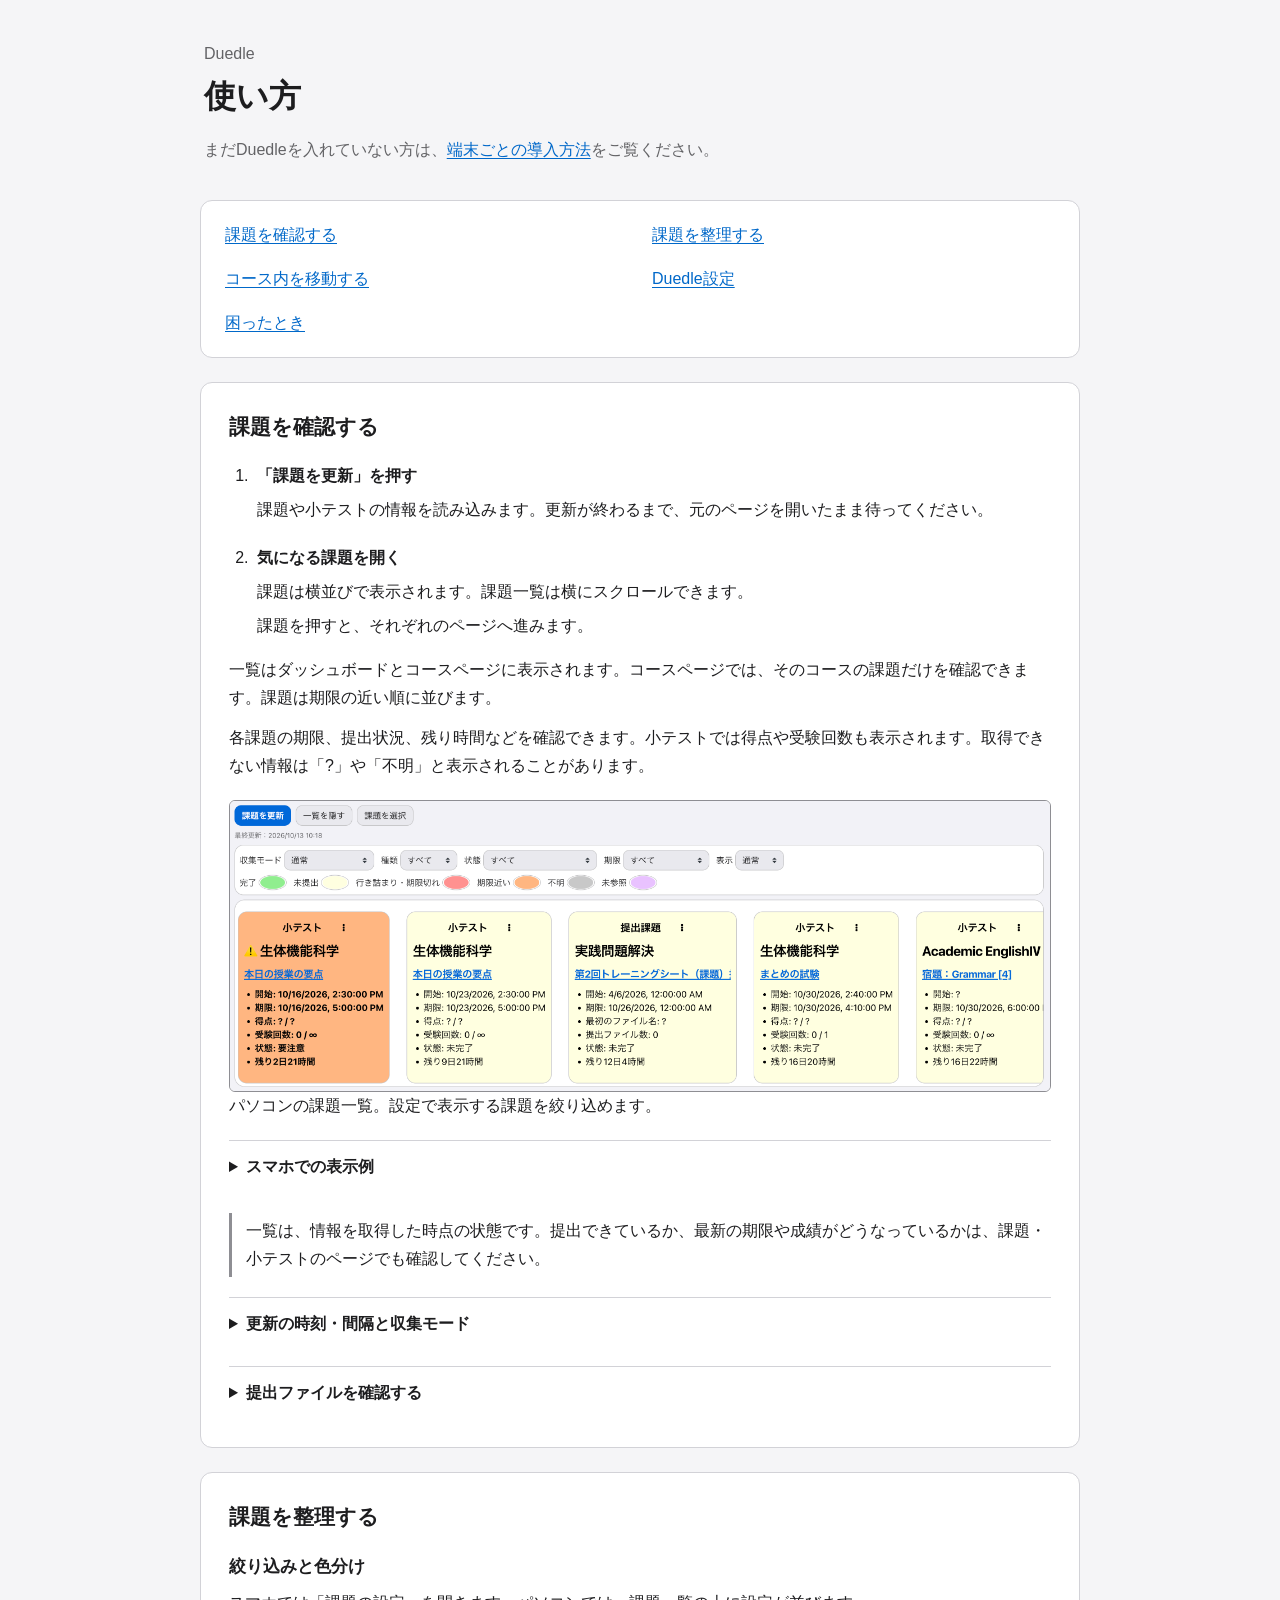
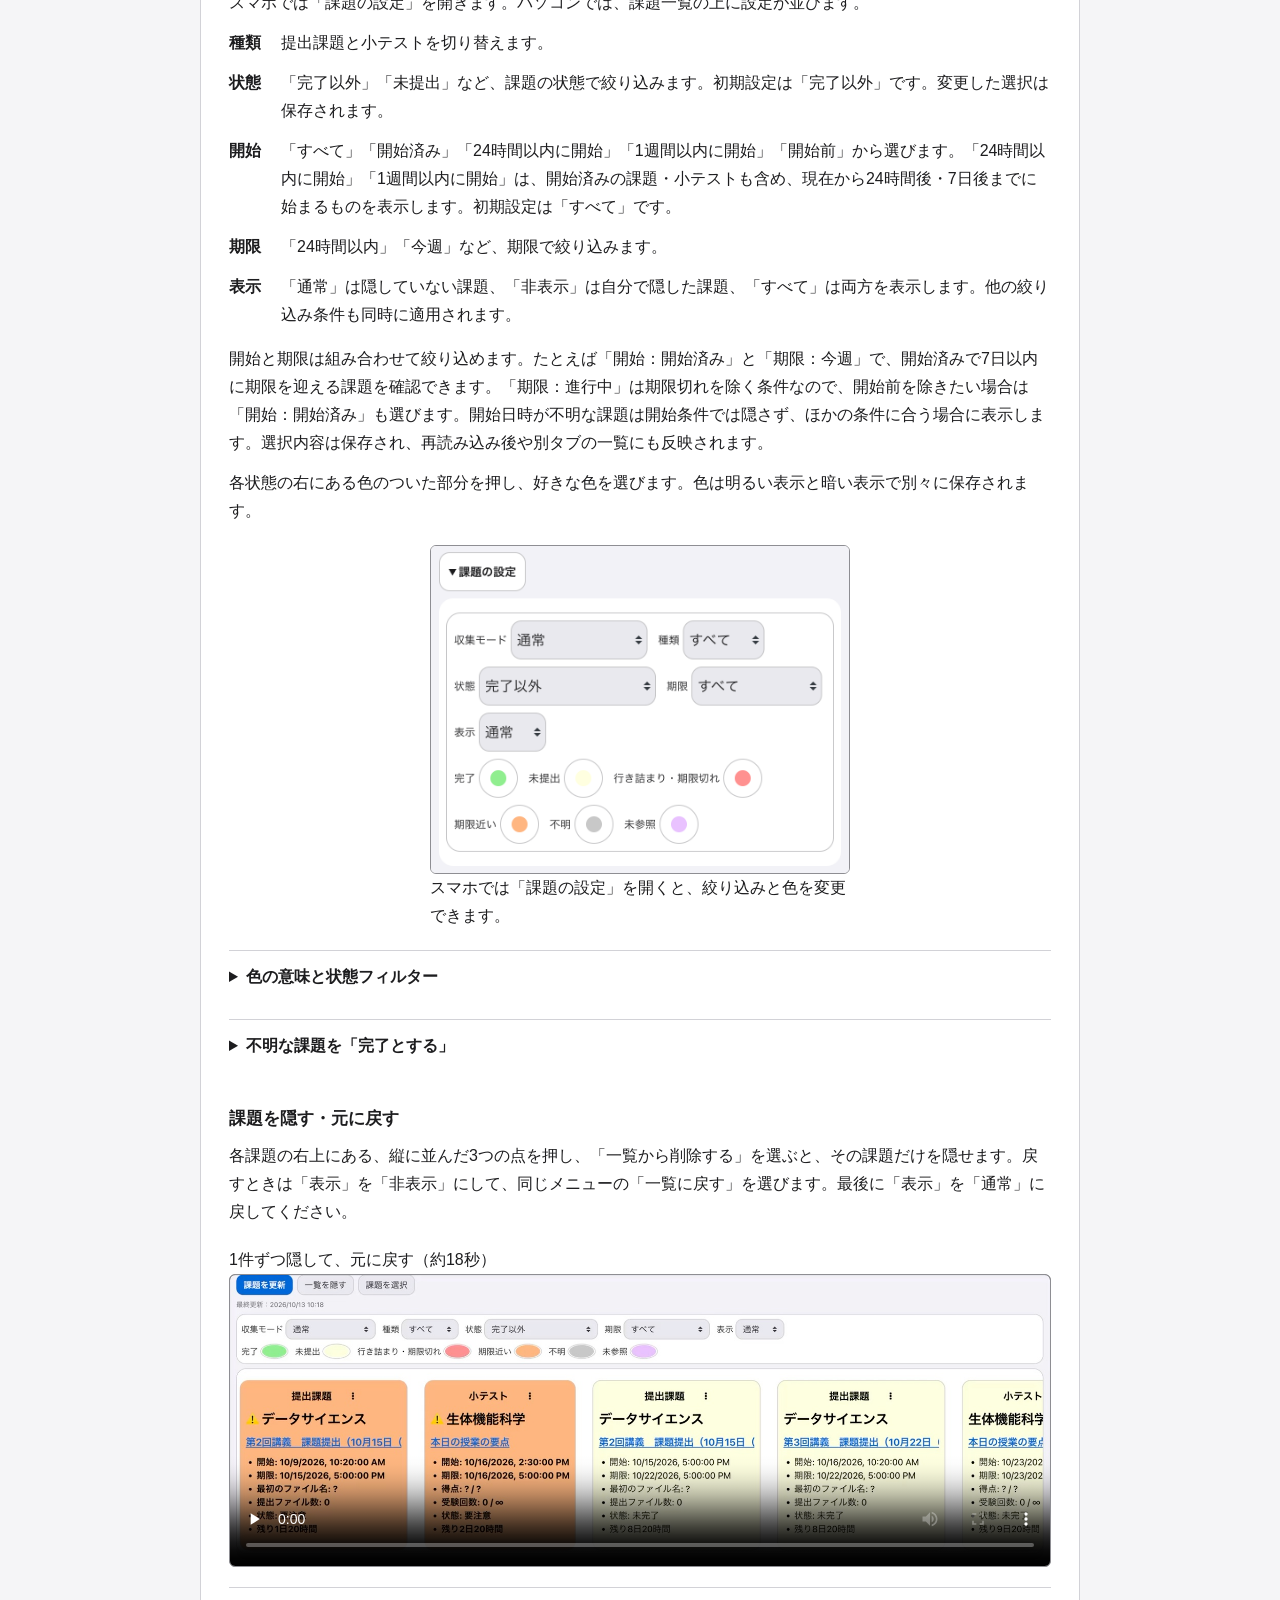
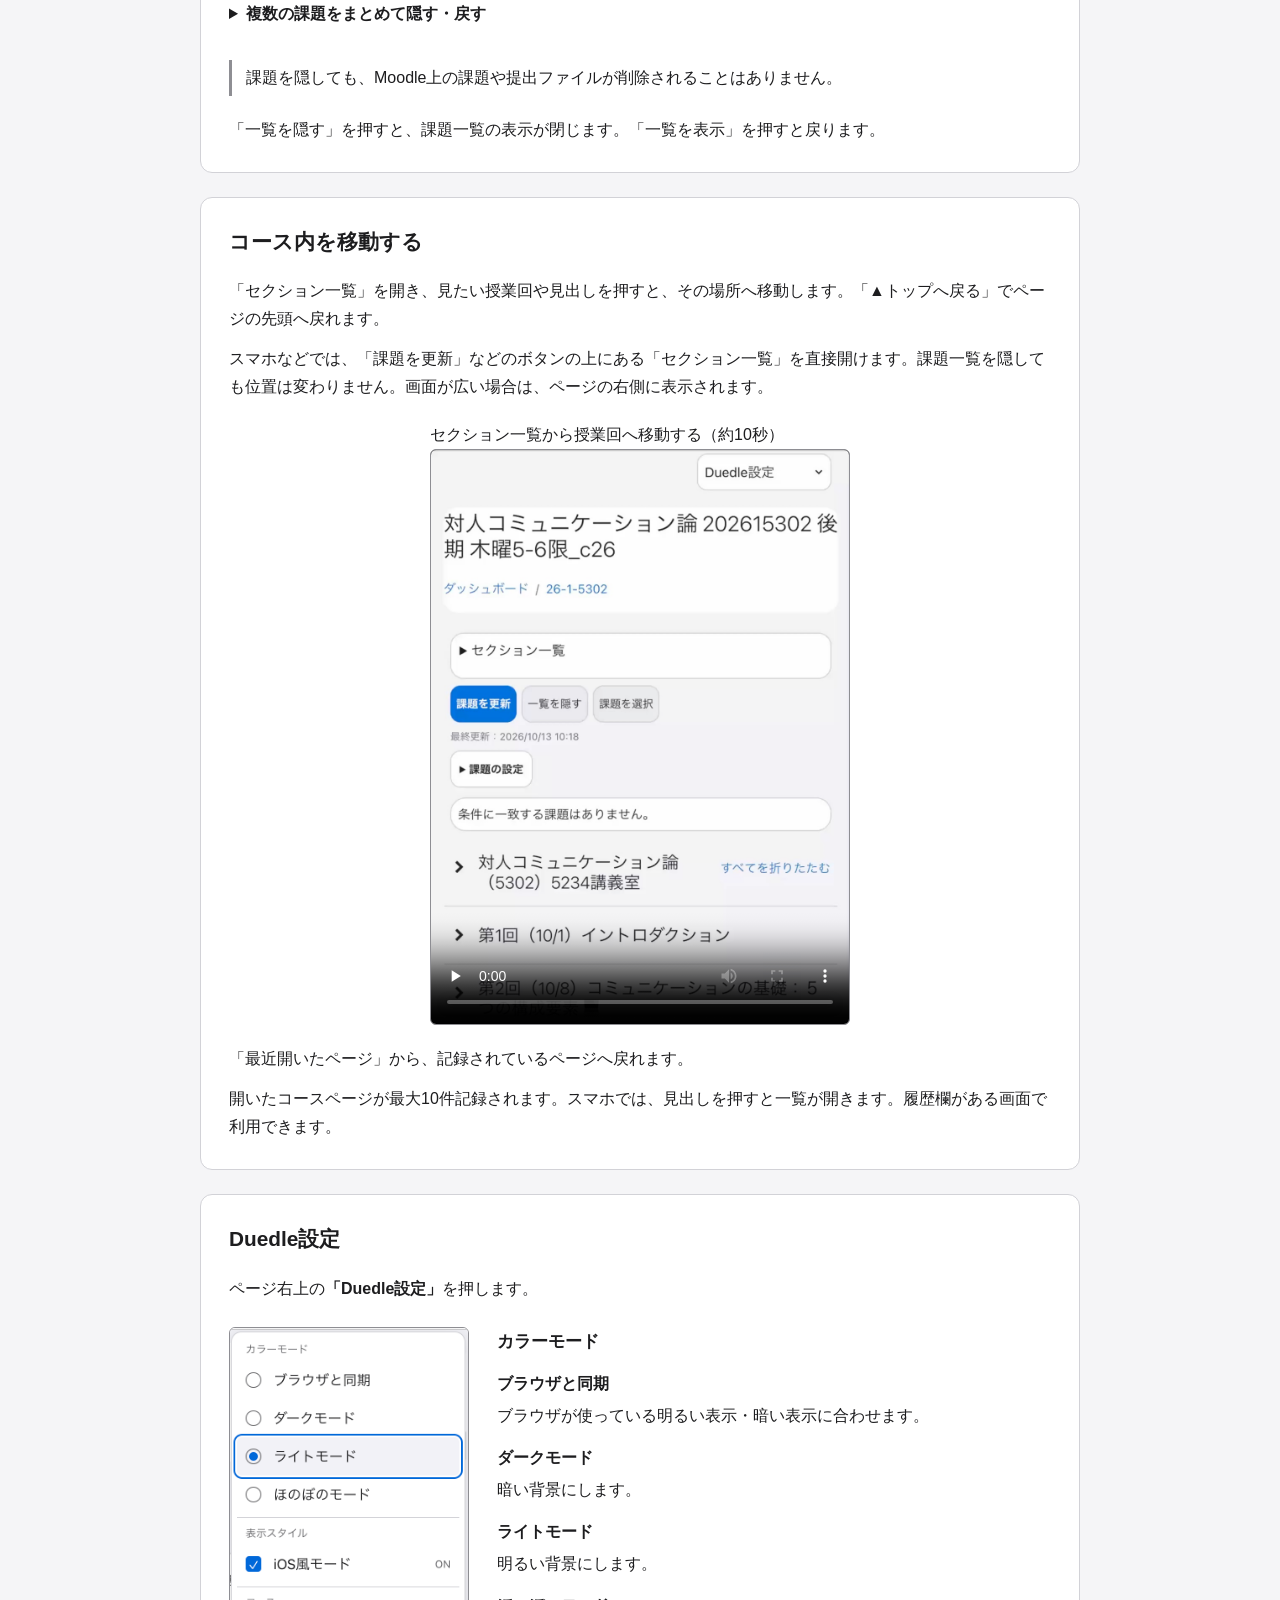
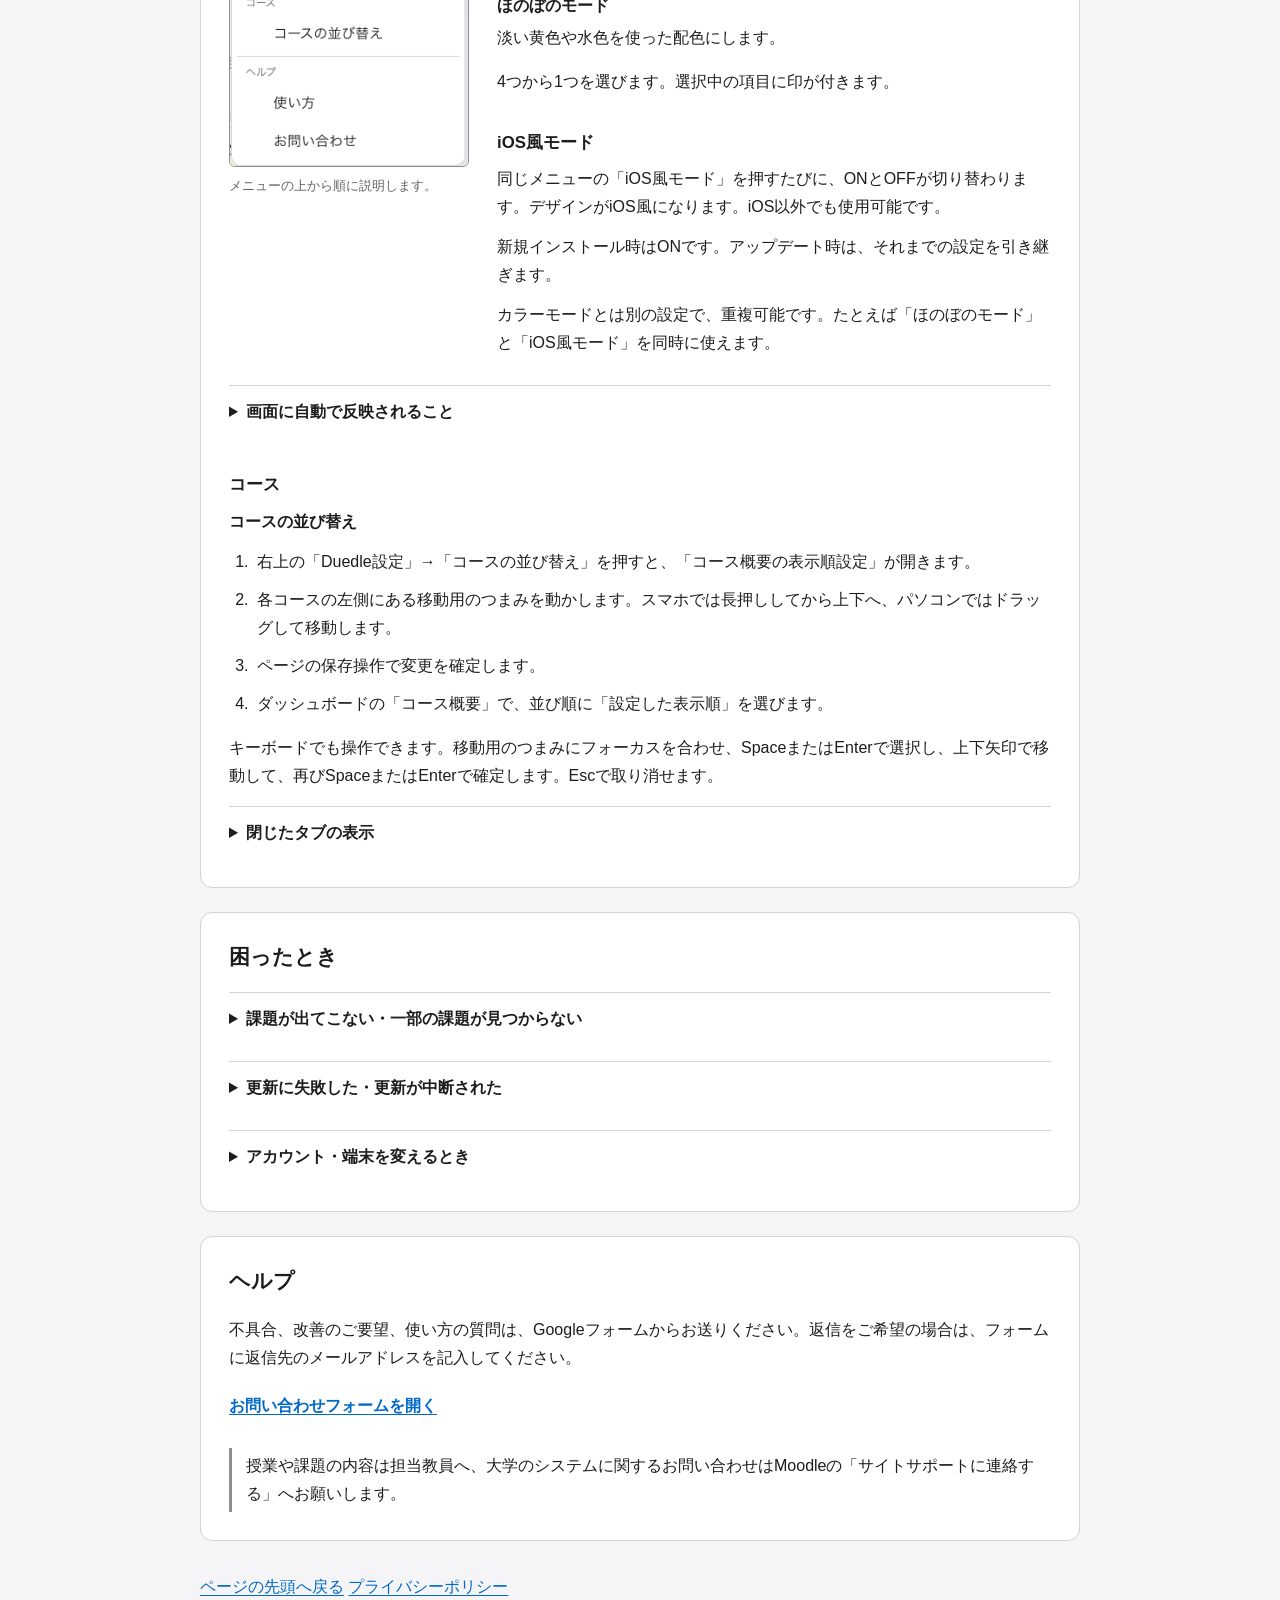
==== commit 942efb22: "UI修正" ====
--- a/src/common/help.html
+++ b/src/common/help.html
@@ -87,7 +87,7 @@
           <dt>未提出</dt><dd>課題を提出していない、または小テストが未受験・合格点未満の状態です。</dd>
           <dt>行き詰まり・期限切れ</dt><dd>小テストで受験回数の上限に達して合格していない、または「未提出」の課題・小テストが期限を過ぎた状態です。</dd>
           <dt>期限近い</dt><dd>「未提出」の課題・小テストのうち、期限が3日以内のものです。</dd>
-          <dt>不明</dt><dd>小テストの点数が非公開などの理由で、結果を判定できない状態です。</dd>
+          <dt>不明</dt><dd>提出状況を取得できない場合や、小テストの点数が非公開などの理由で、状態を判定できない場合です。</dd>
           <dt>未参照</dt><dd>Duedleがまだ情報を取得できていない課題です。</dd>
 </dl>
         <p>「完了以外」には、完了扱いの課題は表示されません。「未提出」には「期限近い」も含まれます。</p>
@@ -174,6 +174,7 @@
           <p>4つから1つを選びます。選択中の項目に印が付きます。</p>
           <h3 id="ios-mode">iOS風モード</h3>
           <p>同じメニューの「iOS風モード」を押すたびに、ONとOFFが切り替わります。デザインがiOS風になります。iOS以外でも使用可能です。</p>
+          <p>新規インストール時はONです。アップデート時は、それまでの設定を引き継ぎます。</p>
           <p>カラーモードとは別の設定で、重複可能です。たとえば「ほのぼのモード」と「iOS風モード」を同時に使えます。</p>
         </div>
       </div>
